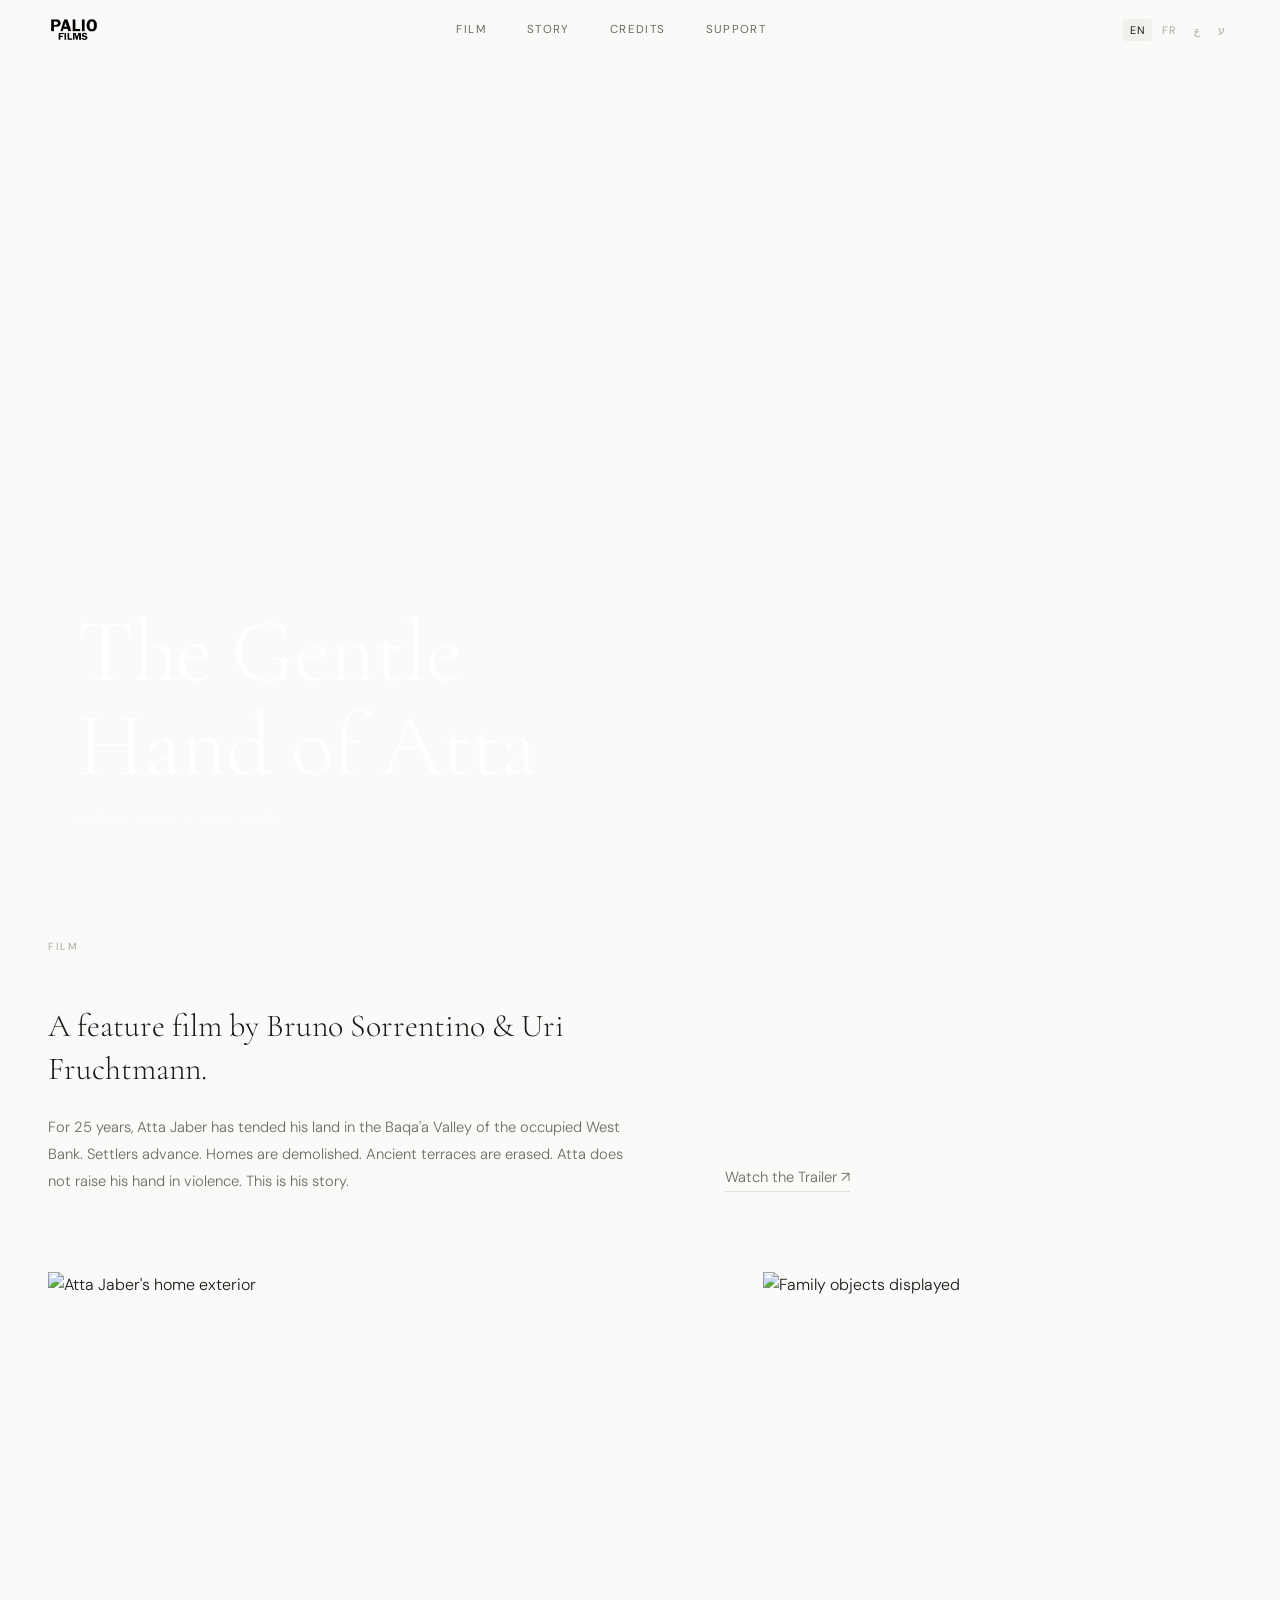
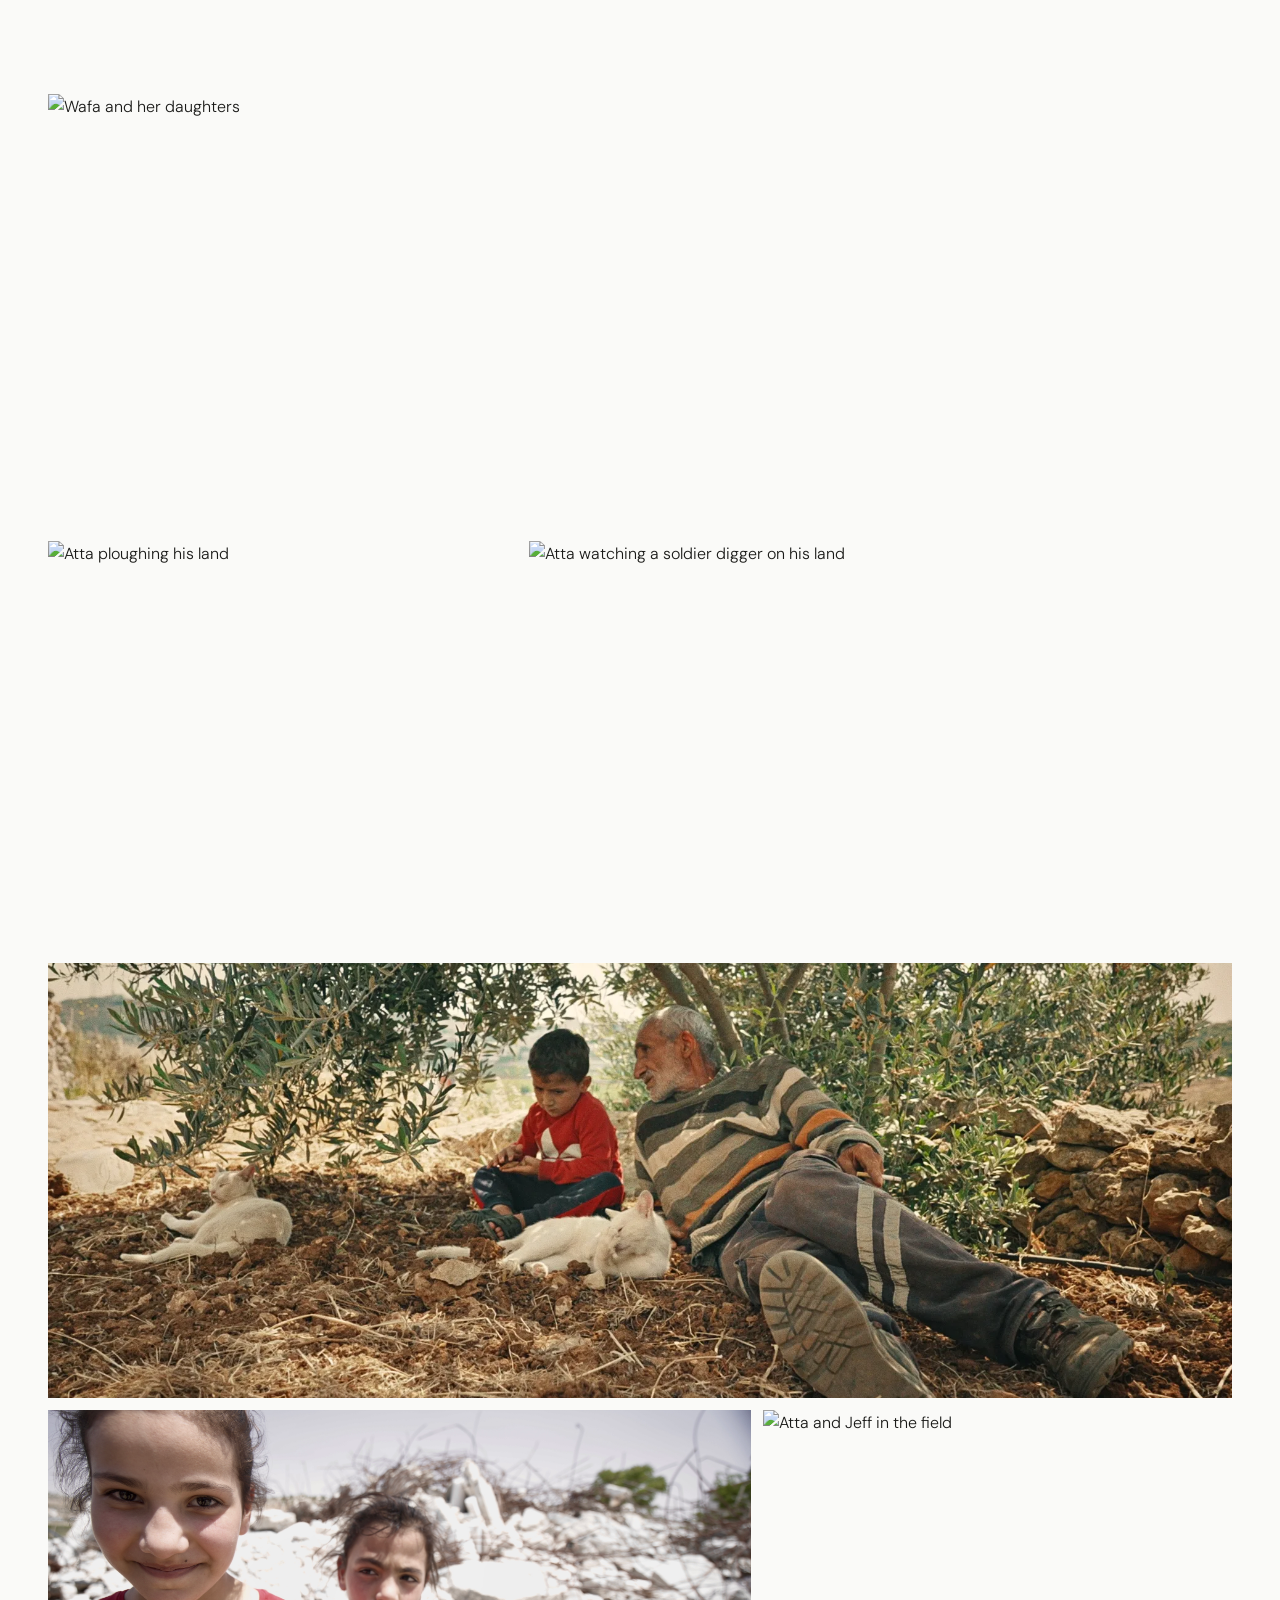
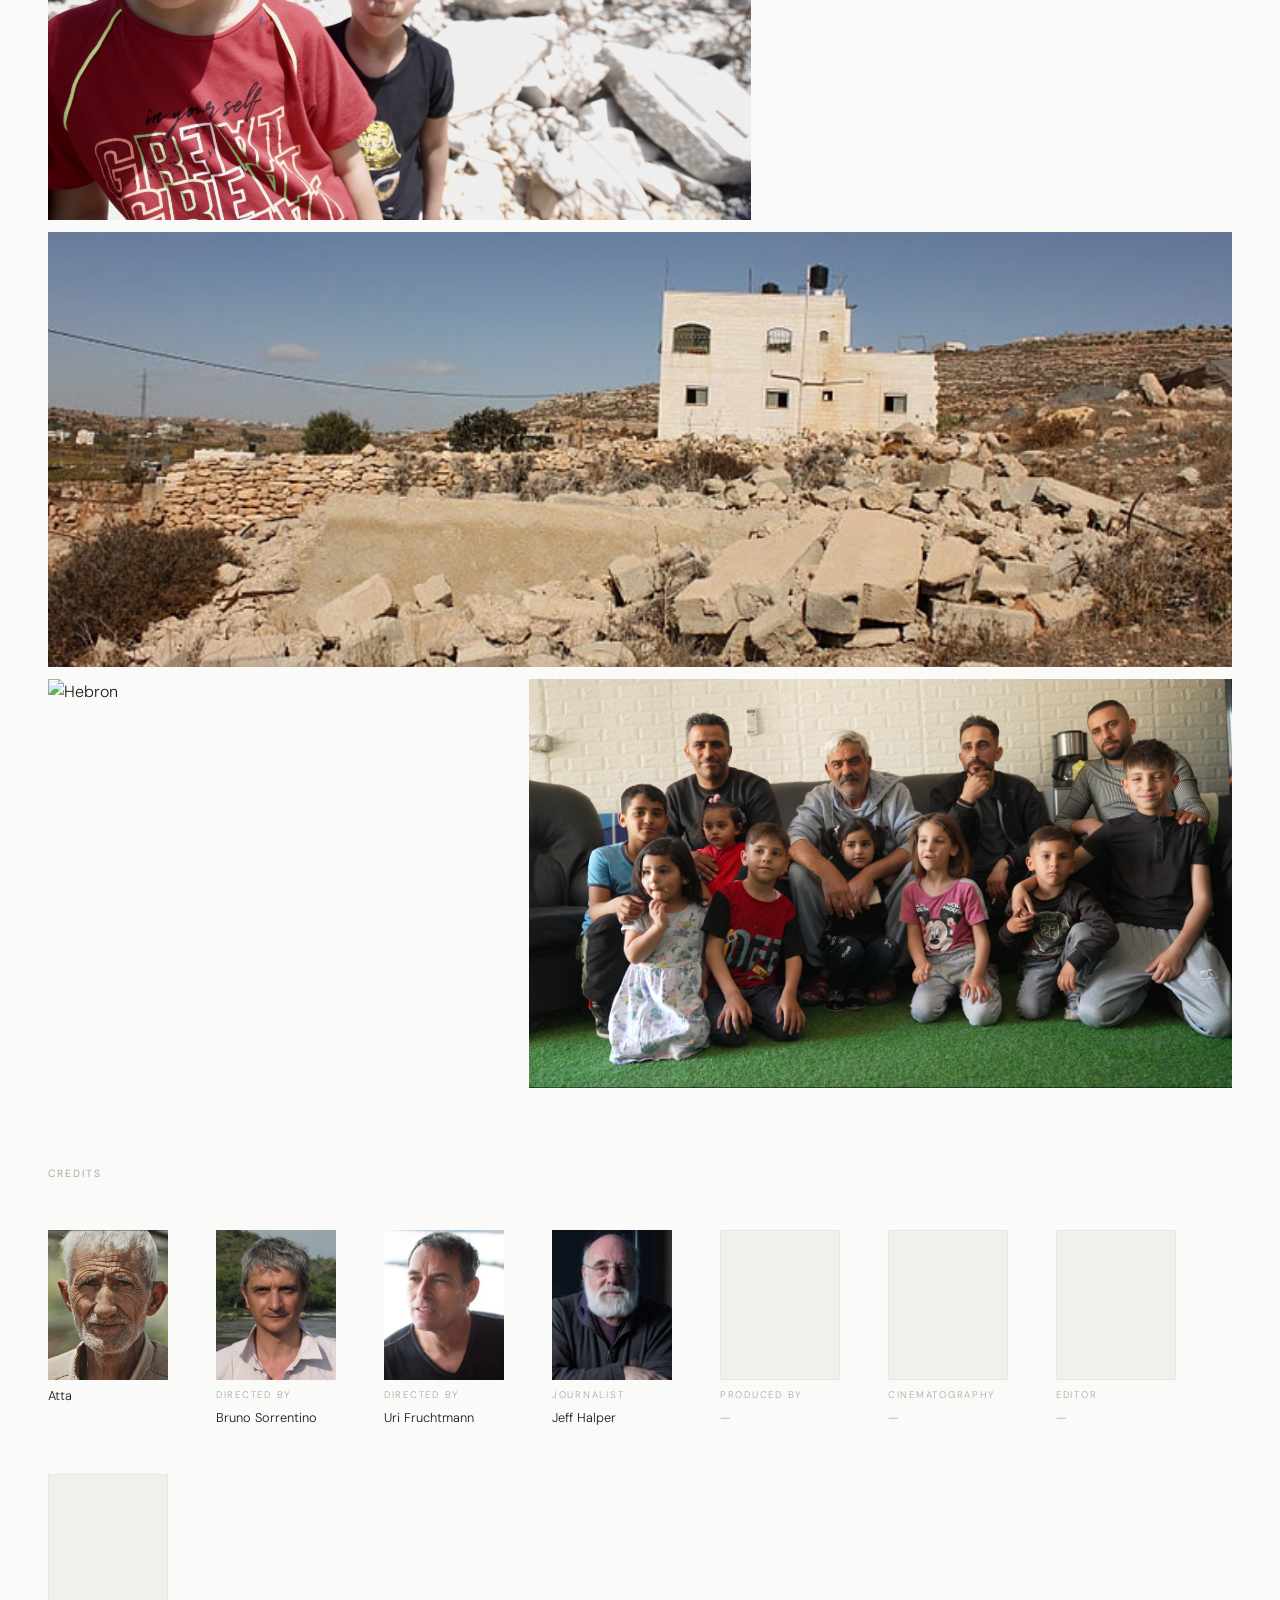
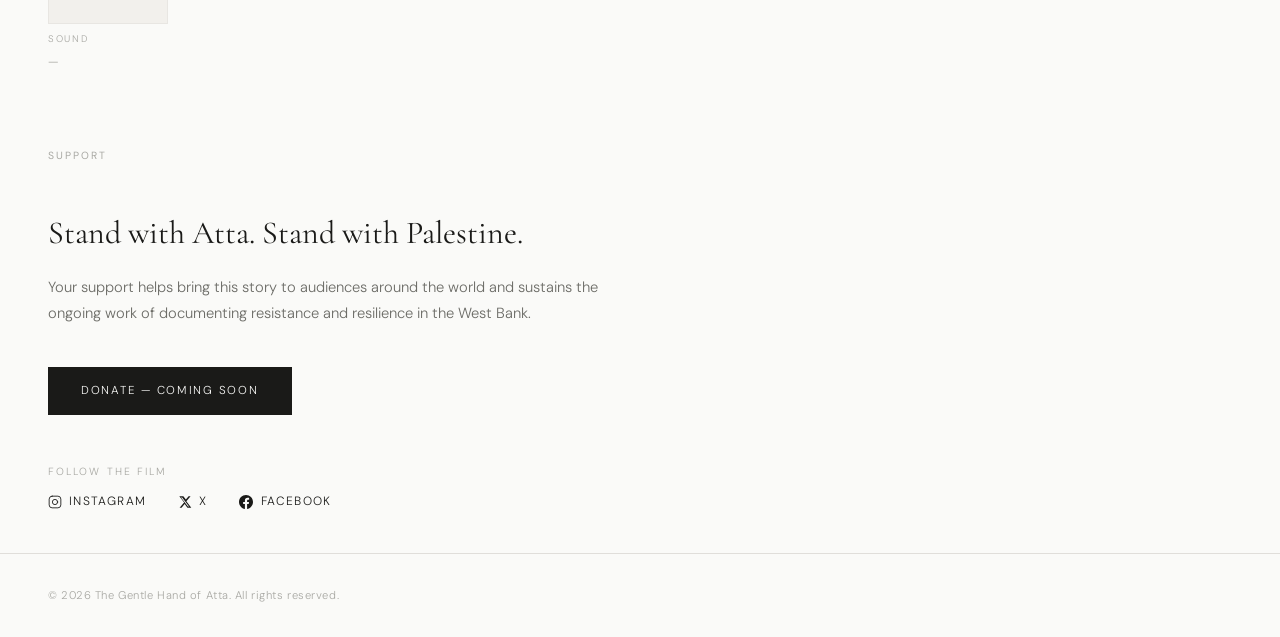
==== index.html @ 1ca8b542 "Increase row-b height and brighten hebron image slightly" ====
<!DOCTYPE html>
<html lang="en" dir="ltr">
<head>
  <meta charset="UTF-8" />
  <meta name="viewport" content="width=device-width, initial-scale=1.0" />
  <title>The Gentle Hand of Atta</title>
  <meta name="description" content="A feature film by Bruno Sorrentino & Uri Fruchtmann. The story of Atta Jaber — Palestinian farmer, Baqa'a Valley, West Bank." />
  <meta property="og:title" content="The Gentle Hand of Atta" />
  <meta property="og:description" content="A feature film about 25 years of nonviolent resistance in the West Bank." />
  <meta property="og:image" content="assets/atta-son-olive-tree.jpg" />
  <link rel="stylesheet" href="style.css" />
  <link rel="preconnect" href="https://fonts.googleapis.com" />
  <link rel="preconnect" href="https://fonts.gstatic.com" crossorigin />
  <link href="https://fonts.googleapis.com/css2?family=Cormorant+Garamond:ital,wght@0,300;0,400;0,500;1,300;1,400&family=DM+Sans:wght@300;400&display=swap" rel="stylesheet" />
</head>
<body>

  <!-- NAV -->
  <nav id="nav" dir="ltr">
    <div class="nav-inner">
      <a href="#hero" class="nav-logo" aria-label="Palio Films — The Gentle Hand of Atta">
        <img src="assets/palio-films-logo-transparent.png" alt="Palio Films" class="palio-logo" />
      </a>
      <div class="nav-links">
        <a href="#film" data-i18n="nav_film">Film</a>
        <a href="#story" data-i18n="nav_story">Story</a>
        <a href="#credits" data-i18n="nav_credits">Credits</a>
        <a href="#support" data-i18n="nav_support">Support</a>
      </div>
      <div class="nav-right">
        <div class="lang-switcher">
          <button class="lang-btn active" data-lang="en">EN</button>
          <button class="lang-btn" data-lang="fr">FR</button>
          <button class="lang-btn" data-lang="ar">ع</button>
          <button class="lang-btn" data-lang="he">ע</button>
        </div>
        <button class="nav-toggle" aria-label="Menu" aria-expanded="false">
          <span></span><span></span>
        </button>
      </div>
    </div>
    <div class="nav-mobile">
      <a href="#film" data-i18n="nav_film">Film</a>
      <a href="#story" data-i18n="nav_story">Story</a>
      <a href="#credits" data-i18n="nav_credits">Credits</a>
      <a href="#support" data-i18n="nav_support">Support</a>
      <div class="lang-switcher">
        <button class="lang-btn active" data-lang="en">EN</button>
        <button class="lang-btn" data-lang="fr">FR</button>
        <button class="lang-btn" data-lang="ar">ع</button>
        <button class="lang-btn" data-lang="he">ע</button>
      </div>
    </div>
  </nav>

  <!-- HERO -->
  <section id="hero" class="hero">
    <div class="hero-img-wrap">
      <img src="assets/atta-family-jawdi-anmeh-grandson-poster.jpg" alt="Atta Jaber with family" />
    </div>
    <div class="hero-text">
      <h1 data-i18n="title">The Gentle Hand of Atta</h1>
      <p class="hero-sub" data-i18n="hero_sub">Baqa'a Valley, West Bank</p>
    </div>
  </section>

  <!-- FILM -->
  <section id="film" class="section film-section">
    <div class="section-inner">
      <div class="section-label" data-i18n="nav_film">Film</div>
      <div class="film-body">
        <div class="film-text">
          <p class="lead" data-i18n="film_lead">A feature film by Bruno Sorrentino &amp; Uri Fruchtmann.</p>
          <p data-i18n="film_desc">For 25 years, Atta Jaber has tended his land in the Baqa'a Valley of the occupied West Bank. Settlers advance. Homes are demolished. Ancient terraces are erased. Atta does not raise his hand in violence. This is his story.</p>
        </div>
        <div class="film-trailer">
          <a
            href="https://www.youtube.com/watch?v=Bfwr3JQ3nV8"
            target="_blank"
            rel="noopener"
            class="trailer-link"
            data-i18n="trailer_link"
          >Watch the Trailer ↗</a>
        </div>
      </div>
    </div>
  </section>

  <!-- STORY / GALLERY + TRAILER -->
  <section id="story" class="section story-section">
    <div class="section-inner">
      <!-- Row 1 -->
      <div class="gallery-row row-a">
        <figure class="gimg">
          <img src="assets/atta-jabba-home-exterior.jpg" alt="Atta Jaber's home exterior" />
        </figure>
        <figure class="gimg">
          <img src="assets/atta-family-objects-displayed.jpg" alt="Family objects displayed" />
        </figure>
      </div>

      <!-- Row 2: full width -->
      <div class="gallery-row row-b">
        <figure class="gimg">
          <img src="assets/wafa-daughters.jpg" alt="Wafa and her daughters" style="object-position: top;" />
        </figure>
      </div>

      <!-- Row 3 -->
      <div class="gallery-row row-c">
        <figure class="gimg">
          <img src="assets/atta-ploughing.png" alt="Atta ploughing his land" />
        </figure>
        <figure class="gimg">
          <img src="assets/atta-soldier-digger.png" alt="Atta watching a soldier digger on his land" />
        </figure>
      </div>

      <!-- Row 4: full width -->
      <div class="gallery-row row-b">
        <figure class="gimg">
          <img src="assets/atta-son-olive-tree.jpg" alt="Atta Jaber and his son under an olive tree" />
        </figure>
      </div>

      <!-- Row 5 -->
      <div class="gallery-row row-a">
        <figure class="gimg">
          <img src="assets/najwa-jaber-grandchildren-home-site.jpg" alt="Najwa Jaber with grandchildren at the home site" />
        </figure>
        <figure class="gimg">
          <img src="assets/atta-jeff-field.png" alt="Atta and Jeff in the field" />
        </figure>
      </div>

      <!-- Row 6: full width -->
      <div class="gallery-row row-b">
        <figure class="gimg">
          <img src="assets/demolished-house-baqaa.jpg" alt="A house demolished by the Israeli military in Al-Baqa'a Valley" />
        </figure>
      </div>

      <!-- Row 7 -->
      <div class="gallery-row row-c">
        <figure class="gimg">
          <img src="assets/hebron.png" alt="Hebron" style="filter: brightness(1.06);" />
        </figure>
        <figure class="gimg">
          <img src="assets/kayed-family-2.png" alt="The Kayed family" />
        </figure>
      </div>

    </div>
  </section>

  <!-- CREDITS -->
  <section id="credits" class="section credits-section">
    <div class="section-inner">
      <div class="section-label" data-i18n="nav_credits">Credits</div>
      <div class="credits-grid">
        <!-- Atta -->
        <div class="credit-person">
          <div class="credit-photo">
            <img src="assets/credits/Atta.png" alt="Atta" />
          </div>
          <span class="credit-name">Atta</span>
        </div>
        <!-- Directors have photos -->
        <div class="credit-person">
          <div class="credit-photo">
            <img src="assets/credits/bruno-sorrentino.jpg" alt="Bruno Sorrentino" />
          </div>
          <span class="credit-role" data-i18n="credit_directed">Directed by</span>
          <span class="credit-name">Bruno Sorrentino</span>
        </div>
        <div class="credit-person">
          <div class="credit-photo">
            <img src="assets/credits/uri-fruchtmann.jpg" alt="Uri Fruchtmann" />
          </div>
          <span class="credit-role" data-i18n="credit_directed">Directed by</span>
          <span class="credit-name">Uri Fruchtmann</span>
        </div>
        <div class="credit-person">
          <div class="credit-photo">
            <img src="assets/credits/jeff-halper.jpg" alt="Jeff Halper" />
          </div>
          <span class="credit-role" data-i18n="credit_journalist">Journalist</span>
          <span class="credit-name">Jeff Halper</span>
        </div>
        <!-- Placeholder roles — no photo yet -->
        <div class="credit-person no-photo">
          <div class="credit-photo-placeholder"></div>
          <span class="credit-role" data-i18n="credit_produced">Produced by</span>
          <span class="credit-name">—</span>
        </div>
        <div class="credit-person no-photo">
          <div class="credit-photo-placeholder"></div>
          <span class="credit-role" data-i18n="credit_cinematography">Cinematography</span>
          <span class="credit-name">—</span>
        </div>
        <div class="credit-person no-photo">
          <div class="credit-photo-placeholder"></div>
          <span class="credit-role" data-i18n="credit_editor">Editor</span>
          <span class="credit-name">—</span>
        </div>
        <div class="credit-person no-photo">
          <div class="credit-photo-placeholder"></div>
          <span class="credit-role" data-i18n="credit_sound">Sound</span>
          <span class="credit-name">—</span>
        </div>
      </div>
    </div>
  </section>

  <!-- SUPPORT / DONATE -->
  <section id="support" class="section support-section">
    <div class="section-inner">
      <div class="section-label" data-i18n="nav_support">Support</div>
      <div class="support-body">
        <p class="lead" data-i18n="support_lead">Stand with Atta. Stand with Palestine.</p>
        <p data-i18n="support_desc">Your support helps bring this story to audiences around the world and sustains the ongoing work of documenting resistance and resilience in the West Bank.</p>
        <a href="#" class="btn-donate" data-i18n="support_btn">Donate — Coming Soon</a>
        <div class="social-links">
          <p class="social-label" data-i18n="social_follow">Follow the film</p>
          <div class="social-icons">
            <a href="#" aria-label="Instagram" class="social-link">
              <svg class="social-icon" viewBox="0 0 24 24" fill="none" stroke="currentColor" stroke-width="1.5" stroke-linecap="round" stroke-linejoin="round" aria-hidden="true"><rect x="2" y="2" width="20" height="20" rx="5"/><circle cx="12" cy="12" r="4.5"/><circle cx="17.5" cy="6.5" r="0.5" fill="currentColor" stroke="none"/></svg>
              Instagram
            </a>
            <a href="#" aria-label="X / Twitter" class="social-link">
              <svg class="social-icon" viewBox="0 0 24 24" fill="currentColor" aria-hidden="true"><path d="M18.244 2.25h3.308l-7.227 8.26 8.502 11.24H16.17l-4.714-6.231-5.401 6.231H2.747l7.73-8.835L2.25 2.25h6.953l4.265 5.641zm-1.161 17.52h1.833L7.084 4.126H5.117z"/></svg>
              X
            </a>
            <a href="#" aria-label="Facebook" class="social-link">
              <svg class="social-icon" viewBox="0 0 24 24" fill="currentColor" aria-hidden="true"><path d="M24 12.073C24 5.446 18.627 0 12 0S0 5.446 0 12.073C0 18.1 4.388 23.094 10.125 24v-8.437H7.078v-3.49h3.047V9.413c0-3.007 1.792-4.668 4.533-4.668 1.312 0 2.686.235 2.686.235v2.953h-1.514c-1.491 0-1.956.927-1.956 1.877v2.253h3.328l-.532 3.49h-2.796V24C19.612 23.094 24 18.1 24 12.073z"/></svg>
              Facebook
            </a>
          </div>
        </div>
      </div>
    </div>
  </section>

  <!-- FOOTER -->
  <footer class="footer">
    <p data-i18n="footer">&copy; 2026 The Gentle Hand of Atta. All rights reserved.</p>
  </footer>

  <script src="main.js"></script>
</body>
</html>
---- style.css ----
/* ─── Reset & Base ─────────────────────────────────────────────────────────── */
*, *::before, *::after { box-sizing: border-box; margin: 0; padding: 0; }

:root {
  --white: #fafaf8;
  --off-white: #f2f0ec;
  --ink: #1a1a18;
  --ink-light: #6b6b66;
  --ink-muted: #a8a8a3;
  --accent: #1a1a18;
  --gap: clamp(1rem, 3vw, 2.5rem);
  --nav-h: 60px;
  --font-serif: 'Cormorant Garamond', Georgia, serif;
  --font-sans: 'DM Sans', system-ui, sans-serif;
  --ease: cubic-bezier(0.4, 0, 0.2, 1);
}

html {
  scroll-behavior: smooth;
  font-size: 16px;
  background: var(--white);
  color: var(--ink);
}

body {
  font-family: var(--font-sans);
  font-weight: 300;
  line-height: 1.65;
  overflow-x: hidden;
}

img {
  display: block;
  width: 100%;
  height: 100%;
  object-fit: cover;
}

a { color: inherit; text-decoration: none; }

/* ─── Nav ───────────────────────────────────────────────────────────────────── */
#nav {
  position: fixed;
  top: 0;
  left: 0;
  right: 0;
  z-index: 100;
  height: var(--nav-h);
  background: var(--white);
  border-bottom: 1px solid transparent;
  transition: border-color 0.3s var(--ease), background 0.3s var(--ease), transform 0.35s var(--ease);
}

#nav.nav-hidden {
  transform: translateY(-100%);
}

#nav.scrolled {
  border-bottom-color: #e0deda;
  background: rgba(250, 250, 248, 0.96);
  backdrop-filter: blur(8px);
}

.nav-inner {
  display: flex;
  align-items: center;
  justify-content: space-between;
  height: 100%;
  padding: 0 clamp(1.25rem, 4vw, 3rem);
  max-width: 1400px;
  margin: 0 auto;
}

.nav-logo {
  display: flex;
  align-items: center;
  flex-shrink: 0;
}

.palio-logo {
  height: 28px;
  width: auto;
  object-fit: contain;
  display: block;
}

.nav-links {
  display: flex;
  gap: 2.5rem;
}

.nav-links a {
  font-size: 0.72rem;
  font-weight: 400;
  letter-spacing: 0.12em;
  text-transform: uppercase;
  color: var(--ink-light);
  transition: color 0.2s;
}

.nav-links a:hover { color: var(--ink); }

.nav-right {
  display: flex;
  align-items: center;
  gap: 1.5rem;
}

/* Lang switcher */
.lang-switcher {
  display: flex;
  gap: 0.25rem;
}

.lang-btn {
  background: none;
  border: none;
  font-family: var(--font-sans);
  font-size: 0.68rem;
  font-weight: 400;
  letter-spacing: 0.08em;
  color: var(--ink-muted);
  cursor: pointer;
  padding: 0.25rem 0.4rem;
  border-radius: 2px;
  transition: color 0.2s, background 0.2s;
}

.lang-btn:hover { color: var(--ink); }
.lang-btn.active { color: var(--ink); font-weight: 400; background: var(--off-white); }

/* Mobile toggle */
.nav-toggle {
  display: none;
  flex-direction: column;
  gap: 5px;
  background: none;
  border: none;
  cursor: pointer;
  padding: 4px;
}

.nav-toggle span {
  display: block;
  width: 22px;
  height: 1px;
  background: var(--ink);
  transition: transform 0.3s var(--ease), opacity 0.3s;
}

.nav-toggle[aria-expanded="true"] span:first-child { transform: translateY(6px) rotate(45deg); }
.nav-toggle[aria-expanded="true"] span:last-child  { transform: translateY(-6px) rotate(-45deg); }

/* Mobile nav */
.nav-mobile {
  display: none;
  flex-direction: column;
  gap: 1.5rem;
  padding: 2rem clamp(1.25rem, 4vw, 3rem);
  background: var(--white);
  border-top: 1px solid #e0deda;
}

.nav-mobile.open { display: flex; }

.nav-mobile a {
  font-size: 0.8rem;
  letter-spacing: 0.1em;
  text-transform: uppercase;
  color: var(--ink-light);
}

/* ─── Hero ──────────────────────────────────────────────────────────────────── */
.hero {
  position: relative;
  height: 100svh;
  min-height: 560px;
  display: grid;
  grid-template-rows: 1fr;
  overflow: hidden;
}

.hero-img-wrap {
  position: absolute;
  inset: 0;
}

.hero-img-wrap img {
  object-position: center 30%;
  filter: brightness(0.88);
}

.hero-text {
  position: relative;
  z-index: 2;
  align-self: flex-end;
  padding: 0 clamp(1.25rem, 6vw, 5rem) clamp(3rem, 8vh, 6rem);
  max-width: 680px;
}

.hero-text h1 {
  font-family: 'Cormorant Garamond', Georgia, serif;
  font-size: clamp(2.8rem, 7vw, 6rem);
  font-weight: 300;
  line-height: 1.05;
  color: #fff;
  letter-spacing: -0.01em;
}

.hero-sub {
  margin-top: 1rem;
  font-family: 'DM Sans', system-ui, sans-serif;
  font-size: 0.72rem;
  letter-spacing: 0.2em;
  text-transform: uppercase;
  color: rgba(255,255,255,0.55);
  font-weight: 300;
}

/* ─── Section Base ──────────────────────────────────────────────────────────── */
.section {
  padding: var(--gap) 0;
}

.section-inner {
  max-width: 1400px;
  margin: 0 auto;
  padding: 0 clamp(1.25rem, 4vw, 3rem);
}

.asymmetric-left .section-label,
.asymmetric-left > *:not(.section-label) {
  margin-left: clamp(0rem, 6vw, 8rem);
}

.asymmetric-right .section-label,
.asymmetric-right > *:not(.section-label) {
  margin-left: auto;
  margin-right: clamp(0rem, 6vw, 8rem);
  max-width: 720px;
}

.section-label {
  font-size: 0.65rem;
  letter-spacing: 0.2em;
  text-transform: uppercase;
  color: var(--ink-muted);
  margin-bottom: 3rem;
  font-weight: 400;
}

/* ─── Film Section ──────────────────────────────────────────────────────────── */
.film-body {
  display: flex;
  align-items: flex-end;
  gap: clamp(2rem, 6vw, 5rem);
}

.film-text {
  flex: 1;
  max-width: 600px;
}

.film-trailer {
  flex-shrink: 0;
  padding-bottom: 0.2em;
}

.film-text .lead {
  font-family: var(--font-serif);
  font-size: clamp(1.4rem, 2.8vw, 2rem);
  line-height: 1.35;
  margin-bottom: 1.5rem;
  font-weight: 300;
}

.film-text p:not(.lead) {
  font-family: var(--font-sans);
  font-size: 0.92rem;
  color: var(--ink-light);
  line-height: 1.85;
}

/* ─── Trailer ───────────────────────────────────────────────────────────────── */

.trailer-link {
  font-family: var(--font-sans);
  font-size: 0.92rem;
  font-weight: 300;
  color: var(--ink-light);
  border-bottom: 1px solid #e0deda;
  padding-bottom: 2px;
  transition: border-color 0.25s, color 0.25s;
  display: inline-block;
  white-space: nowrap;
}

.trailer-link:hover {
  color: var(--ink);
  border-bottom-color: var(--ink);
}

/* ─── Story / Gallery ───────────────────────────────────────────────────────── */
.story-section { background: var(--white); }

.story-intro {
  max-width: 560px;
  margin-bottom: clamp(2.5rem, 6vw, 4.5rem);
}

.story-intro p {
  font-family: var(--font-serif);
  font-size: clamp(1.1rem, 2vw, 1.4rem);
  font-style: italic;
  color: var(--ink-light);
  line-height: 1.6;
}

/* Gallery grid — tight, full-bleed rows */
.gallery-grid {
  display: grid;
  gap: clamp(0.4rem, 1vw, 0.75rem);
}

.gimg {
  margin: 0;
  overflow: hidden;
}

.gimg img {
  display: block;
  width: 100%;
  height: 100%;
  object-fit: cover;
  transition: opacity 0.4s var(--ease);
}

.gimg:hover img { opacity: 0.9; }

/* Row A: two landscape images side by side */
.gallery-row {
  display: flex;
  gap: clamp(0.4rem, 1vw, 0.75rem);
  align-items: stretch;
}

.gallery-row:not(:last-child) { margin-bottom: clamp(0.4rem, 1vw, 0.75rem); }

/* Row A: 60/40 split */
.row-a .gimg:first-child { width: 60%; height: clamp(220px, 32vw, 480px); }
.row-a .gimg:last-child  { width: 40%; height: clamp(220px, 32vw, 480px); }

/* Row B: soldier image — narrower, flanked by row-c images */
.row-b .gimg { width: 100%; height: clamp(240px, 34vw, 520px); }

/* Row C: 40/60 split */
.row-c .gimg:first-child { width: 40%; height: clamp(220px, 32vw, 480px); }
.row-c .gimg:last-child  { width: 60%; height: clamp(220px, 32vw, 480px); }


/* ─── Support / Donate ──────────────────────────────────────────────────────── */
.support-section {
  background: var(--white);
  padding-top: clamp(1rem, 3vw, 2.5rem);
}

.support-body {
  max-width: 600px;
}

.support-body .lead {
  font-family: var(--font-serif);
  font-size: clamp(1.4rem, 3vw, 2rem);
  font-weight: 400;
  margin-bottom: 1.25rem;
  line-height: 1.3;
}

.support-body p:not(.lead):not(.social-label) {
  font-size: 0.92rem;
  color: var(--ink-light);
  line-height: 1.8;
  margin-bottom: 2.5rem;
}

.btn-donate {
  display: inline-block;
  font-size: 0.72rem;
  letter-spacing: 0.15em;
  text-transform: uppercase;
  color: var(--white);
  background: var(--ink);
  padding: 0.85rem 2rem;
  border: 1px solid var(--ink);
  transition: background 0.25s, color 0.25s;
  margin-bottom: 3rem;
}

.btn-donate:hover {
  background: transparent;
  color: var(--ink);
}

.social-label {
  font-size: 0.65rem;
  letter-spacing: 0.2em;
  text-transform: uppercase;
  color: var(--ink-muted);
  margin-bottom: 0.75rem;
}

.social-icons {
  display: flex;
  gap: 2rem;
}

.social-link {
  display: inline-flex;
  align-items: center;
  gap: 0.45rem;
  font-size: 0.75rem;
  letter-spacing: 0.1em;
  text-transform: uppercase;
  color: var(--ink);
  border-bottom: 1px solid transparent;
  padding-bottom: 2px;
  transition: color 0.2s, border-color 0.2s;
}

.social-icon {
  width: 14px;
  height: 14px;
  flex-shrink: 0;
}

.social-link:hover {
  color: var(--ink);
  border-bottom-color: var(--ink);
  opacity: 0.7;
}

/* ─── Credits ───────────────────────────────────────────────────────────────── */
.credits-section {
  background: var(--white);
  padding-bottom: clamp(1rem, 3vw, 2.5rem);
}

/* One horizontal row of equal-height cards, no hierarchy */
.credits-grid {
  display: flex;
  flex-wrap: wrap;
  gap: clamp(1.5rem, 4vw, 3rem);
  align-items: flex-start;
  margin-bottom: 0;
}

.credit-person {
  display: flex;
  flex-direction: column;
  gap: 0.5rem;
  width: 120px;
  flex-shrink: 0;
}

.credit-photo {
  width: 120px;
  height: 150px;
  overflow: hidden;
  background: var(--off-white);
}

.credit-photo img {
  width: 100%;
  height: 100%;
  object-fit: cover;
  object-position: center top;
  filter: grayscale(15%);
  transition: filter 0.4s;
}

.credit-person:hover .credit-photo img { filter: grayscale(0%); }

/* Placeholder photo box for roles without a portrait */
.no-photo .credit-photo-placeholder {
  width: 120px;
  height: 150px;
  background: var(--off-white);
  border: 1px solid #e8e6e2;
}

.credit-role {
  font-family: var(--font-sans);
  font-size: 0.6rem;
  letter-spacing: 0.18em;
  text-transform: uppercase;
  color: var(--ink-muted);
  line-height: 1.4;
}

.credit-name {
  font-family: var(--font-sans);
  font-size: 0.8rem;
  font-weight: 300;
  color: var(--ink);
  line-height: 1.3;
}

.no-photo .credit-name { color: var(--ink-muted); }

.credit-producer {
  padding-top: 2rem;
  border-top: 1px solid #e0deda;
}

.producer-link {
  font-family: var(--font-sans);
  font-size: 0.72rem;
  letter-spacing: 0.1em;
  color: var(--ink-muted);
  border-bottom: 1px solid #e0deda;
  padding-bottom: 2px;
  transition: color 0.2s, border-color 0.2s;
}

.producer-link:hover {
  color: var(--ink);
  border-bottom-color: var(--ink);
}

/* ─── Footer ────────────────────────────────────────────────────────────────── */
.footer {
  padding: 2rem clamp(1.25rem, 4vw, 3rem);
  border-top: 1px solid #e0deda;
  font-size: 0.7rem;
  color: var(--ink-muted);
  letter-spacing: 0.05em;
}

/* ─── Fade-in animations ────────────────────────────────────────────────────── */
.fade-in {
  opacity: 0;
  transform: translateY(18px);
  transition: opacity 0.7s var(--ease), transform 0.7s var(--ease);
}

.fade-in.visible {
  opacity: 1;
  transform: none;
}

.gallery-item.fade-in { transition-delay: calc(var(--i, 0) * 80ms); }

/* ─── RTL ───────────────────────────────────────────────────────────────────── */
/* Nav stays structurally LTR (logo left, links center, lang right) in all languages.
   Only content sections flip text direction. */
[dir="rtl"] .hero-text {
  padding-right: clamp(1.25rem, 6vw, 5rem);
  padding-left: 0;
  text-align: right;
}
[dir="rtl"] .asymmetric-left .section-label,
[dir="rtl"] .asymmetric-left > *:not(.section-label) {
  margin-left: 0;
  margin-right: clamp(0rem, 6vw, 8rem);
}
[dir="rtl"] .asymmetric-right .section-label,
[dir="rtl"] .asymmetric-right > *:not(.section-label) {
  margin-left: clamp(0rem, 6vw, 8rem);
  margin-right: auto;
}
[dir="rtl"] .film-text { text-align: right; }
[dir="rtl"] .support-body { text-align: right; }
[dir="rtl"] .story-intro { text-align: right; }

/* ─── Responsive ────────────────────────────────────────────────────────────── */
@media (max-width: 900px) {
  .nav-links { display: none; }
  .nav-toggle { display: flex; }
}

@media (max-width: 600px) {
  .credits-grid {
    display: grid;
    grid-template-columns: repeat(3, 1fr);
    justify-items: center;
    gap: 1.5rem 1rem;
  }

  .credit-person {
    width: 100%;
    align-items: center;
    text-align: center;
  }

  .credit-photo,
  .no-photo .credit-photo-placeholder {
    width: 100%;
    max-width: 90px;
    height: clamp(90px, 22vw, 120px);
  }

  .film-body {
    flex-direction: column;
    align-items: flex-start;
    gap: 1.5rem;
  }

  /* Stack gallery rows on mobile — uniform gap via parent */
  .story-section .section-inner {
    display: flex;
    flex-direction: column;
    gap: clamp(0.4rem, 1vw, 0.75rem);
  }

  .gallery-row {
    flex-direction: column;
    gap: clamp(0.4rem, 1vw, 0.75rem);
    margin-bottom: 0 !important;
  }

  .row-a .gimg:first-child,
  .row-a .gimg:last-child,
  .row-b .gimg,
  .row-c .gimg:first-child,
  .row-c .gimg:last-child {
    width: 100%;
    height: clamp(180px, 55vw, 320px);
    align-self: auto;
  }

  .asymmetric-left .section-label,
  .asymmetric-left > *:not(.section-label),
  .asymmetric-right .section-label,
  .asymmetric-right > *:not(.section-label) {
    margin-left: 0;
    margin-right: 0;
    max-width: 100%;
  }

  [dir="rtl"] .asymmetric-left .section-label,
  [dir="rtl"] .asymmetric-left > *:not(.section-label),
  [dir="rtl"] .asymmetric-right .section-label,
  [dir="rtl"] .asymmetric-right > *:not(.section-label) {
    margin-left: 0;
    margin-right: 0;
  }
}
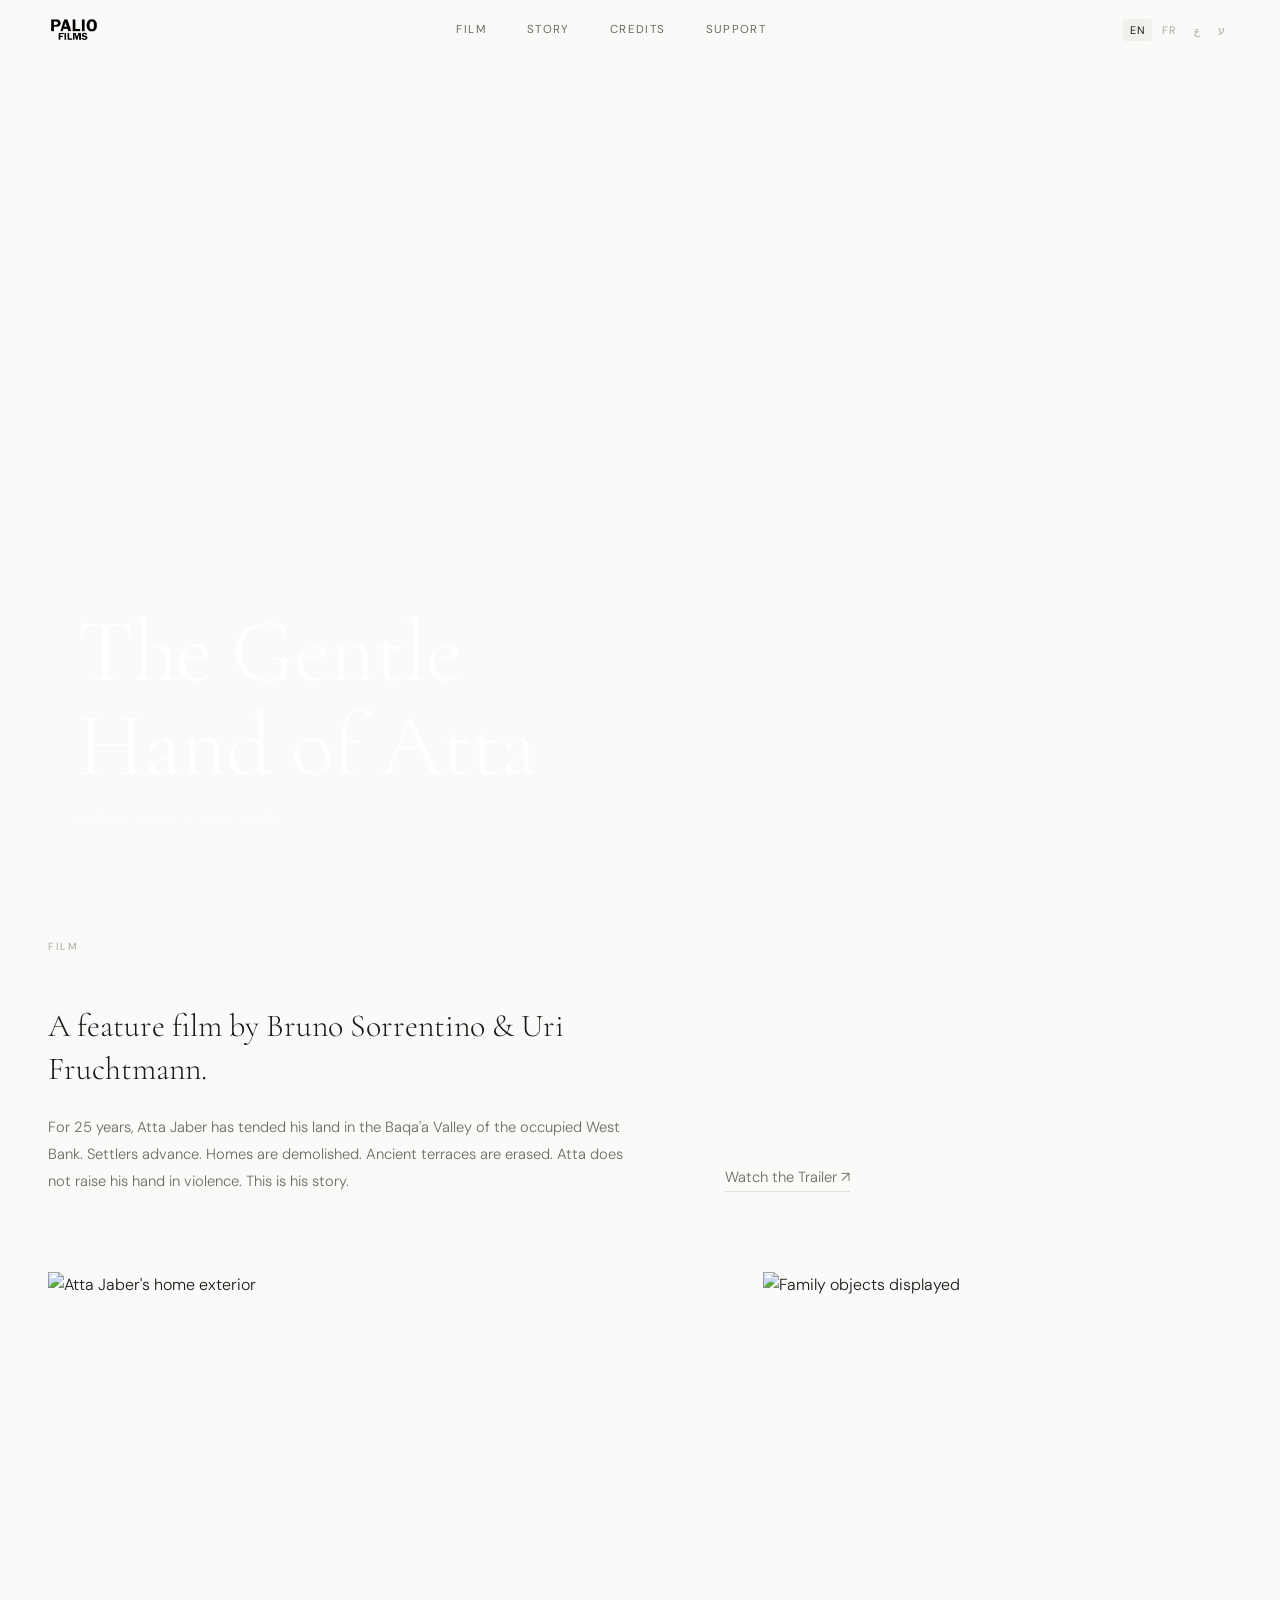
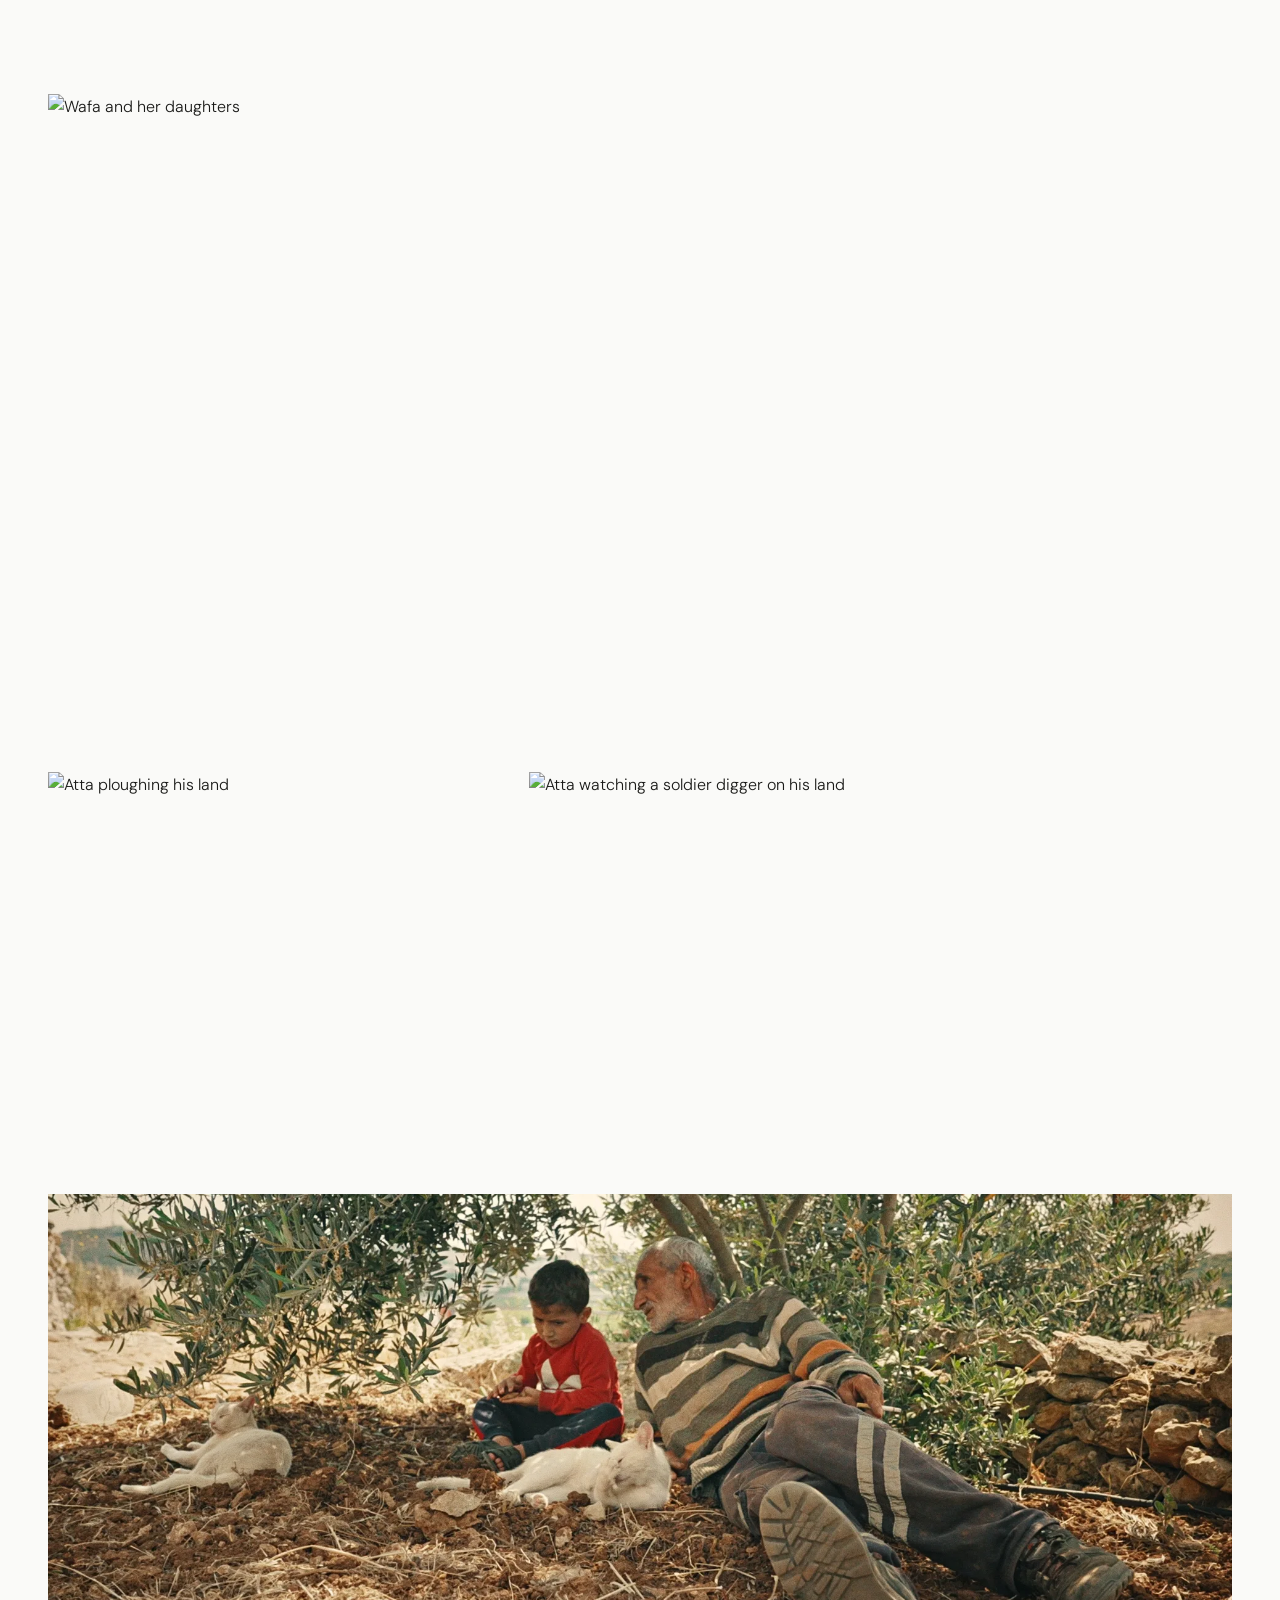
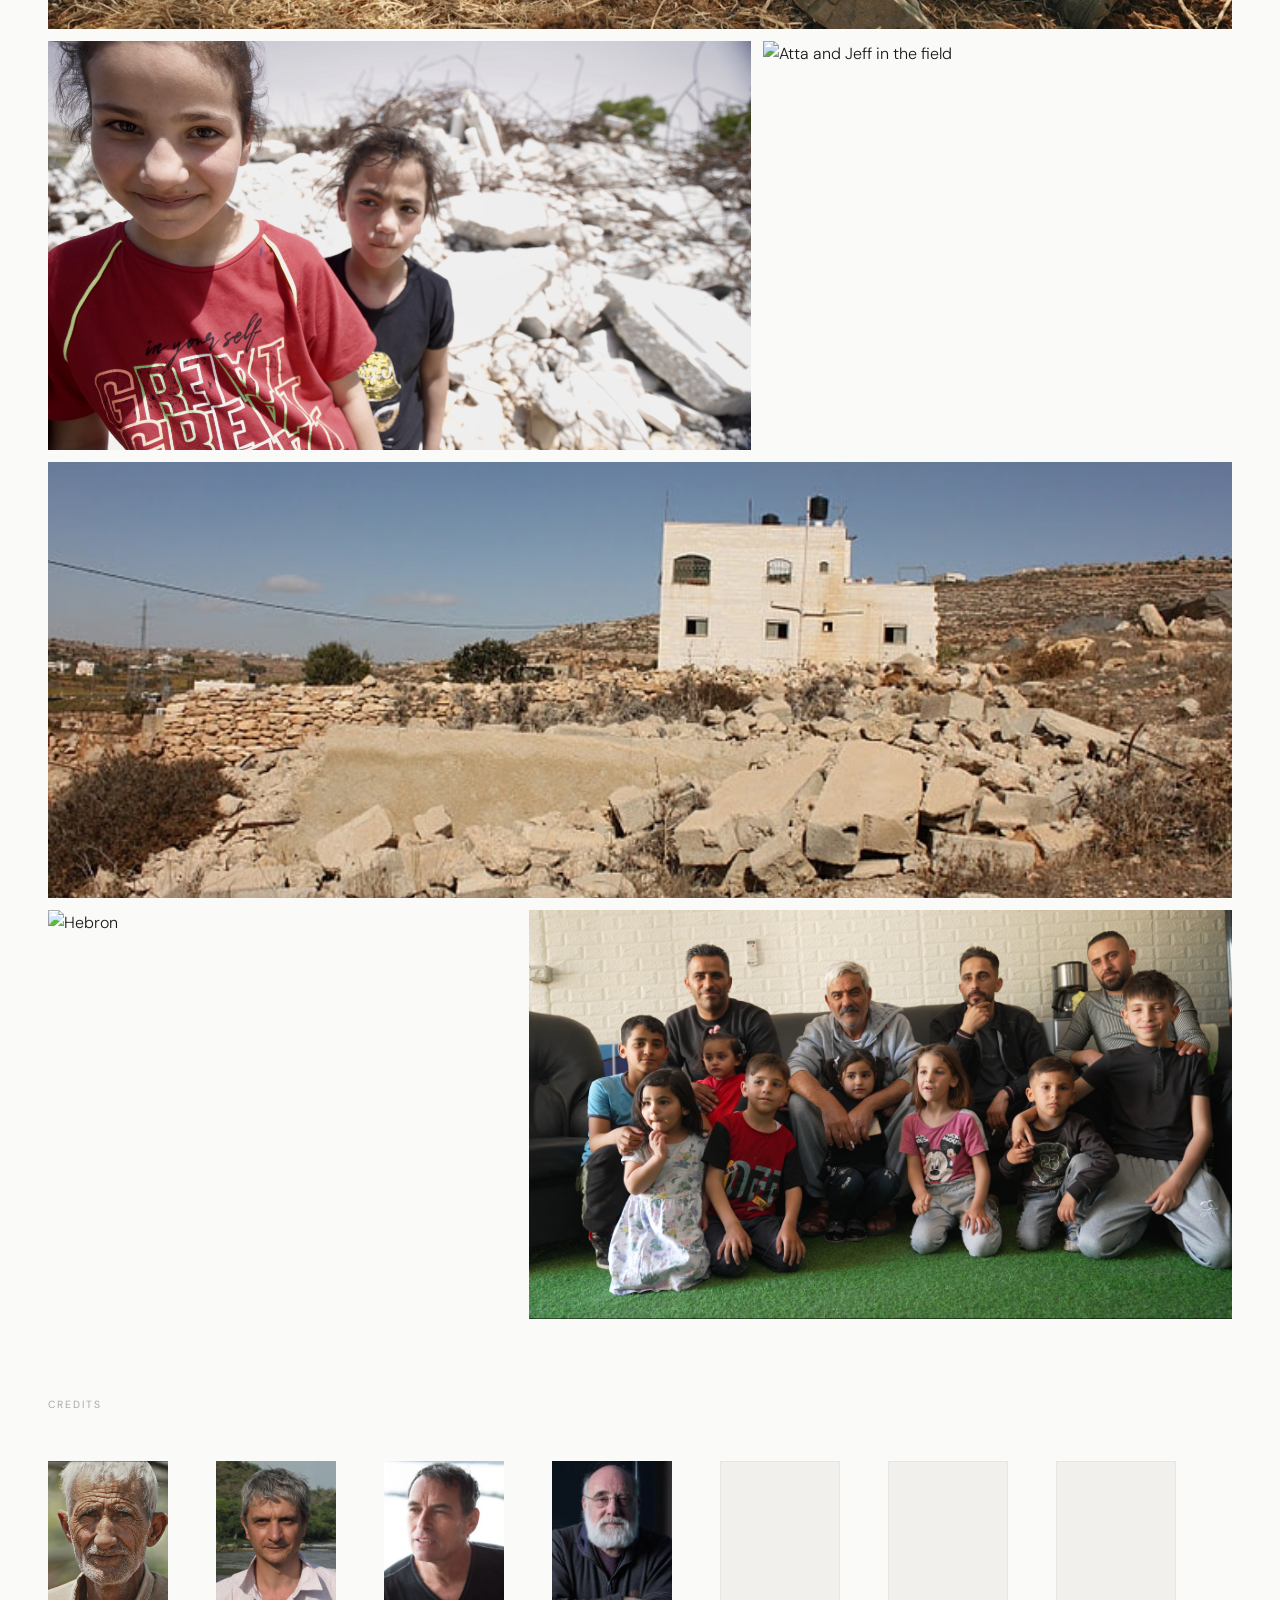
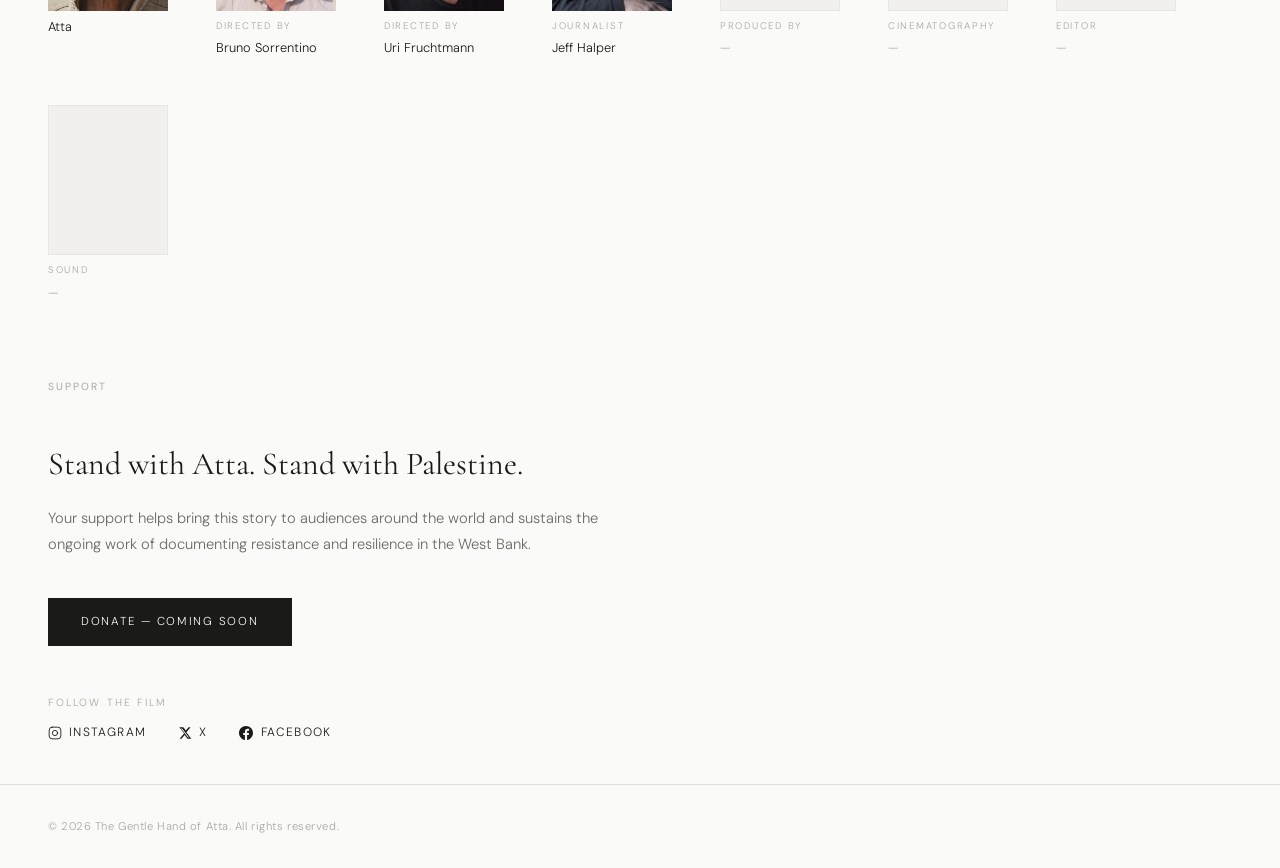
==== commit d14715df: "Let wafa-daughters figure use natural 16:9 aspect ratio" ====
--- a/index.html
+++ b/index.html
@@ -101,7 +101,7 @@
 
       <!-- Row 2: full width -->
       <div class="gallery-row row-b">
-        <figure class="gimg">
+        <figure class="gimg" style="height: auto; aspect-ratio: 16/9;">
           <img src="assets/wafa-daughters.jpg" alt="Wafa and her daughters" style="object-position: top;" />
         </figure>
       </div>
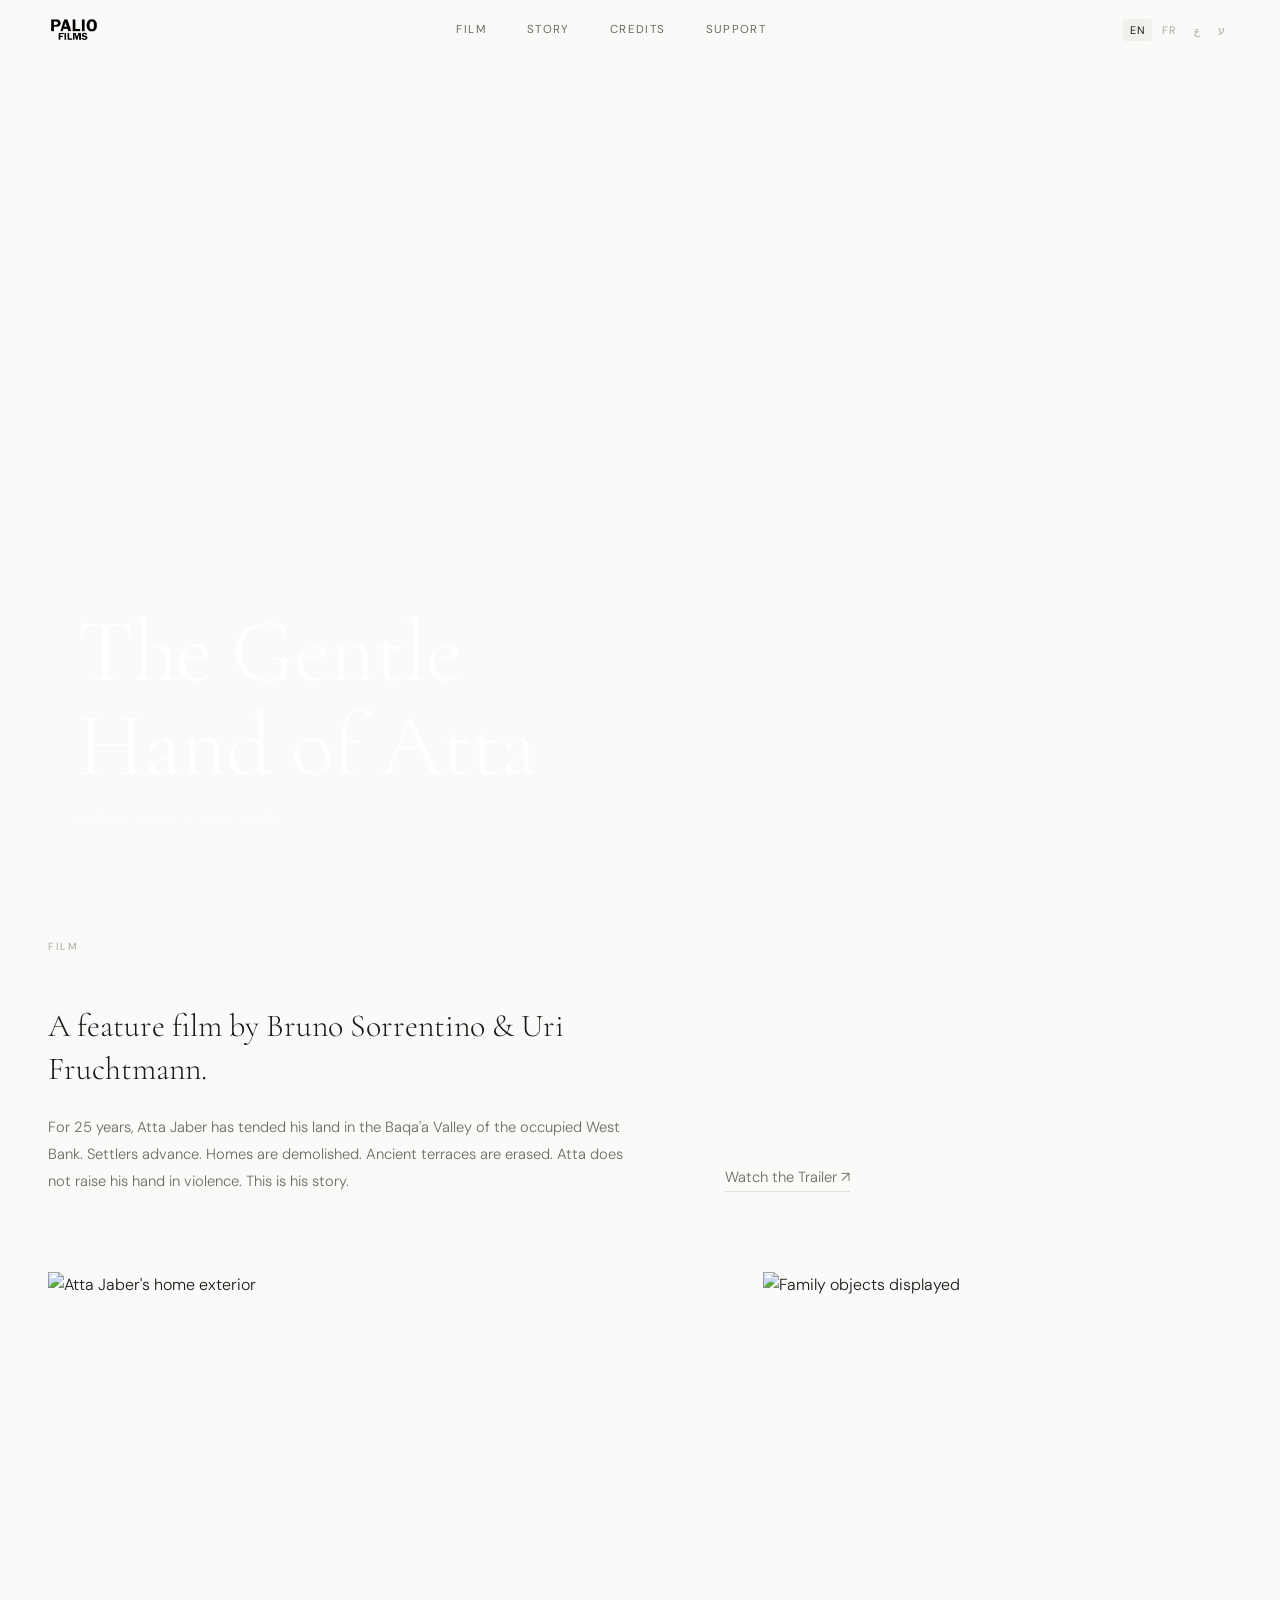
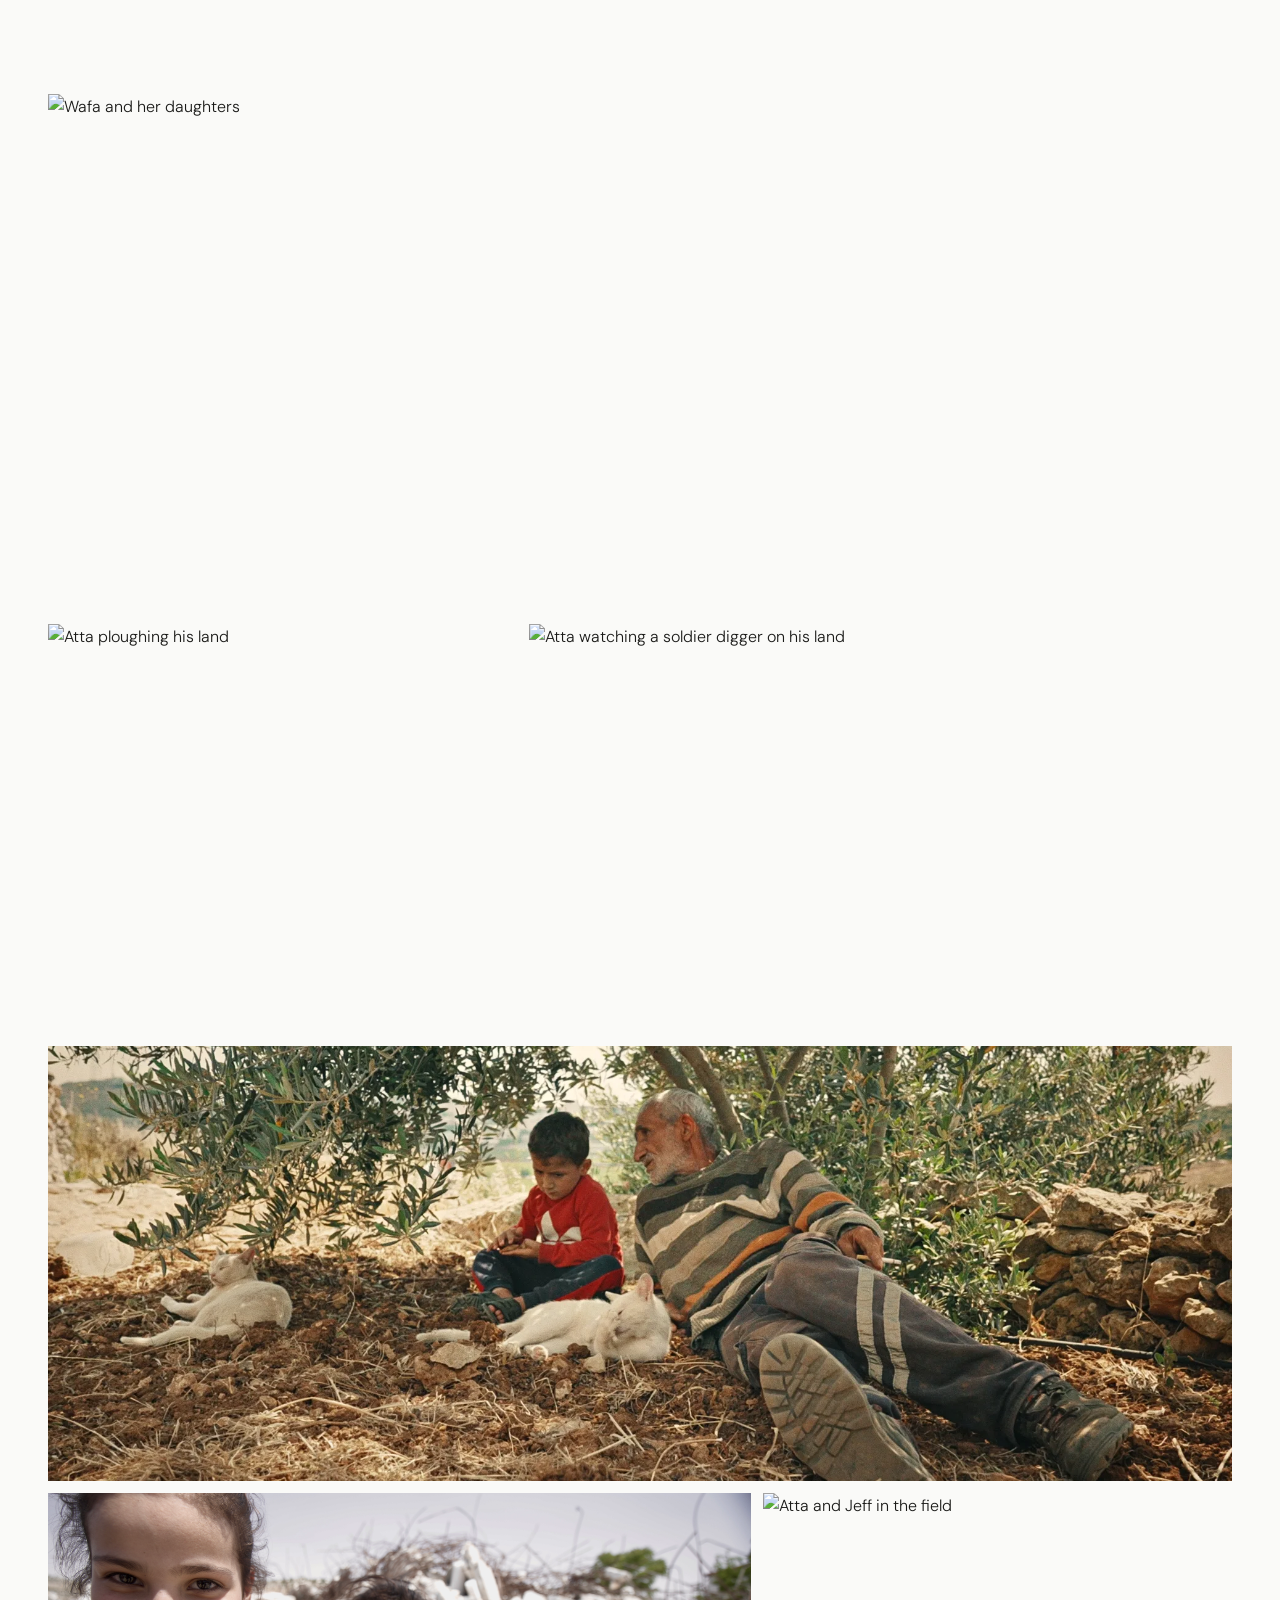
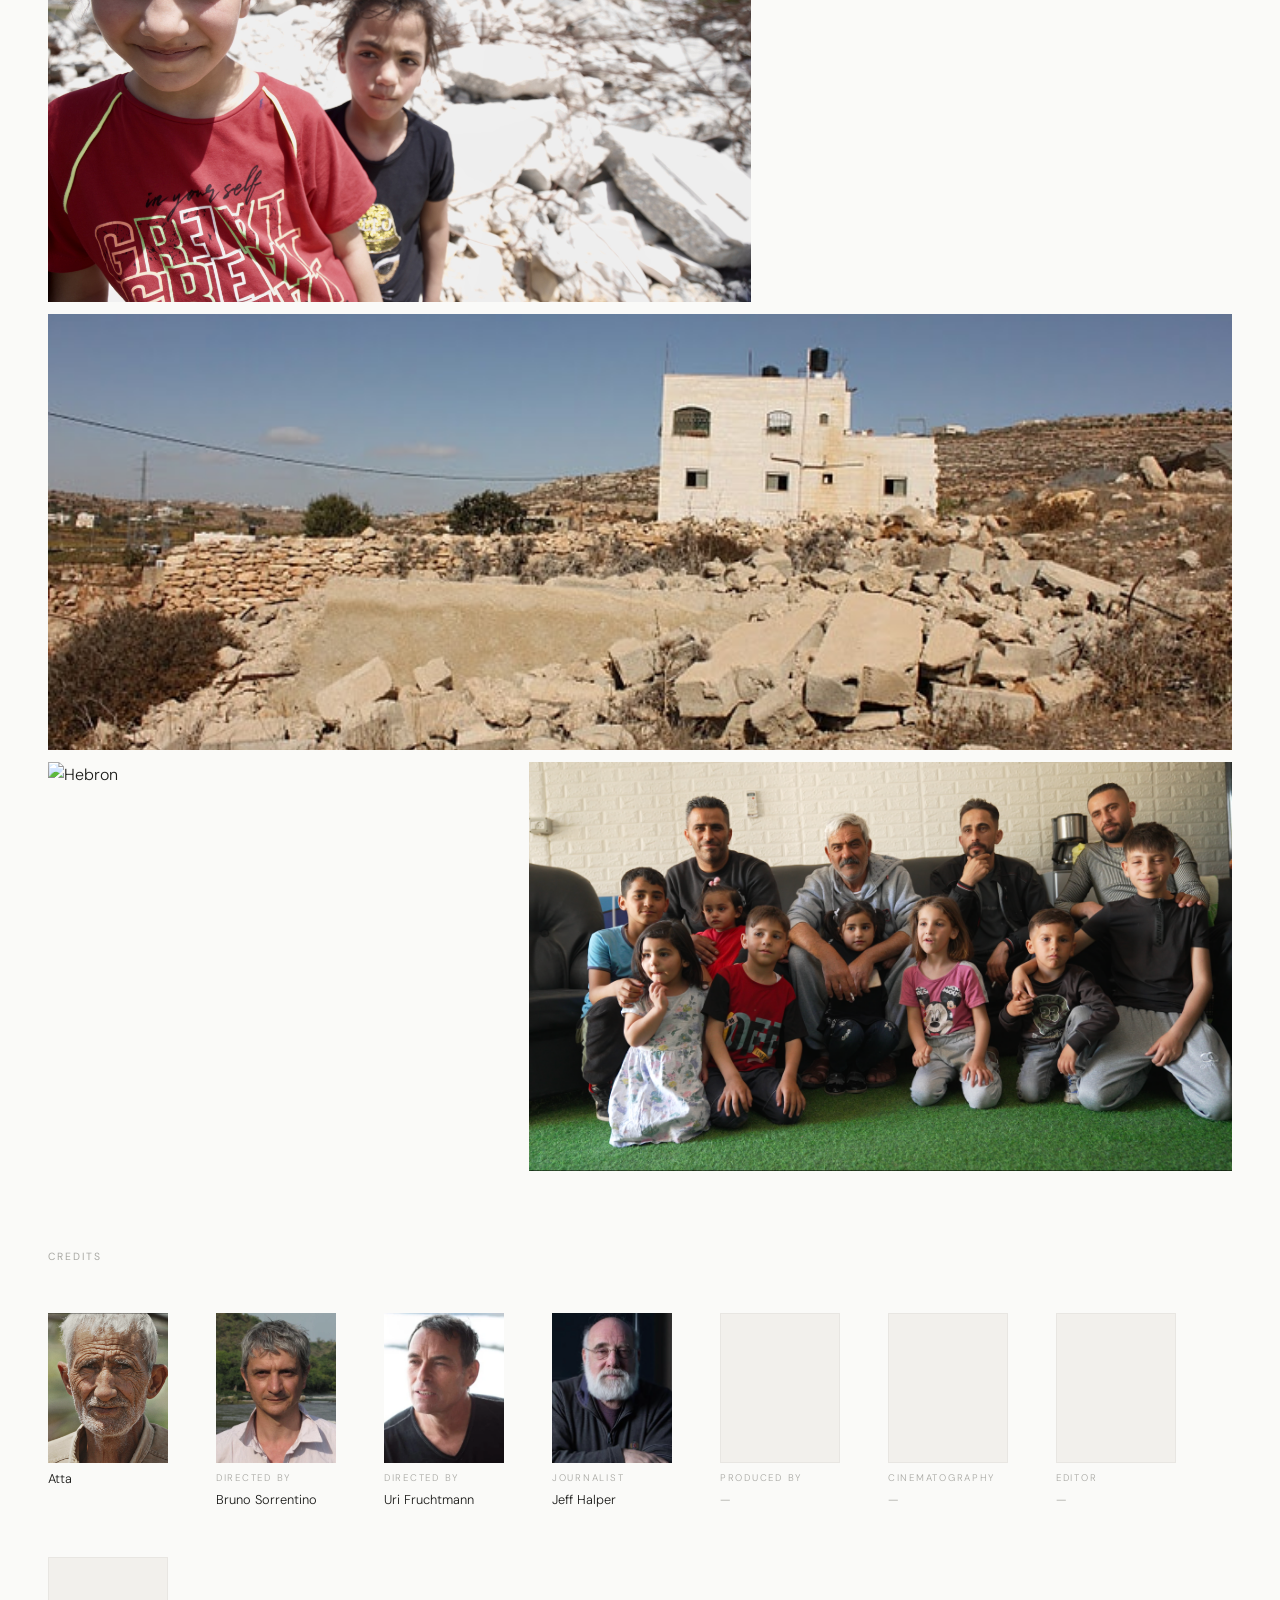
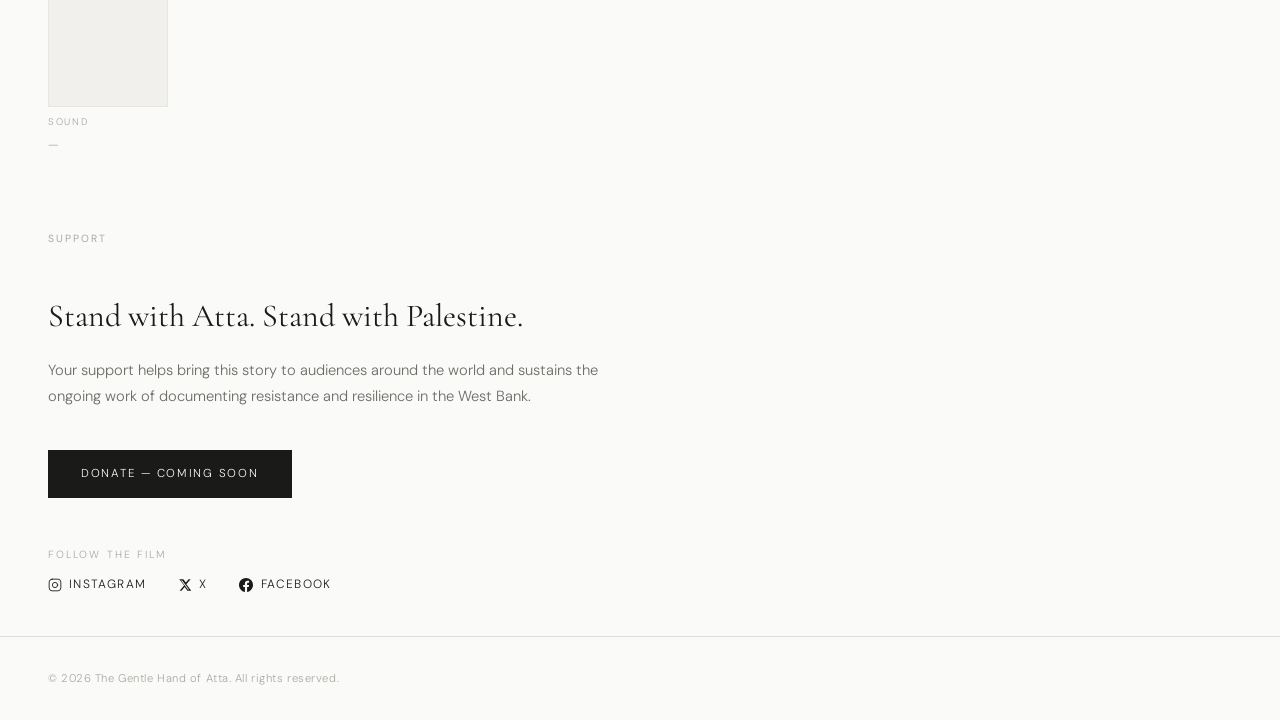
==== commit 3515681a: "Tighten wafa-daughters to 16:7 aspect ratio" ====
--- a/index.html
+++ b/index.html
@@ -101,7 +101,7 @@
 
       <!-- Row 2: full width -->
       <div class="gallery-row row-b">
-        <figure class="gimg" style="height: auto; aspect-ratio: 16/9;">
+        <figure class="gimg" style="height: auto; aspect-ratio: 16/7;">
           <img src="assets/wafa-daughters.jpg" alt="Wafa and her daughters" style="object-position: top;" />
         </figure>
       </div>
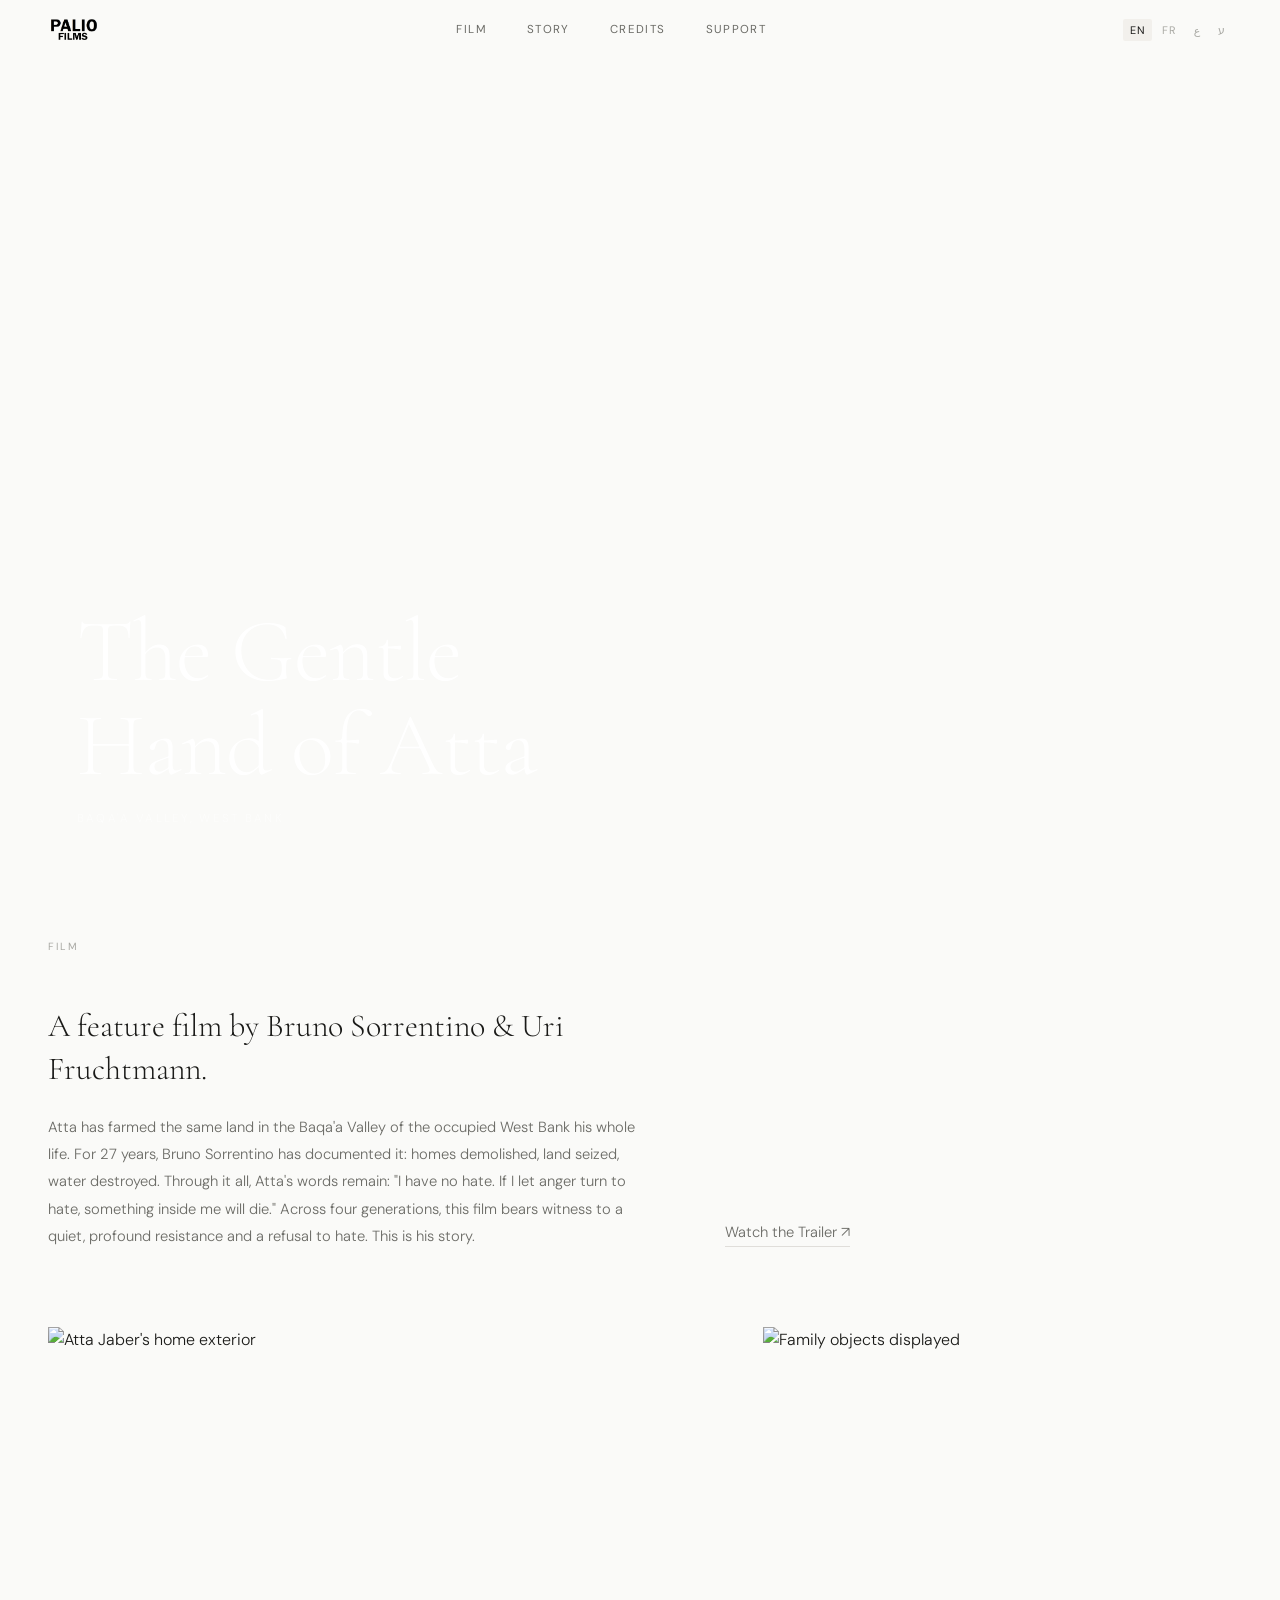
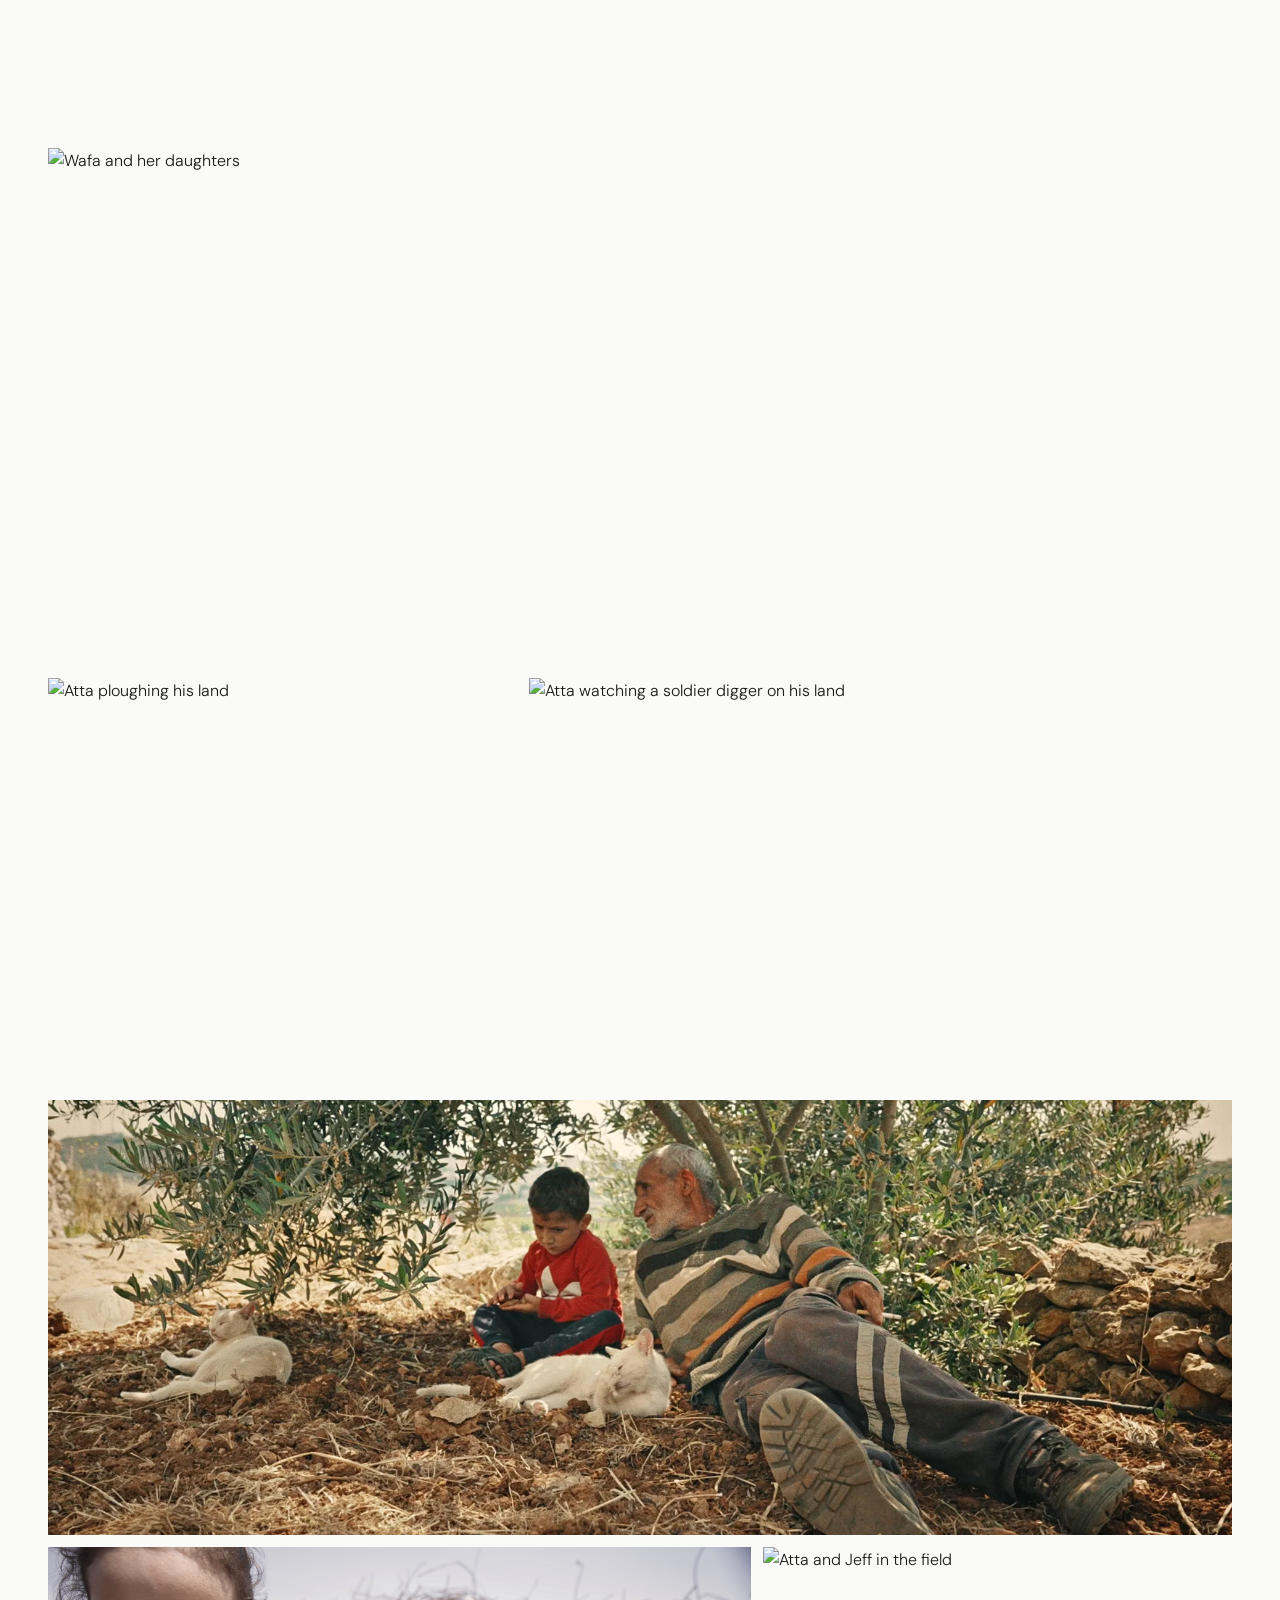
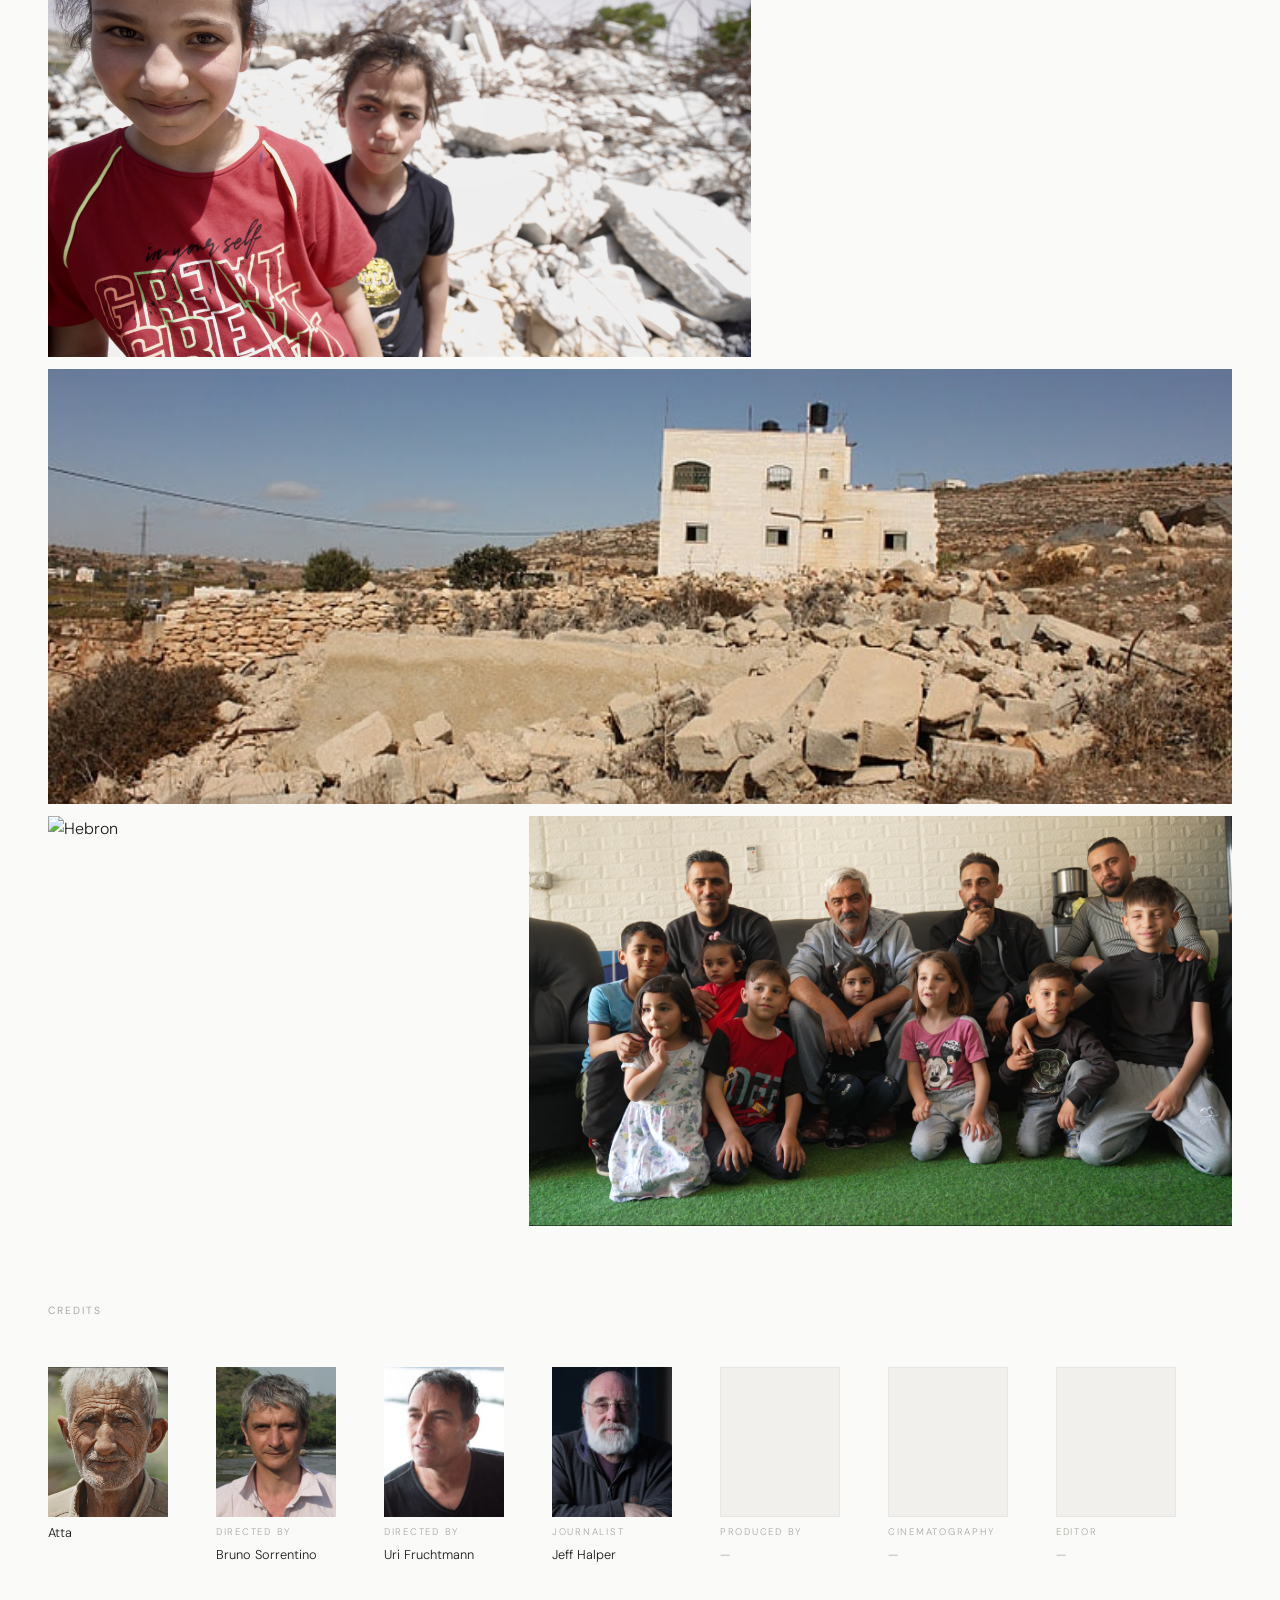
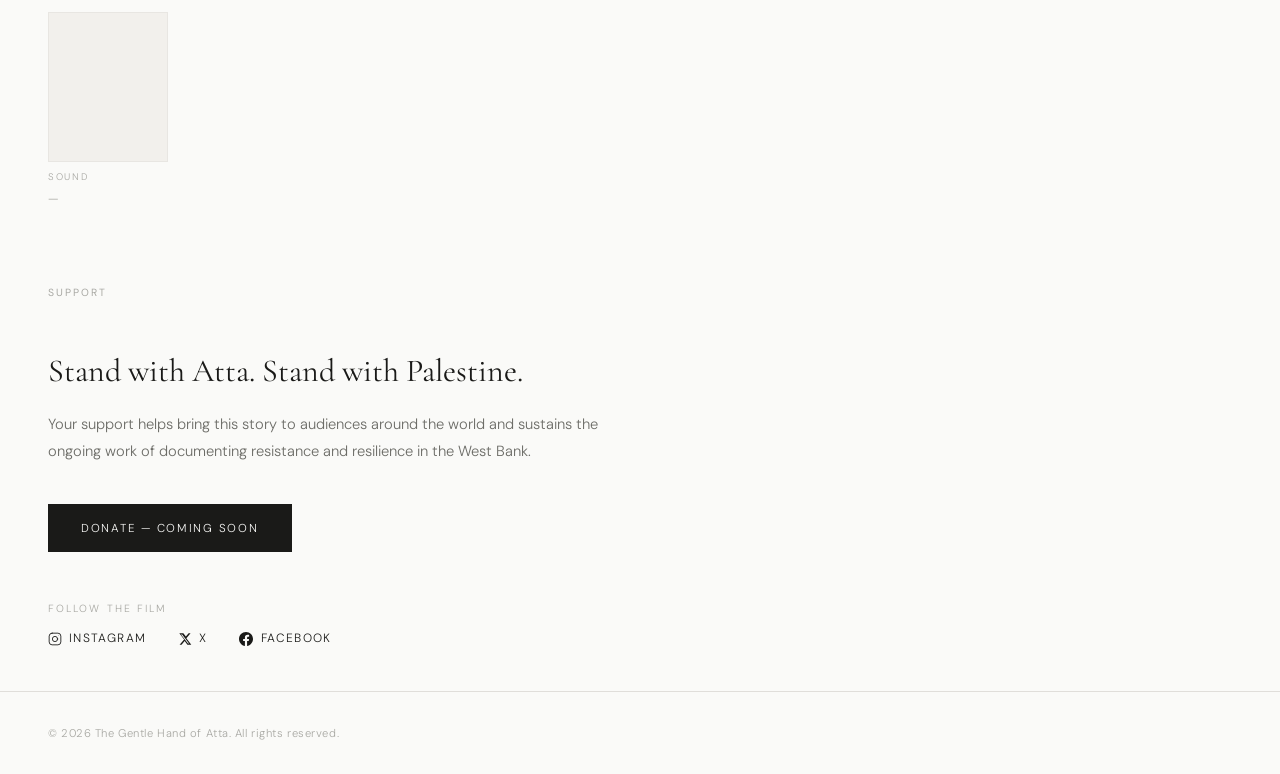
==== commit 605819ff: "Update film description and translations across all four languages" ====
--- a/index.html
+++ b/index.html
@@ -71,7 +71,7 @@
       <div class="film-body">
         <div class="film-text">
           <p class="lead" data-i18n="film_lead">A feature film by Bruno Sorrentino &amp; Uri Fruchtmann.</p>
-          <p data-i18n="film_desc">For 25 years, Atta Jaber has tended his land in the Baqa'a Valley of the occupied West Bank. Settlers advance. Homes are demolished. Ancient terraces are erased. Atta does not raise his hand in violence. This is his story.</p>
+          <p data-i18n="film_desc">Atta has farmed the same land in the Baqa'a Valley of the occupied West Bank his whole life. For 27 years, Bruno Sorrentino has documented it: homes demolished, land seized, water destroyed. Through it all, Atta's words remain: "I have no hate. If I let anger turn to hate, something inside me will die." Across four generations, this film bears witness to a quiet, profound resistance and a refusal to hate. This is his story.</p>
         </div>
         <div class="film-trailer">
           <a
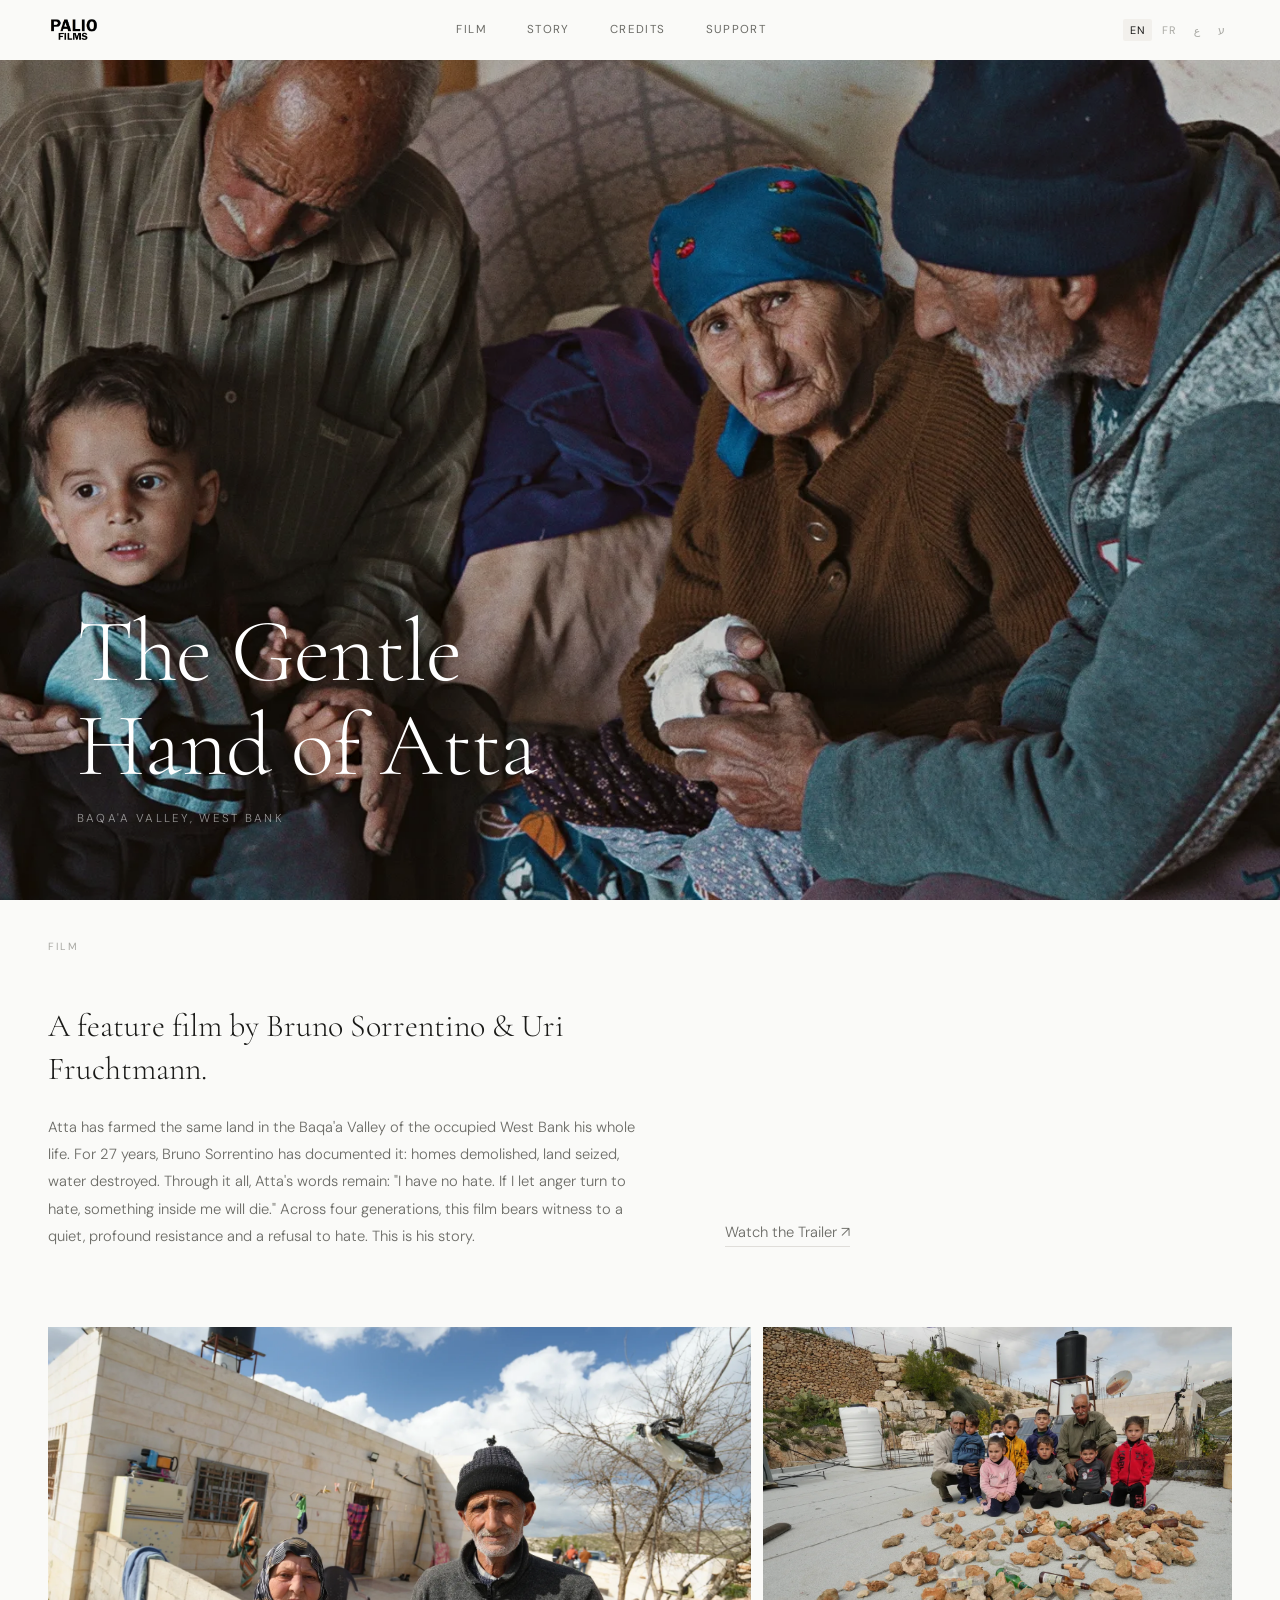
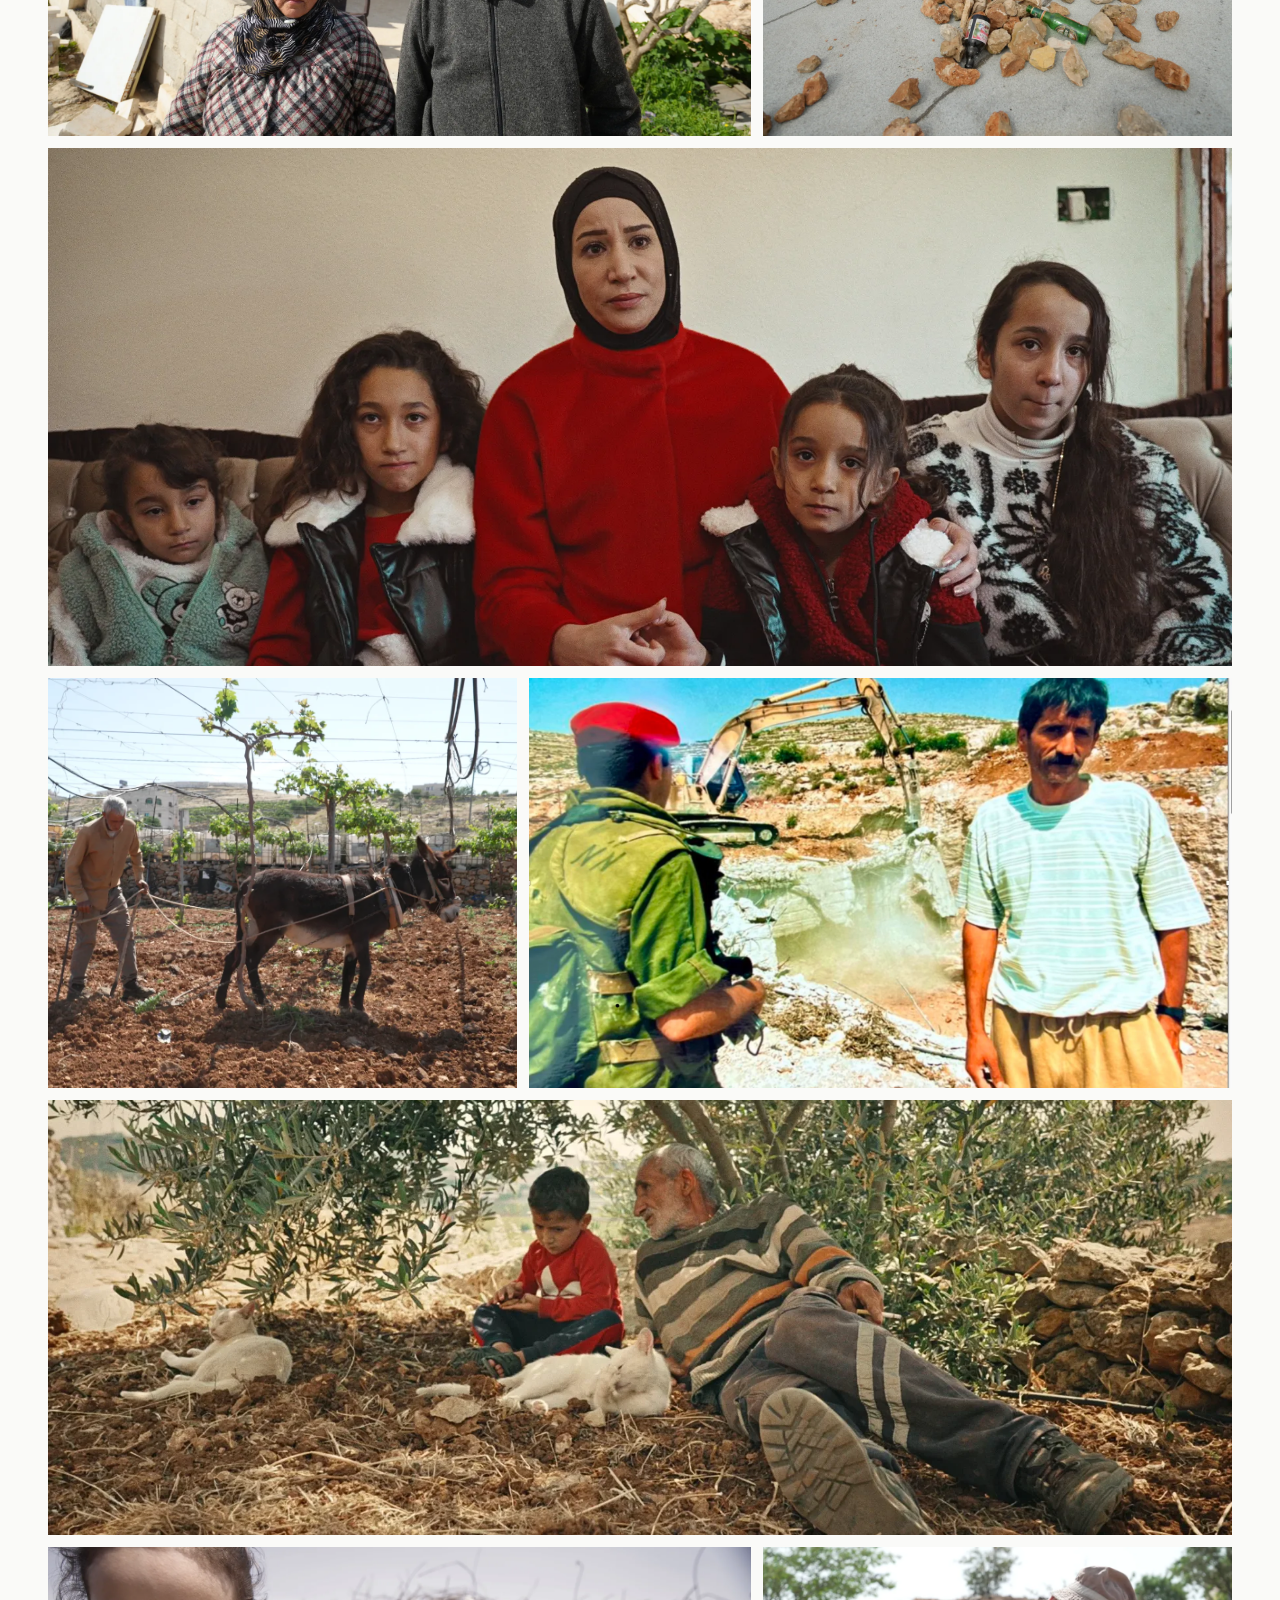
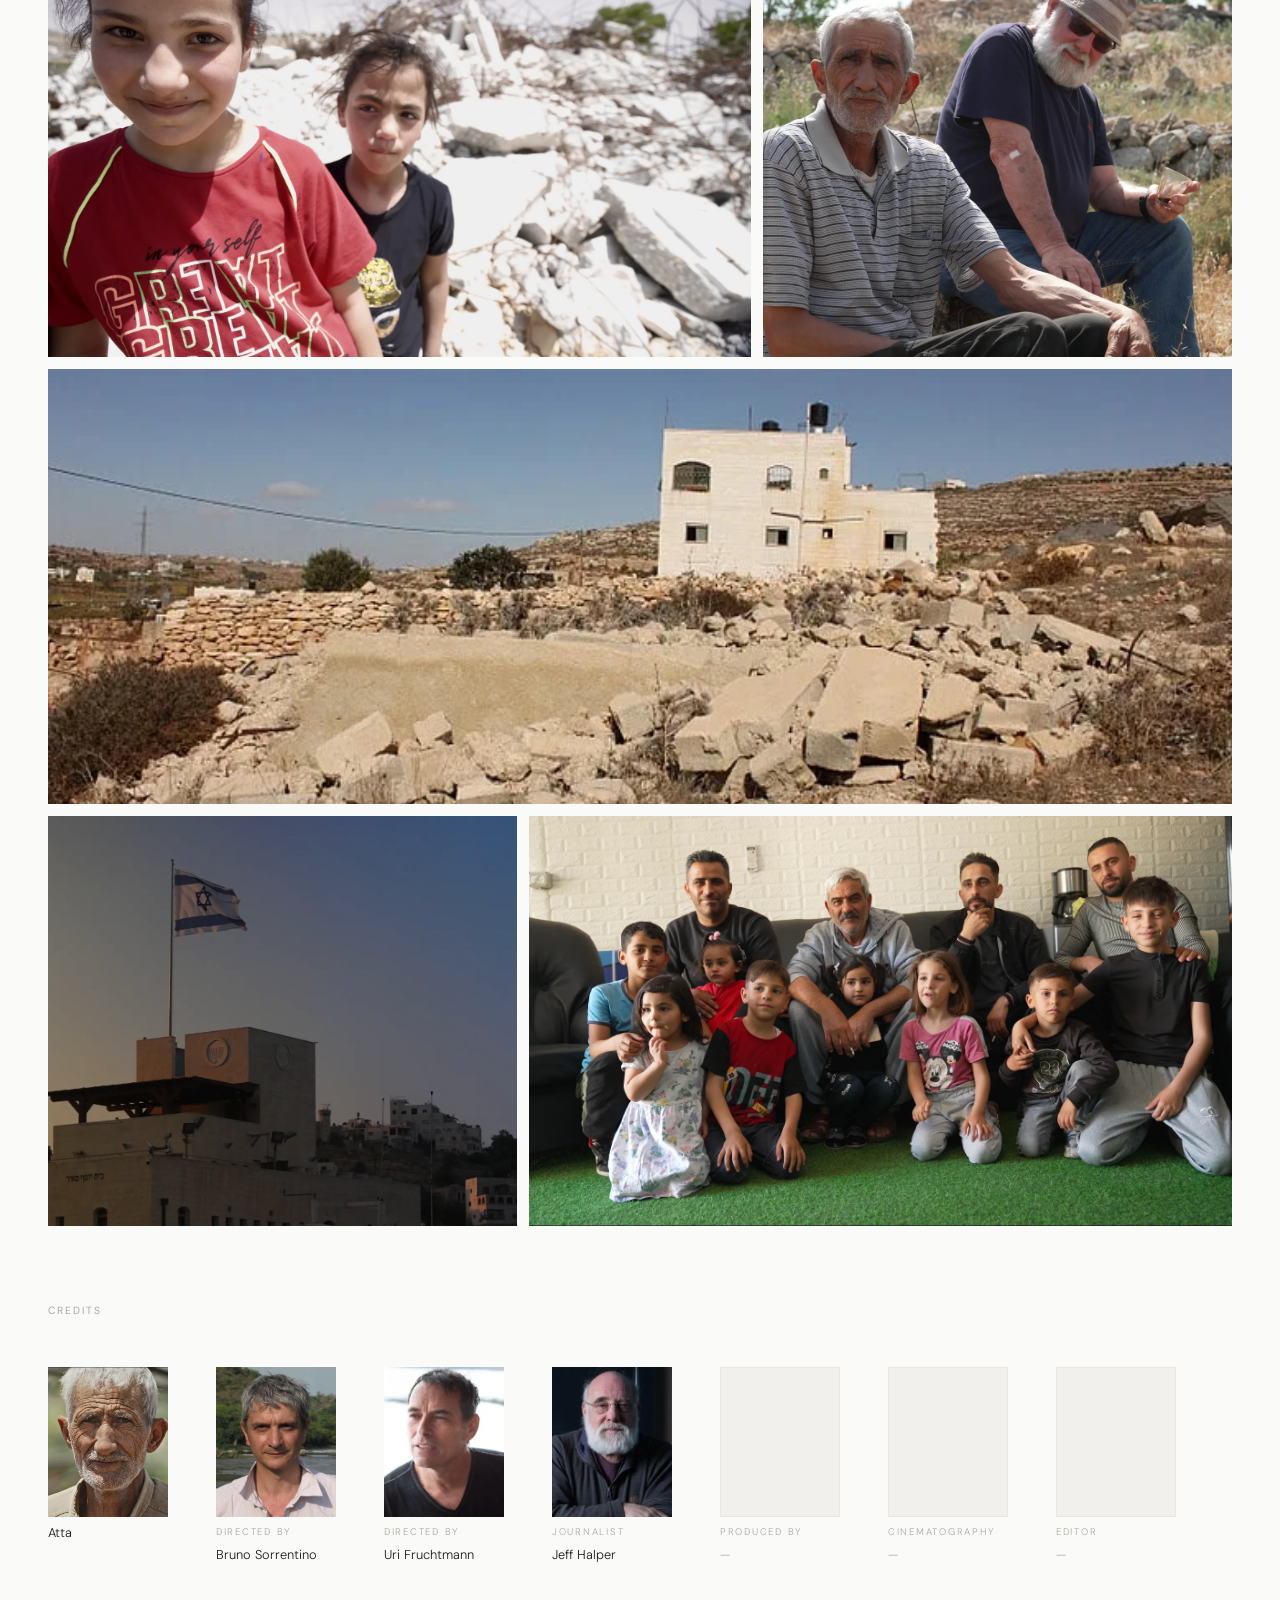
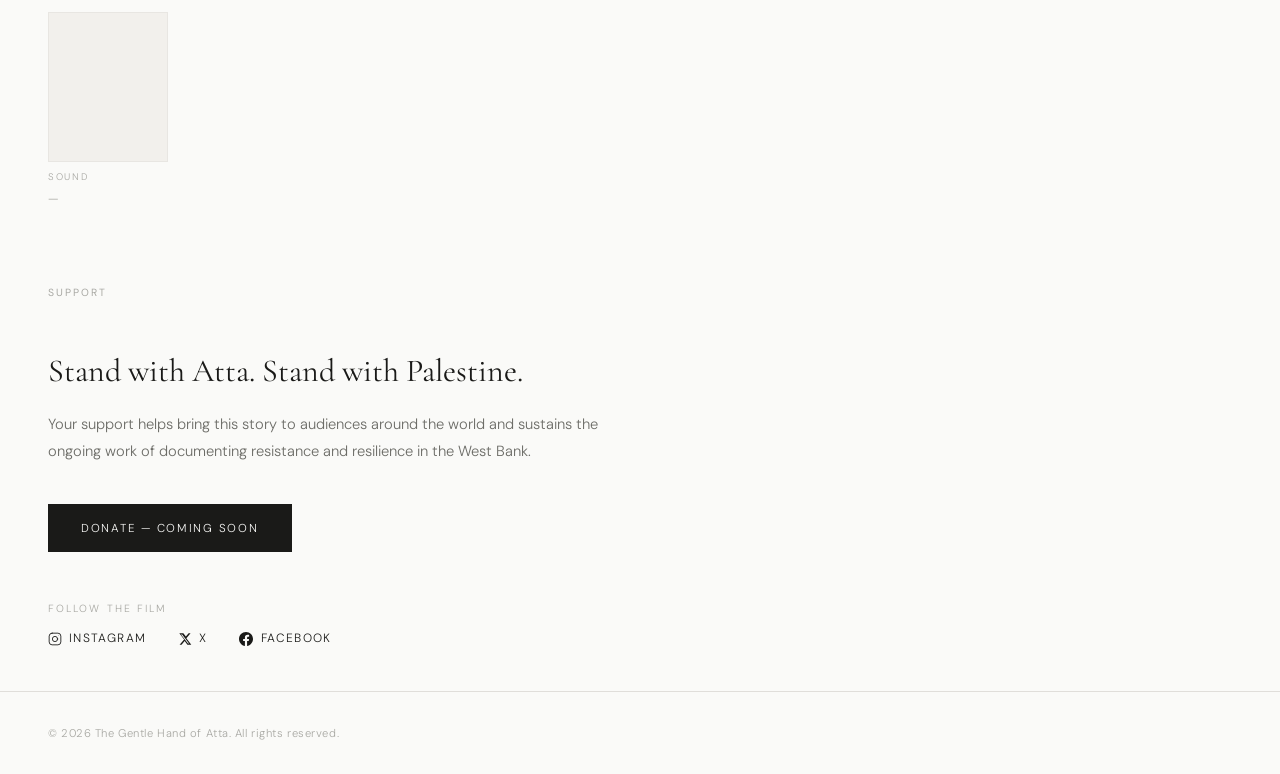
==== commit 117c88f1: "Optimise images: convert to WebP, add lazy loading - Convert all 16 active images to WebP (max 1800p" ====
--- a/index.html
+++ b/index.html
@@ -56,7 +56,10 @@
   <!-- HERO -->
   <section id="hero" class="hero">
     <div class="hero-img-wrap">
-      <img src="assets/atta-family-jawdi-anmeh-grandson-poster.jpg" alt="Atta Jaber with family" />
+      <picture>
+        <source srcset="assets/atta-family-jawdi-anmeh-grandson-poster.webp" type="image/webp" />
+        <img src="assets/atta-family-jawdi-anmeh-grandson-poster.jpg" alt="Atta Jaber with family" loading="eager" />
+      </picture>
     </div>
     <div class="hero-text">
       <h1 data-i18n="title">The Gentle Hand of Atta</h1>
@@ -92,61 +95,94 @@
       <!-- Row 1 -->
       <div class="gallery-row row-a">
         <figure class="gimg">
-          <img src="assets/atta-jabba-home-exterior.jpg" alt="Atta Jaber's home exterior" />
-        </figure>
-        <figure class="gimg">
-          <img src="assets/atta-family-objects-displayed.jpg" alt="Family objects displayed" />
+          <picture>
+            <source srcset="assets/atta-jabba-home-exterior.webp" type="image/webp" />
+            <img src="assets/atta-jabba-home-exterior.jpg" alt="Atta Jaber's home exterior" loading="lazy" />
+          </picture>
+        </figure>
+        <figure class="gimg">
+          <picture>
+            <source srcset="assets/atta-family-objects-displayed.webp" type="image/webp" />
+            <img src="assets/atta-family-objects-displayed.jpg" alt="Family objects displayed" loading="lazy" />
+          </picture>
         </figure>
       </div>
 
       <!-- Row 2: full width -->
       <div class="gallery-row row-b">
         <figure class="gimg" style="height: auto; aspect-ratio: 16/7;">
-          <img src="assets/wafa-daughters.jpg" alt="Wafa and her daughters" style="object-position: top;" />
+          <picture>
+            <source srcset="assets/wafa-daughters.webp" type="image/webp" />
+            <img src="assets/wafa-daughters.jpg" alt="Wafa and her daughters" loading="lazy" style="object-position: top;" />
+          </picture>
         </figure>
       </div>
 
       <!-- Row 3 -->
       <div class="gallery-row row-c">
         <figure class="gimg">
-          <img src="assets/atta-ploughing.png" alt="Atta ploughing his land" />
-        </figure>
-        <figure class="gimg">
-          <img src="assets/atta-soldier-digger.png" alt="Atta watching a soldier digger on his land" />
+          <picture>
+            <source srcset="assets/atta-ploughing.webp" type="image/webp" />
+            <img src="assets/atta-ploughing.png" alt="Atta ploughing his land" loading="lazy" />
+          </picture>
+        </figure>
+        <figure class="gimg">
+          <picture>
+            <source srcset="assets/atta-soldier-digger.webp" type="image/webp" />
+            <img src="assets/atta-soldier-digger.png" alt="Atta watching a soldier digger on his land" loading="lazy" />
+          </picture>
         </figure>
       </div>
 
       <!-- Row 4: full width -->
       <div class="gallery-row row-b">
         <figure class="gimg">
-          <img src="assets/atta-son-olive-tree.jpg" alt="Atta Jaber and his son under an olive tree" />
+          <picture>
+            <source srcset="assets/atta-son-olive-tree.webp" type="image/webp" />
+            <img src="assets/atta-son-olive-tree.jpg" alt="Atta Jaber and his son under an olive tree" loading="lazy" />
+          </picture>
         </figure>
       </div>
 
       <!-- Row 5 -->
       <div class="gallery-row row-a">
         <figure class="gimg">
-          <img src="assets/najwa-jaber-grandchildren-home-site.jpg" alt="Najwa Jaber with grandchildren at the home site" />
-        </figure>
-        <figure class="gimg">
-          <img src="assets/atta-jeff-field.png" alt="Atta and Jeff in the field" />
+          <picture>
+            <source srcset="assets/najwa-jaber-grandchildren-home-site.webp" type="image/webp" />
+            <img src="assets/najwa-jaber-grandchildren-home-site.jpg" alt="Najwa Jaber with grandchildren at the home site" loading="lazy" />
+          </picture>
+        </figure>
+        <figure class="gimg">
+          <picture>
+            <source srcset="assets/atta-jeff-field.webp" type="image/webp" />
+            <img src="assets/atta-jeff-field.png" alt="Atta and Jeff in the field" loading="lazy" />
+          </picture>
         </figure>
       </div>
 
       <!-- Row 6: full width -->
       <div class="gallery-row row-b">
         <figure class="gimg">
-          <img src="assets/demolished-house-baqaa.jpg" alt="A house demolished by the Israeli military in Al-Baqa'a Valley" />
+          <picture>
+            <source srcset="assets/demolished-house-baqaa.webp" type="image/webp" />
+            <img src="assets/demolished-house-baqaa.jpg" alt="A house demolished by the Israeli military in Al-Baqa'a Valley" loading="lazy" />
+          </picture>
         </figure>
       </div>
 
       <!-- Row 7 -->
       <div class="gallery-row row-c">
         <figure class="gimg">
-          <img src="assets/hebron.png" alt="Hebron" style="filter: brightness(1.06);" />
-        </figure>
-        <figure class="gimg">
-          <img src="assets/kayed-family-2.png" alt="The Kayed family" />
+          <picture>
+            <source srcset="assets/hebron.webp" type="image/webp" />
+            <img src="assets/hebron.png" alt="Hebron" loading="lazy" style="filter: brightness(1.06);" />
+          </picture>
+        </figure>
+        <figure class="gimg">
+          <picture>
+            <source srcset="assets/kayed-family-2.webp" type="image/webp" />
+            <img src="assets/kayed-family-2.png" alt="The Kayed family" loading="lazy" />
+          </picture>
         </figure>
       </div>
 
@@ -161,28 +197,40 @@
         <!-- Atta -->
         <div class="credit-person">
           <div class="credit-photo">
-            <img src="assets/credits/Atta.png" alt="Atta" />
+            <picture>
+              <source srcset="assets/credits/Atta.webp" type="image/webp" />
+              <img src="assets/credits/Atta.png" alt="Atta" loading="lazy" />
+            </picture>
           </div>
           <span class="credit-name">Atta</span>
         </div>
         <!-- Directors have photos -->
         <div class="credit-person">
           <div class="credit-photo">
-            <img src="assets/credits/bruno-sorrentino.jpg" alt="Bruno Sorrentino" />
+            <picture>
+              <source srcset="assets/credits/bruno-sorrentino.webp" type="image/webp" />
+              <img src="assets/credits/bruno-sorrentino.jpg" alt="Bruno Sorrentino" loading="lazy" />
+            </picture>
           </div>
           <span class="credit-role" data-i18n="credit_directed">Directed by</span>
           <span class="credit-name">Bruno Sorrentino</span>
         </div>
         <div class="credit-person">
           <div class="credit-photo">
-            <img src="assets/credits/uri-fruchtmann.jpg" alt="Uri Fruchtmann" />
+            <picture>
+              <source srcset="assets/credits/uri-fruchtmann.webp" type="image/webp" />
+              <img src="assets/credits/uri-fruchtmann.jpg" alt="Uri Fruchtmann" loading="lazy" />
+            </picture>
           </div>
           <span class="credit-role" data-i18n="credit_directed">Directed by</span>
           <span class="credit-name">Uri Fruchtmann</span>
         </div>
         <div class="credit-person">
           <div class="credit-photo">
-            <img src="assets/credits/jeff-halper.jpg" alt="Jeff Halper" />
+            <picture>
+              <source srcset="assets/credits/jeff-halper.webp" type="image/webp" />
+              <img src="assets/credits/jeff-halper.jpg" alt="Jeff Halper" loading="lazy" />
+            </picture>
           </div>
           <span class="credit-role" data-i18n="credit_journalist">Journalist</span>
           <span class="credit-name">Jeff Halper</span>
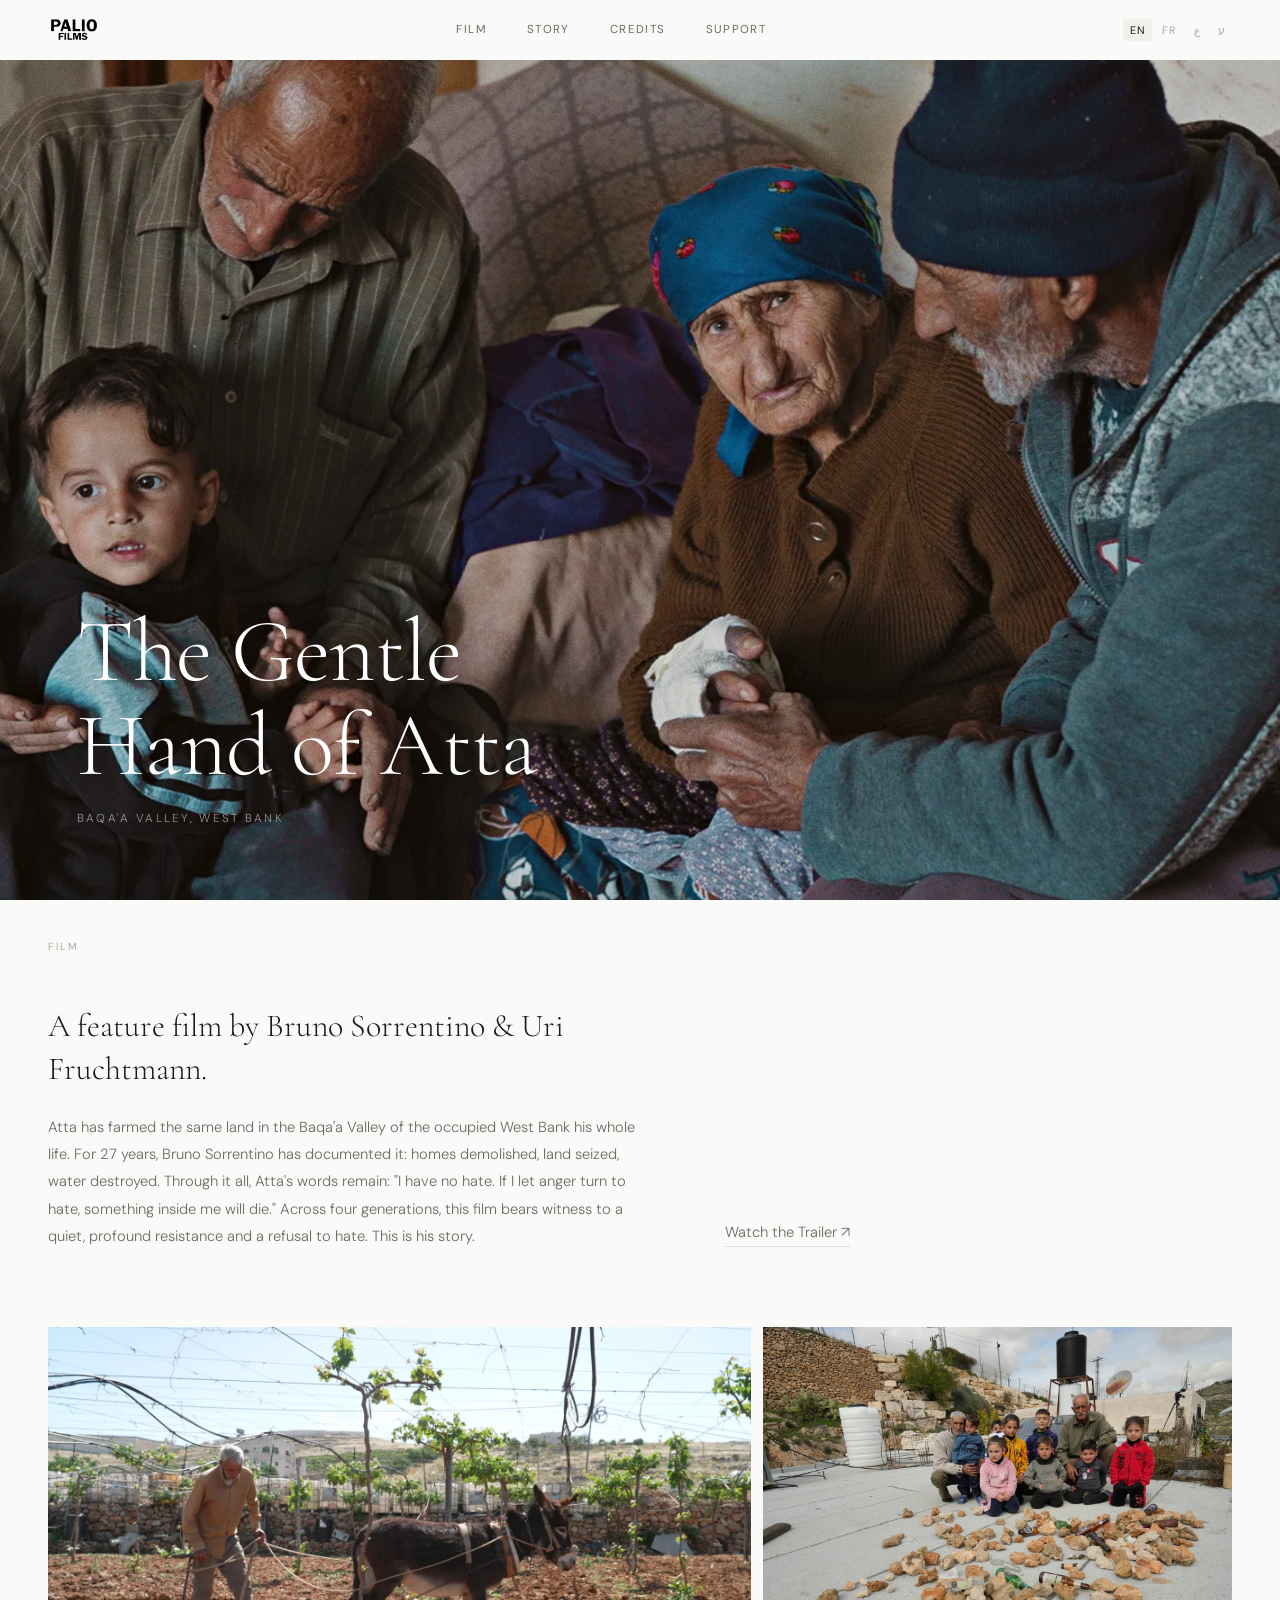
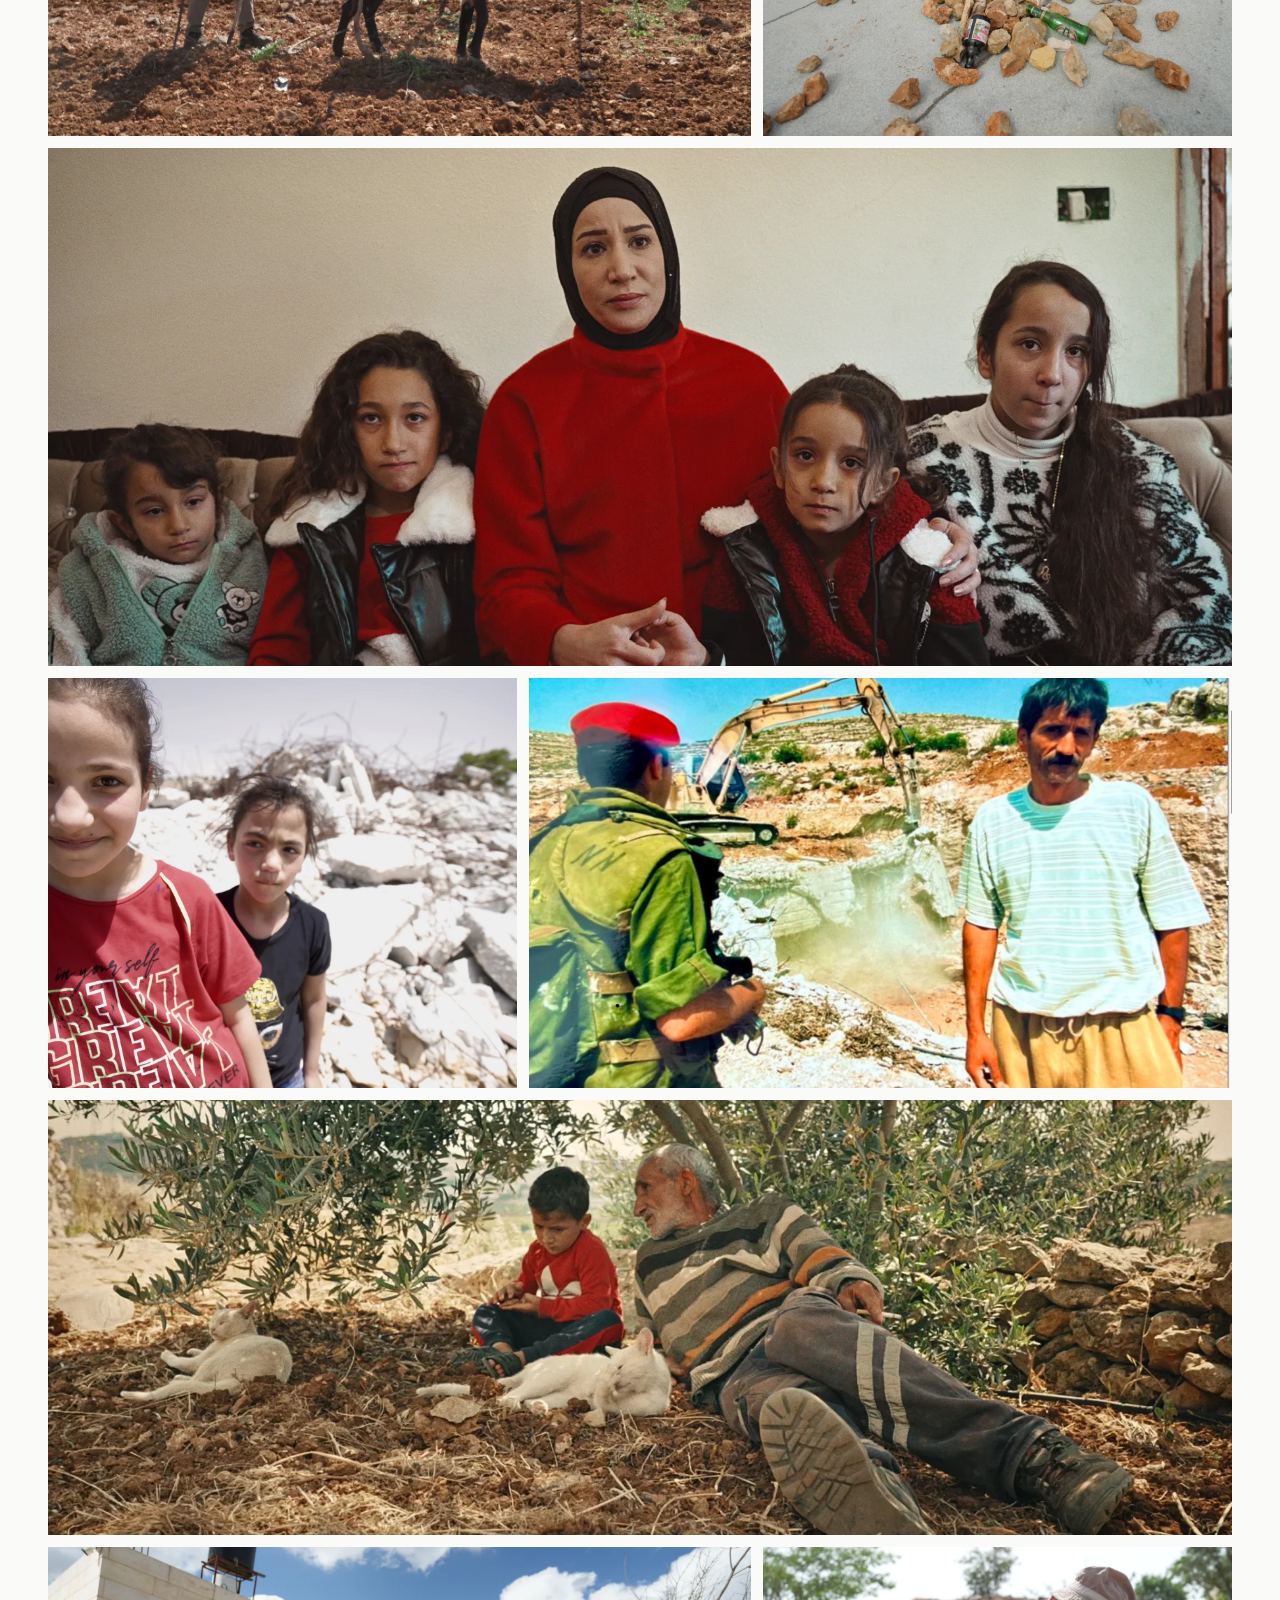
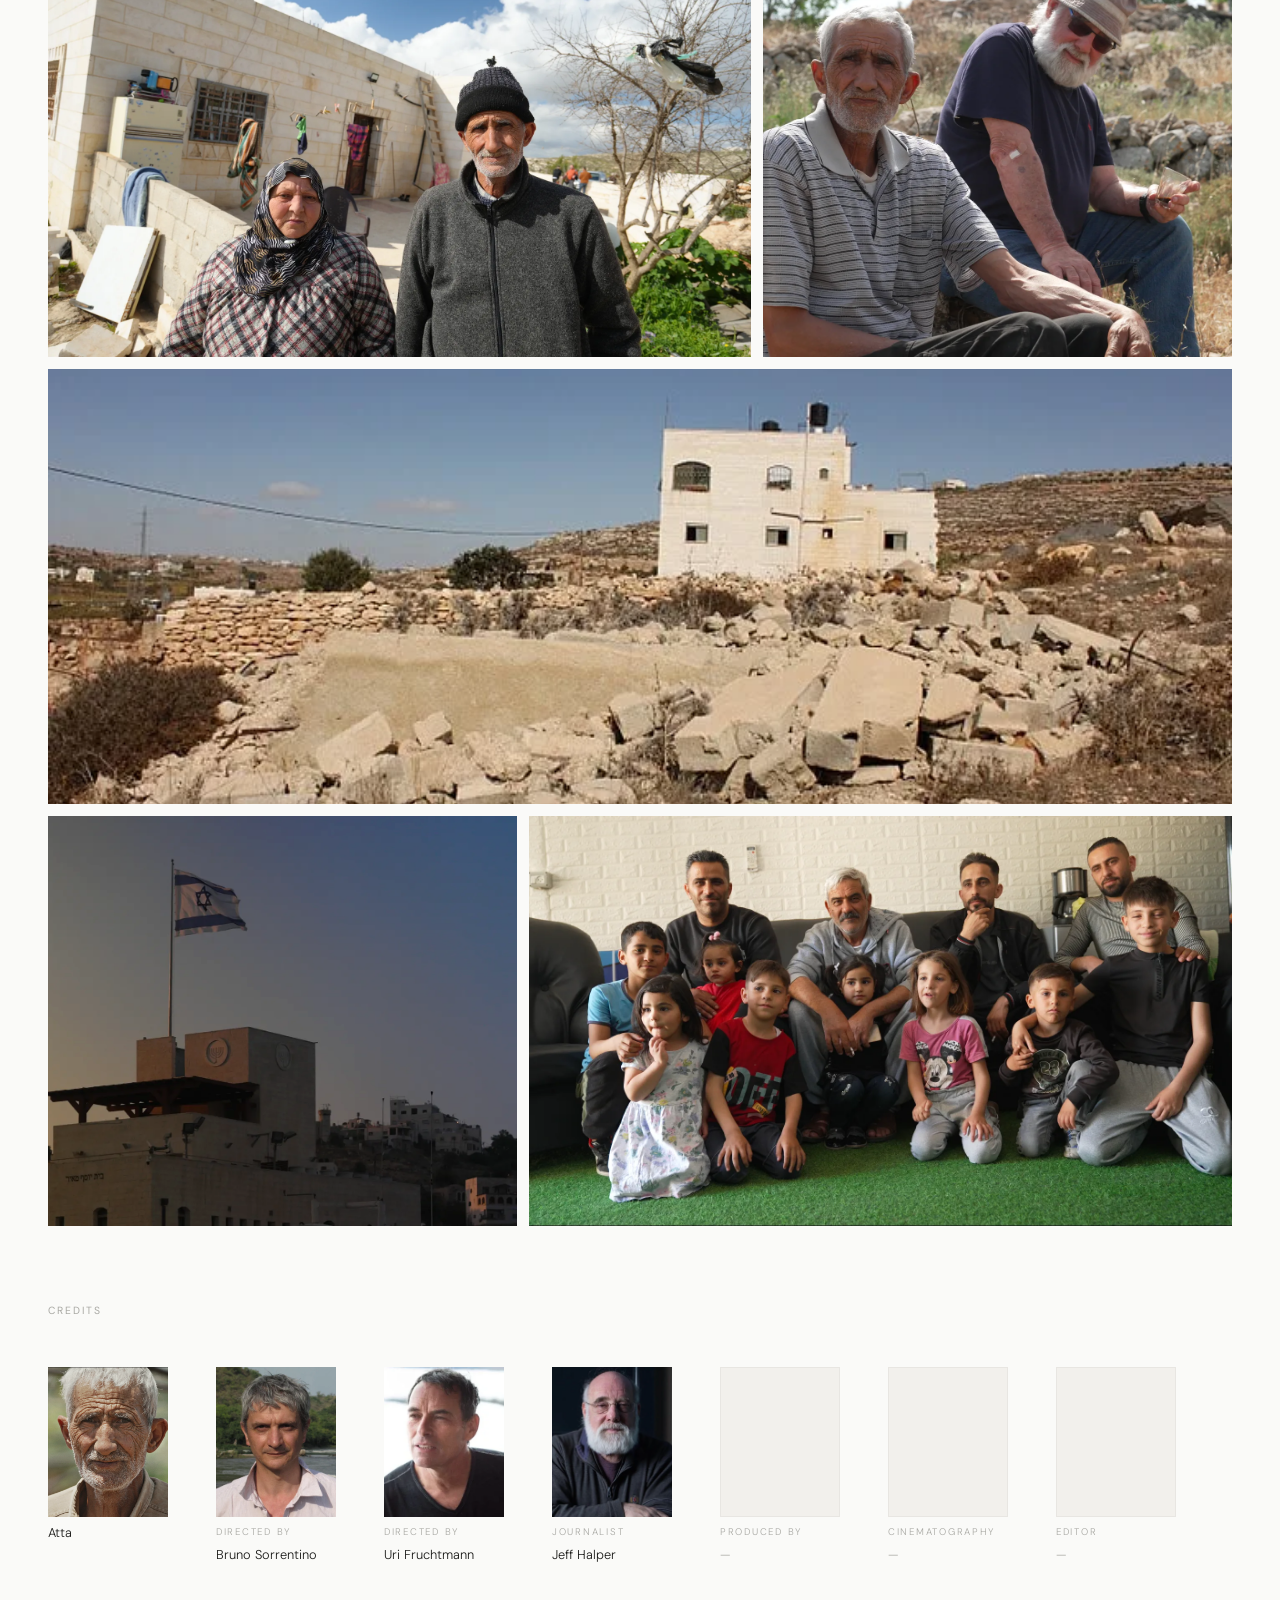
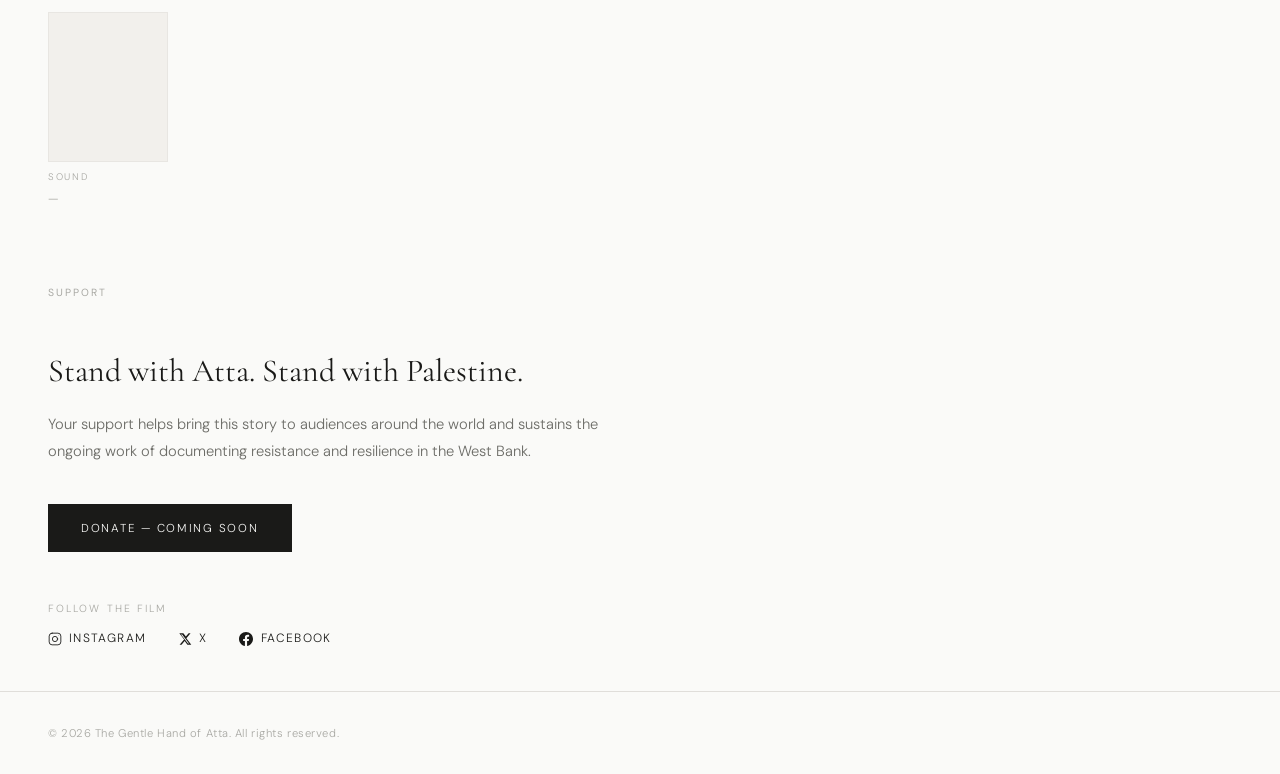
==== commit 6011317e: "Reorder story gallery images" ====
--- a/index.html
+++ b/index.html
@@ -96,8 +96,8 @@
       <div class="gallery-row row-a">
         <figure class="gimg">
           <picture>
-            <source srcset="assets/atta-jabba-home-exterior.webp" type="image/webp" />
-            <img src="assets/atta-jabba-home-exterior.jpg" alt="Atta Jaber's home exterior" loading="lazy" />
+            <source srcset="assets/atta-ploughing.webp" type="image/webp" />
+            <img src="assets/atta-ploughing.png" alt="Atta ploughing his land" loading="lazy" />
           </picture>
         </figure>
         <figure class="gimg">
@@ -122,8 +122,8 @@
       <div class="gallery-row row-c">
         <figure class="gimg">
           <picture>
-            <source srcset="assets/atta-ploughing.webp" type="image/webp" />
-            <img src="assets/atta-ploughing.png" alt="Atta ploughing his land" loading="lazy" />
+            <source srcset="assets/najwa-jaber-grandchildren-home-site.webp" type="image/webp" />
+            <img src="assets/najwa-jaber-grandchildren-home-site.jpg" alt="Najwa Jaber with grandchildren at the home site" loading="lazy" />
           </picture>
         </figure>
         <figure class="gimg">
@@ -148,8 +148,8 @@
       <div class="gallery-row row-a">
         <figure class="gimg">
           <picture>
-            <source srcset="assets/najwa-jaber-grandchildren-home-site.webp" type="image/webp" />
-            <img src="assets/najwa-jaber-grandchildren-home-site.jpg" alt="Najwa Jaber with grandchildren at the home site" loading="lazy" />
+            <source srcset="assets/atta-jabba-home-exterior.webp" type="image/webp" />
+            <img src="assets/atta-jabba-home-exterior.jpg" alt="Atta Jaber's home exterior" loading="lazy" />
           </picture>
         </figure>
         <figure class="gimg">
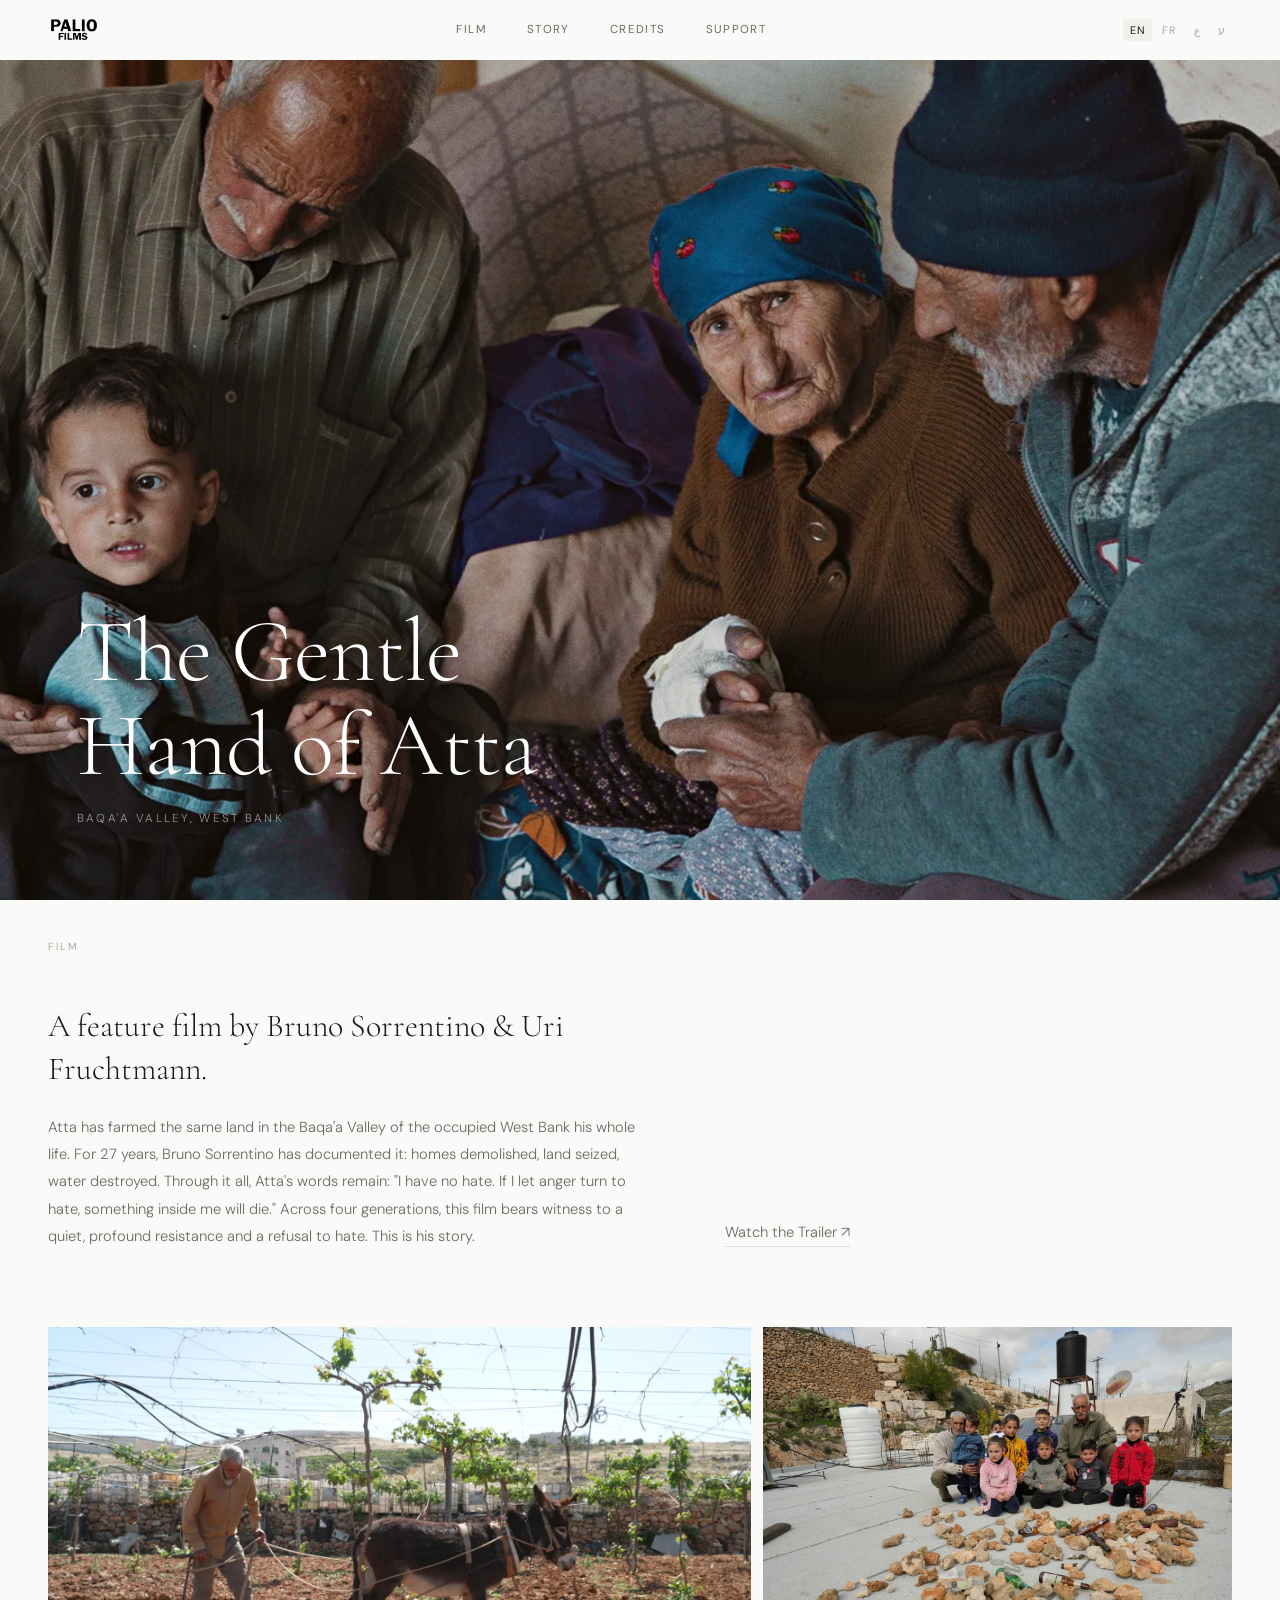
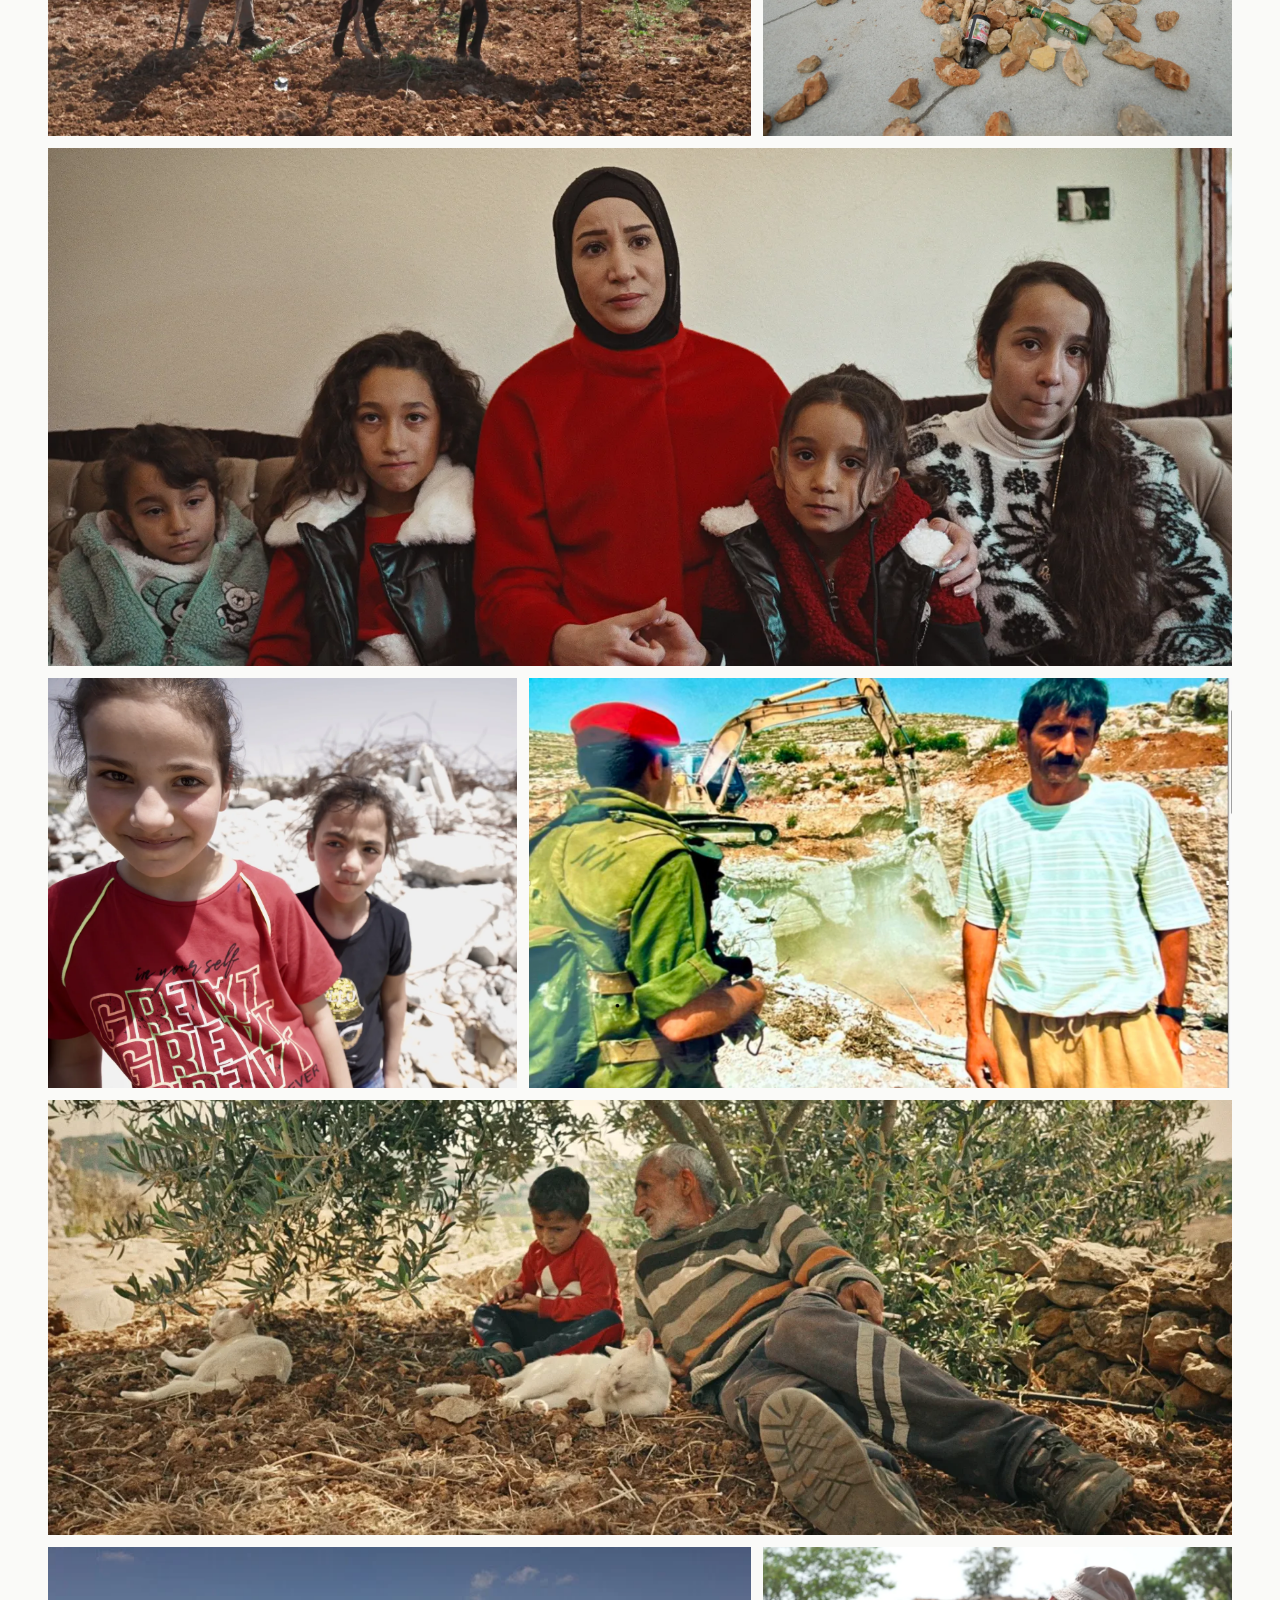
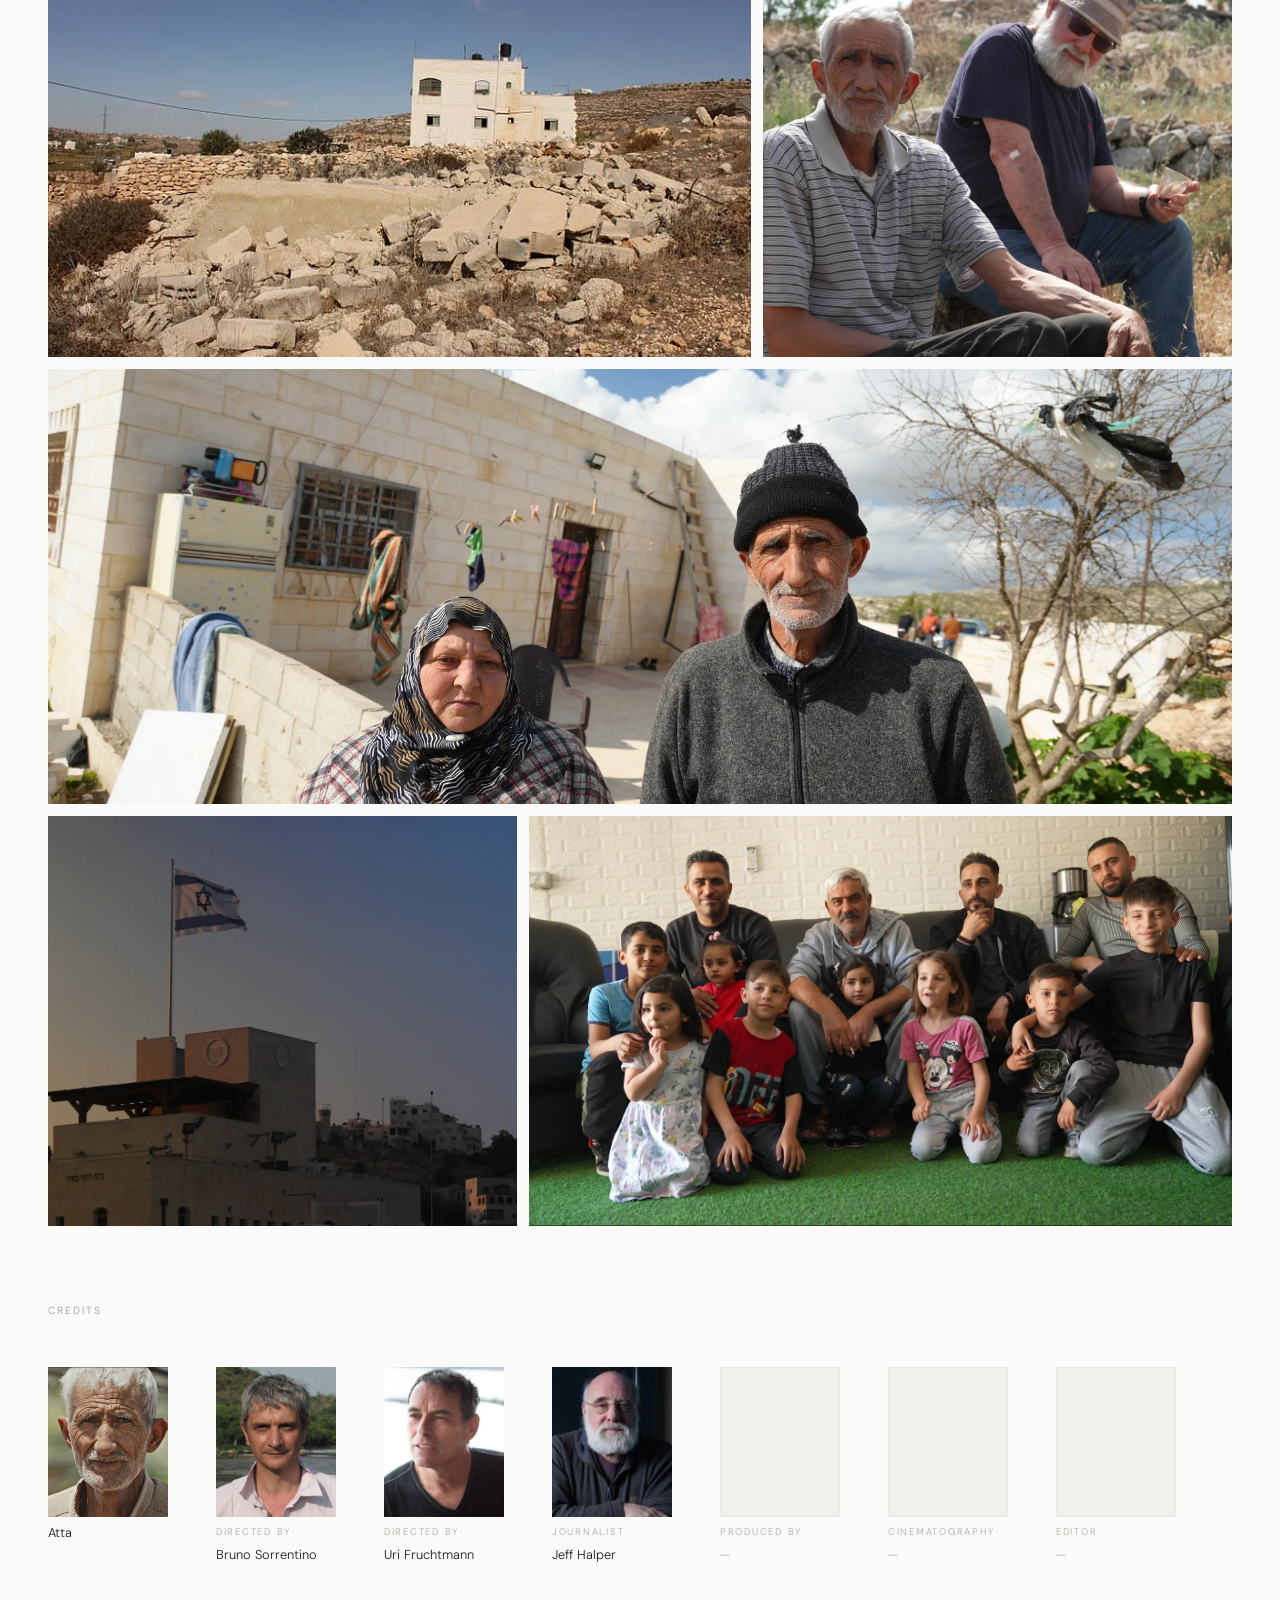
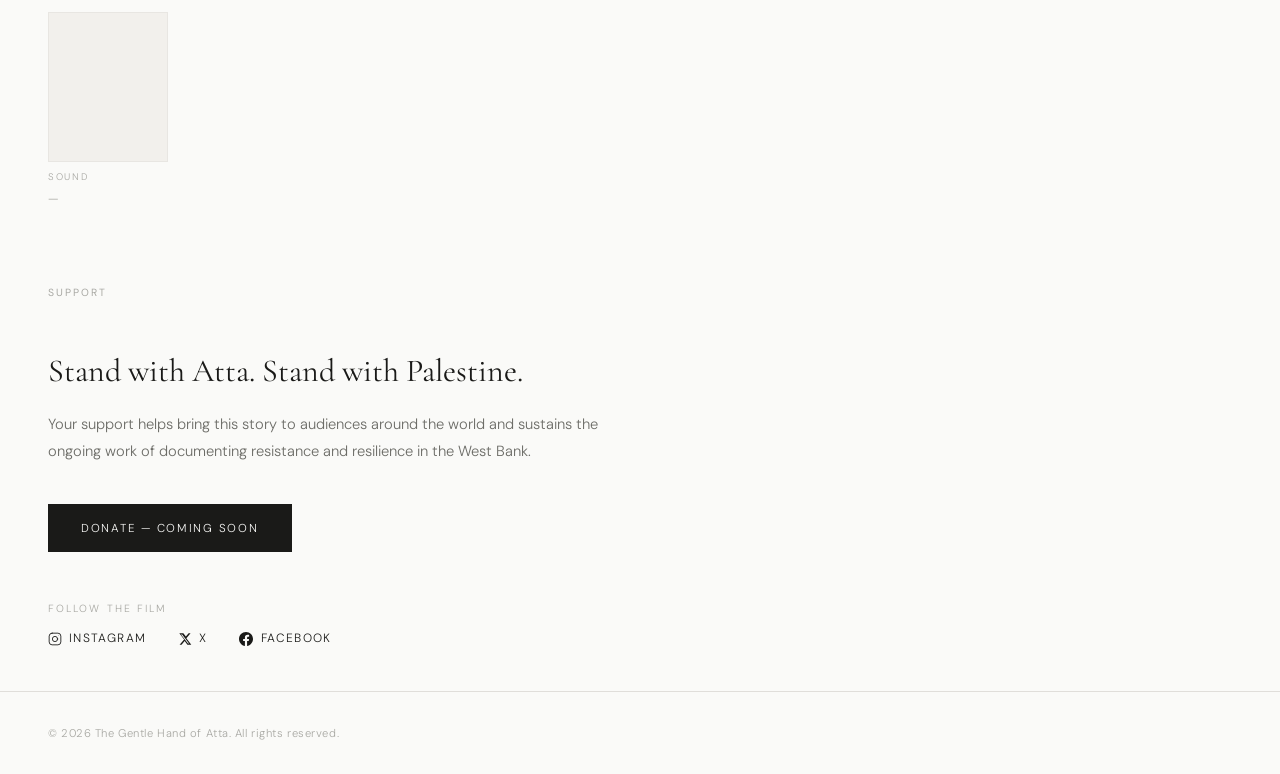
==== commit dc266264: "Reorder gallery: swap atta-jabba/demolished-house, fix najwa crop" ====
--- a/index.html
+++ b/index.html
@@ -123,7 +123,7 @@
         <figure class="gimg">
           <picture>
             <source srcset="assets/najwa-jaber-grandchildren-home-site.webp" type="image/webp" />
-            <img src="assets/najwa-jaber-grandchildren-home-site.jpg" alt="Najwa Jaber with grandchildren at the home site" loading="lazy" />
+            <img src="assets/najwa-jaber-grandchildren-home-site.jpg" alt="Najwa Jaber with grandchildren at the home site" loading="lazy" style="object-position: left;" />
           </picture>
         </figure>
         <figure class="gimg">
@@ -148,24 +148,24 @@
       <div class="gallery-row row-a">
         <figure class="gimg">
           <picture>
+            <source srcset="assets/demolished-house-baqaa.webp" type="image/webp" />
+            <img src="assets/demolished-house-baqaa.jpg" alt="A house demolished by the Israeli military in Al-Baqa'a Valley" loading="lazy" />
+          </picture>
+        </figure>
+        <figure class="gimg">
+          <picture>
+            <source srcset="assets/atta-jeff-field.webp" type="image/webp" />
+            <img src="assets/atta-jeff-field.png" alt="Atta and Jeff in the field" loading="lazy" />
+          </picture>
+        </figure>
+      </div>
+
+      <!-- Row 6: full width -->
+      <div class="gallery-row row-b">
+        <figure class="gimg">
+          <picture>
             <source srcset="assets/atta-jabba-home-exterior.webp" type="image/webp" />
             <img src="assets/atta-jabba-home-exterior.jpg" alt="Atta Jaber's home exterior" loading="lazy" />
-          </picture>
-        </figure>
-        <figure class="gimg">
-          <picture>
-            <source srcset="assets/atta-jeff-field.webp" type="image/webp" />
-            <img src="assets/atta-jeff-field.png" alt="Atta and Jeff in the field" loading="lazy" />
-          </picture>
-        </figure>
-      </div>
-
-      <!-- Row 6: full width -->
-      <div class="gallery-row row-b">
-        <figure class="gimg">
-          <picture>
-            <source srcset="assets/demolished-house-baqaa.webp" type="image/webp" />
-            <img src="assets/demolished-house-baqaa.jpg" alt="A house demolished by the Israeli military in Al-Baqa'a Valley" loading="lazy" />
           </picture>
         </figure>
       </div>
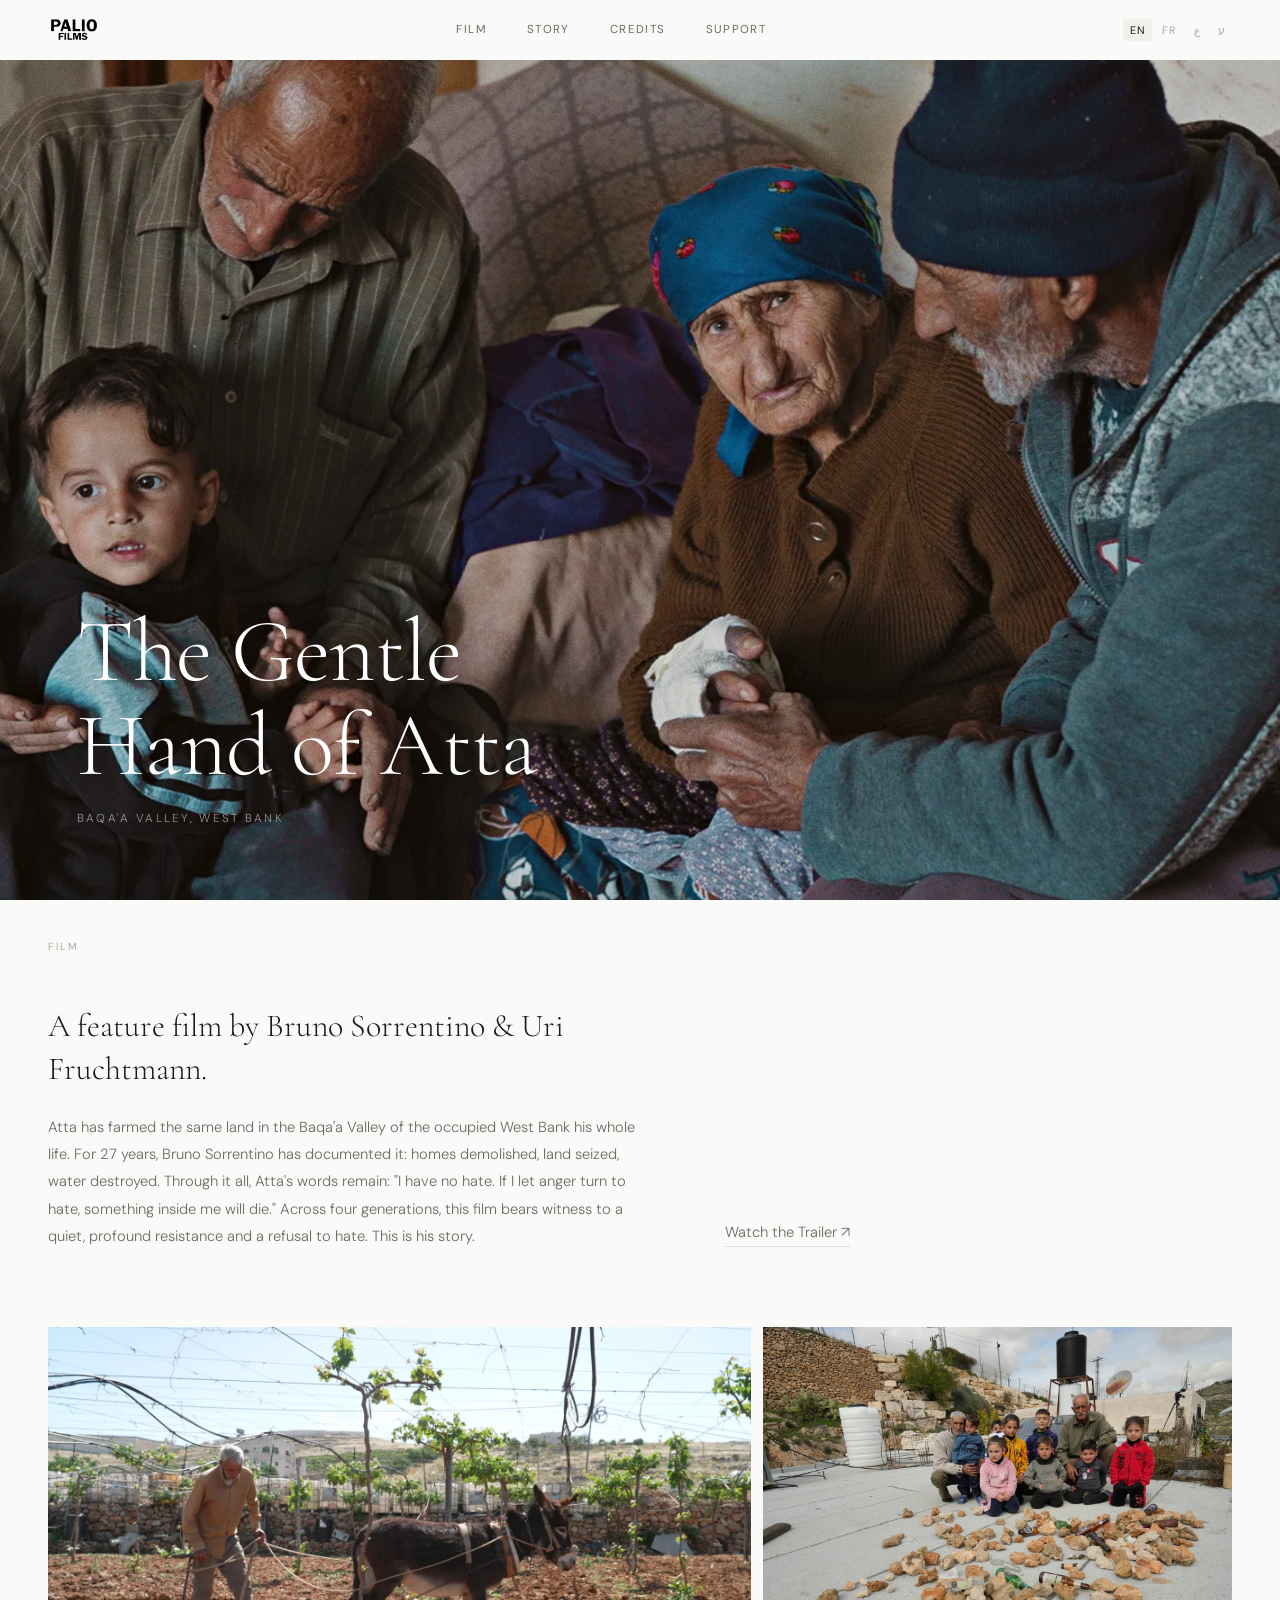
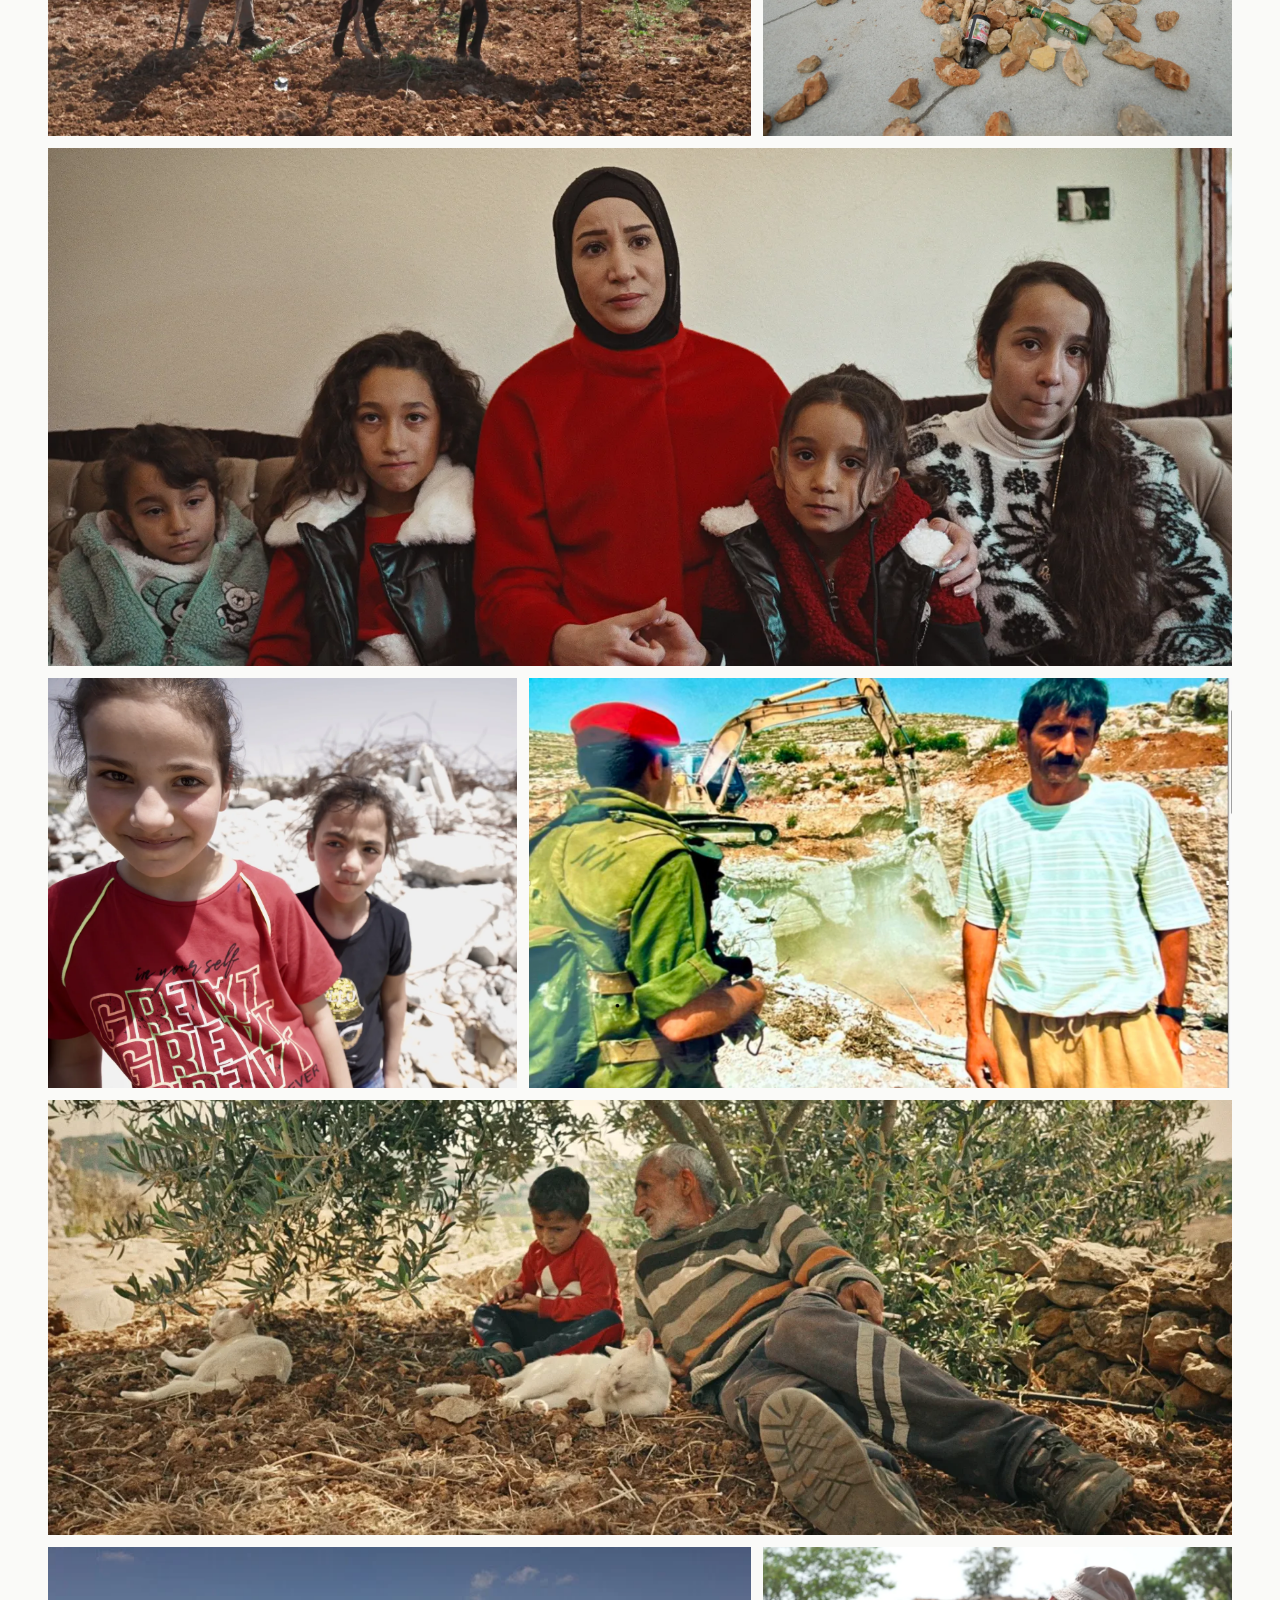
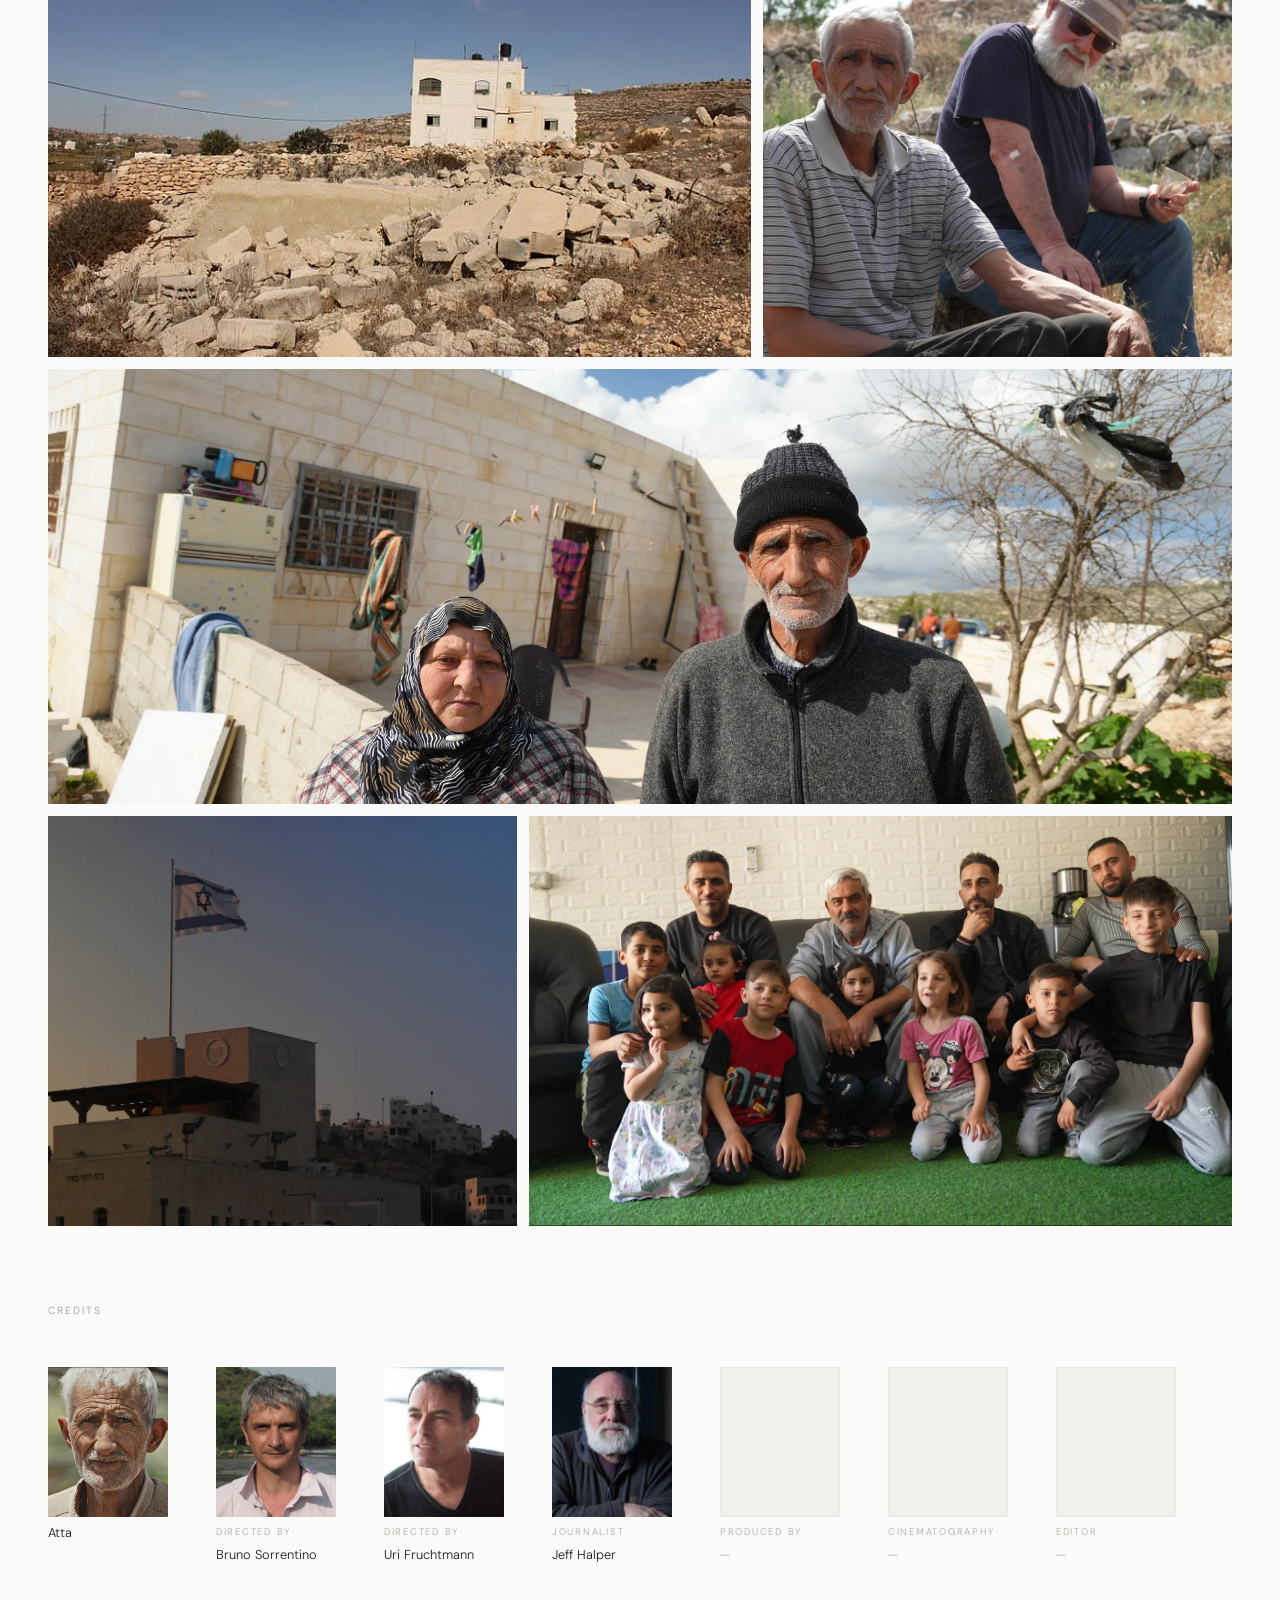
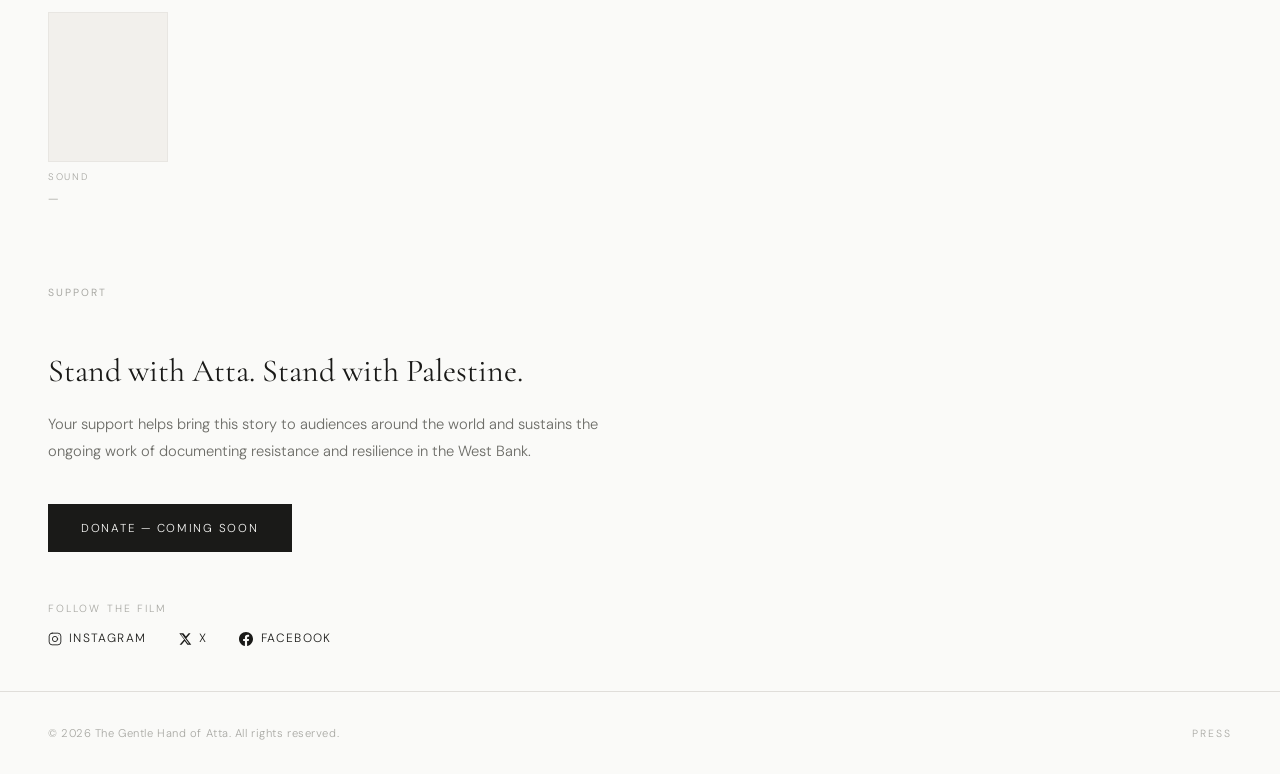
==== commit 287b8cd7: "Add gated press kit page New press.html: electronic press kit for the documentary — synopsis, direct" ====
--- a/index.html
+++ b/index.html
@@ -292,6 +292,7 @@
   <!-- FOOTER -->
   <footer class="footer">
     <p data-i18n="footer">&copy; 2026 The Gentle Hand of Atta. All rights reserved.</p>
+    <a href="press.html" class="footer-press" data-i18n="footer_press">Press</a>
   </footer>
 
   <script src="main.js"></script>
--- a/style.css
+++ b/style.css
@@ -534,7 +534,21 @@
   font-size: 0.7rem;
   color: var(--ink-muted);
   letter-spacing: 0.05em;
-}
+  display: flex;
+  justify-content: space-between;
+  align-items: baseline;
+  gap: 1rem;
+}
+
+.footer-press {
+  font-size: 0.65rem;
+  letter-spacing: 0.2em;
+  text-transform: uppercase;
+  color: var(--ink-muted);
+  transition: color 0.2s;
+}
+
+.footer-press:hover { color: var(--ink); }
 
 /* ─── Fade-in animations ────────────────────────────────────────────────────── */
 .fade-in {
